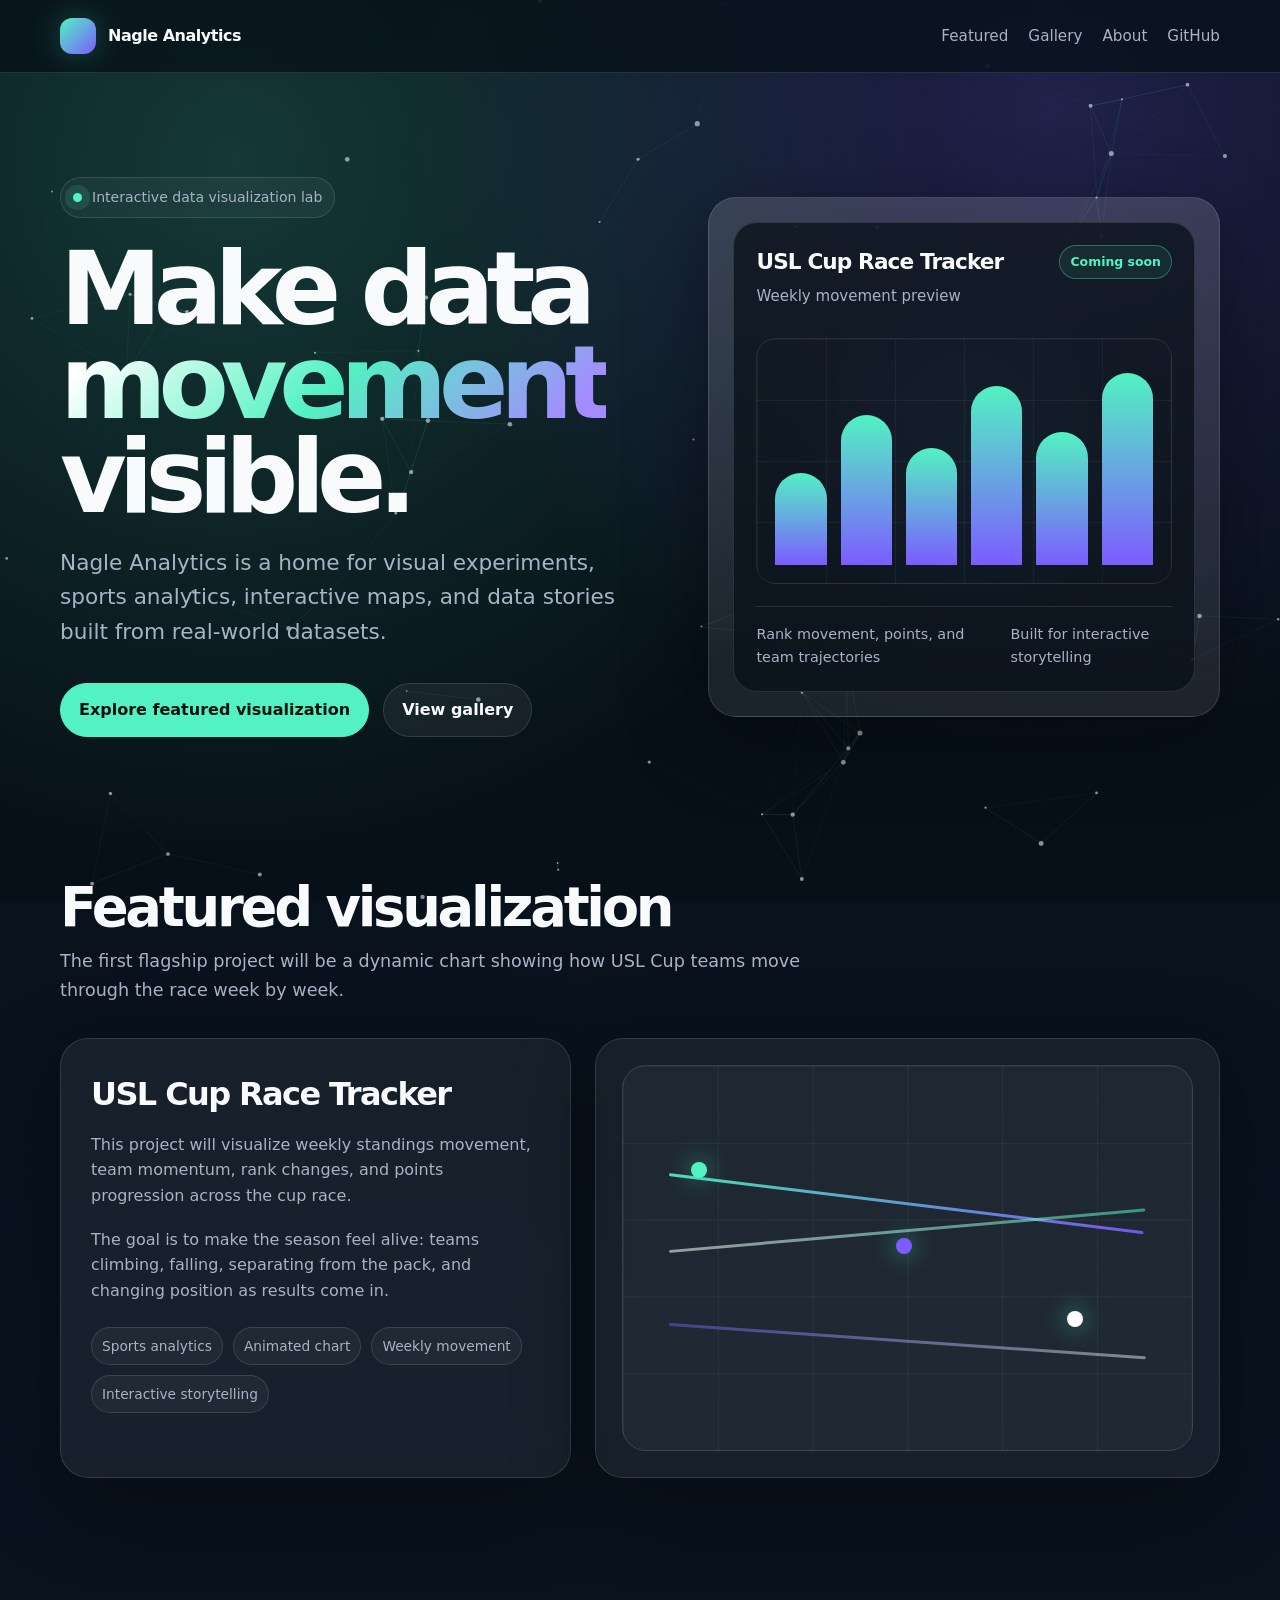
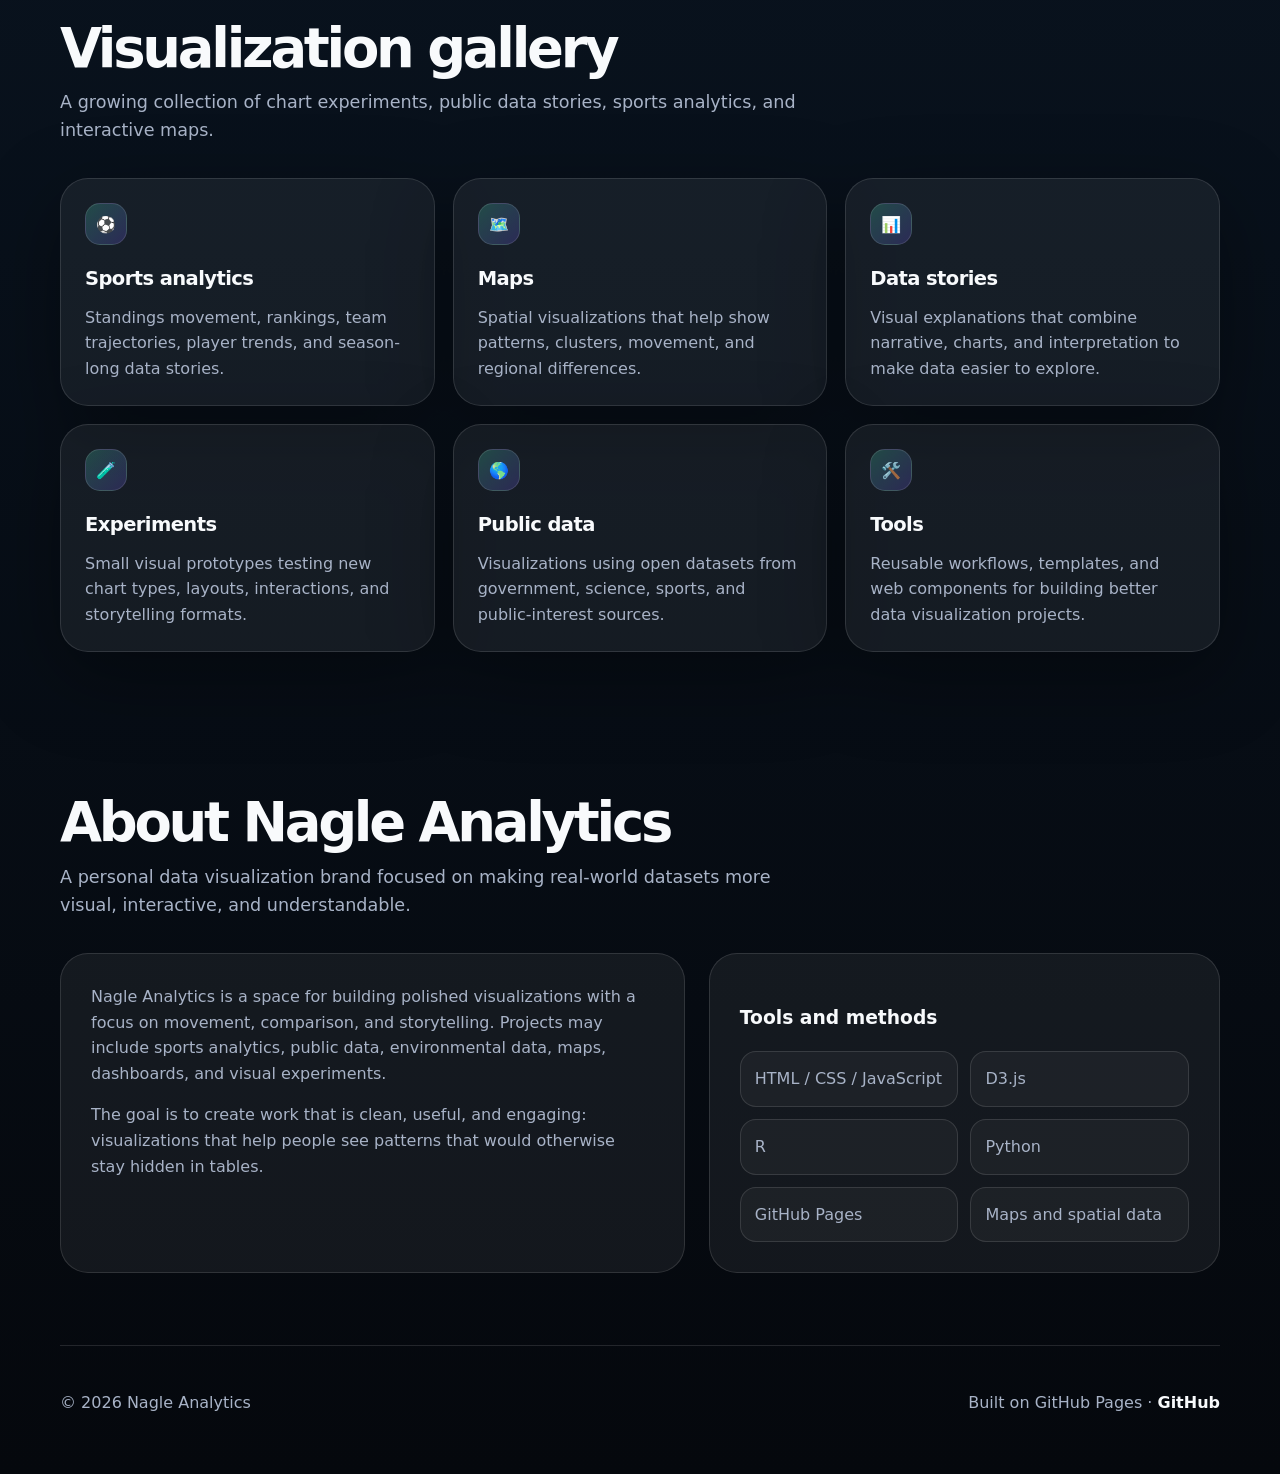
==== index.html @ 63897bd4 "Add dynamic animated background" ====
<!DOCTYPE html>
<html lang="en">
<head>
  <meta charset="UTF-8" />
  <meta name="viewport" content="width=device-width, initial-scale=1.0" />

  <title>Nagle Analytics | Interactive Data Visualization</title>

  <meta
    name="description"
    content="Nagle Analytics is a data visualization brand focused on interactive charts, maps, sports analytics, and visual data stories."
  />

  <style>
    :root {
      --bg: #071018;
      --bg-soft: #0d1b2a;
      --bg-card: rgba(255, 255, 255, 0.06);
      --bg-card-strong: rgba(255, 255, 255, 0.1);
      --text: #f8fafc;
      --muted: #a8b3c7;
      --accent: #52f2c2;
      --accent-2: #7c5cff;
      --line: rgba(255, 255, 255, 0.12);
      --shadow: 0 24px 80px rgba(0, 0, 0, 0.35);
      --radius-lg: 28px;
      --radius-md: 18px;
      --max-width: 1160px;
    }

    * {
      box-sizing: border-box;
    }

    html {
      scroll-behavior: smooth;
    }

    body {
      margin: 0;
      font-family: Inter, ui-sans-serif, system-ui, -apple-system, BlinkMacSystemFont, "Segoe UI", sans-serif;
      background:
        radial-gradient(circle at top left, rgba(82, 242, 194, 0.16), transparent 34rem),
        radial-gradient(circle at top right, rgba(124, 92, 255, 0.22), transparent 38rem),
        linear-gradient(180deg, #071018 0%, #09131f 45%, #05080d 100%);
      color: var(--text);
      line-height: 1.6;
    }

    a {
      color: inherit;
      text-decoration: none;
    }

.dynamic-bg {
  position: fixed;
  inset: 0;
  z-index: -2;
  width: 100%;
  height: 100%;
  background: #071018;
}

.page {
  position: relative;
  z-index: 1;
  overflow: hidden;
}

    .nav {
      position: sticky;
      top: 0;
      z-index: 50;
      backdrop-filter: blur(18px);
      background: rgba(7, 16, 24, 0.76);
      border-bottom: 1px solid var(--line);
    }

    .nav-inner {
      width: min(100% - 32px, var(--max-width));
      margin: 0 auto;
      min-height: 72px;
      display: flex;
      align-items: center;
      justify-content: space-between;
      gap: 24px;
    }

    .brand {
      display: flex;
      align-items: center;
      gap: 12px;
      font-weight: 800;
      letter-spacing: -0.03em;
    }

    .brand-mark {
      width: 36px;
      height: 36px;
      border-radius: 12px;
      background:
        linear-gradient(135deg, var(--accent), var(--accent-2));
      box-shadow: 0 0 30px rgba(82, 242, 194, 0.25);
    }

    .nav-links {
      display: flex;
      align-items: center;
      gap: 20px;
      color: var(--muted);
      font-size: 0.95rem;
    }

    .nav-links a:hover {
      color: var(--text);
    }

    .hero {
      width: min(100% - 32px, var(--max-width));
      margin: 0 auto;
      padding: 104px 0 72px;
      display: grid;
      grid-template-columns: 1.08fr 0.92fr;
      gap: 48px;
      align-items: center;
    }

    .eyebrow {
      display: inline-flex;
      align-items: center;
      gap: 10px;
      padding: 8px 12px;
      border: 1px solid var(--line);
      border-radius: 999px;
      color: var(--muted);
      background: rgba(255, 255, 255, 0.04);
      font-size: 0.88rem;
    }

    .pulse {
      width: 9px;
      height: 9px;
      border-radius: 99px;
      background: var(--accent);
      box-shadow: 0 0 0 8px rgba(82, 242, 194, 0.12);
    }

    h1 {
      margin: 24px 0 20px;
      font-size: clamp(3rem, 8vw, 6.4rem);
      line-height: 0.92;
      letter-spacing: -0.08em;
    }

    .gradient-text {
      background: linear-gradient(135deg, #ffffff 10%, #52f2c2 50%, #a38cff 90%);
      -webkit-background-clip: text;
      background-clip: text;
      color: transparent;
    }

    .hero-copy {
      max-width: 680px;
      color: var(--muted);
      font-size: clamp(1.08rem, 2vw, 1.35rem);
    }

    .hero-actions {
      margin-top: 34px;
      display: flex;
      flex-wrap: wrap;
      gap: 14px;
    }

    .button {
      display: inline-flex;
      align-items: center;
      justify-content: center;
      gap: 10px;
      padding: 13px 18px;
      border-radius: 999px;
      border: 1px solid var(--line);
      font-weight: 700;
      transition: transform 180ms ease, border-color 180ms ease, background 180ms ease;
    }

    .button:hover {
      transform: translateY(-2px);
      border-color: rgba(255, 255, 255, 0.32);
    }

    .button.primary {
      color: #06100d;
      background: var(--accent);
      border-color: var(--accent);
    }

    .button.secondary {
      color: var(--text);
      background: rgba(255, 255, 255, 0.06);
    }

    .hero-panel {
      position: relative;
      min-height: 520px;
      border: 1px solid var(--line);
      border-radius: var(--radius-lg);
      background:
        linear-gradient(180deg, rgba(255, 255, 255, 0.11), rgba(255, 255, 255, 0.045)),
        rgba(255, 255, 255, 0.04);
      box-shadow: var(--shadow);
      overflow: hidden;
    }

    .hero-panel::before {
      content: "";
      position: absolute;
      inset: -40%;
      background:
        radial-gradient(circle, rgba(82, 242, 194, 0.12), transparent 26%),
        radial-gradient(circle, rgba(124, 92, 255, 0.12), transparent 28%);
      animation: drift 12s linear infinite;
    }

    @keyframes drift {
      from { transform: rotate(0deg); }
      to { transform: rotate(360deg); }
    }

    .chart-card {
      position: absolute;
      inset: 24px;
      z-index: 2;
      border-radius: 24px;
      border: 1px solid var(--line);
      background: rgba(7, 16, 24, 0.74);
      backdrop-filter: blur(18px);
      padding: 22px;
      display: flex;
      flex-direction: column;
      justify-content: space-between;
    }

    .chart-top {
      display: flex;
      justify-content: space-between;
      gap: 18px;
      align-items: flex-start;
    }

    .chart-top h2 {
      margin: 0;
      letter-spacing: -0.04em;
      font-size: 1.35rem;
    }

    .chart-top p {
      margin: 4px 0 0;
      color: var(--muted);
      font-size: 0.94rem;
    }

    .status-pill {
      white-space: nowrap;
      color: var(--accent);
      border: 1px solid rgba(82, 242, 194, 0.35);
      background: rgba(82, 242, 194, 0.08);
      padding: 6px 10px;
      border-radius: 999px;
      font-size: 0.78rem;
      font-weight: 700;
    }

    .mock-chart {
      height: 300px;
      margin: 30px 0 22px;
      display: grid;
      grid-template-columns: repeat(6, 1fr);
      gap: 14px;
      align-items: end;
      padding: 18px;
      border-radius: 20px;
      background:
        linear-gradient(rgba(255,255,255,0.05) 1px, transparent 1px),
        linear-gradient(90deg, rgba(255,255,255,0.05) 1px, transparent 1px);
      background-size: 100% 25%, 16.66% 100%;
      border: 1px solid rgba(255,255,255,0.08);
    }

    .bar {
      border-radius: 999px 999px 10px 10px;
      background: linear-gradient(180deg, var(--accent), var(--accent-2));
      min-height: 36px;
      animation: floatBar 3.2s ease-in-out infinite;
    }

    .bar:nth-child(1) { height: 44%; animation-delay: 0s; }
    .bar:nth-child(2) { height: 72%; animation-delay: 0.15s; }
    .bar:nth-child(3) { height: 56%; animation-delay: 0.3s; }
    .bar:nth-child(4) { height: 86%; animation-delay: 0.45s; }
    .bar:nth-child(5) { height: 64%; animation-delay: 0.6s; }
    .bar:nth-child(6) { height: 92%; animation-delay: 0.75s; }

    @keyframes floatBar {
      0%, 100% { transform: scaleY(1); opacity: 0.85; }
      50% { transform: scaleY(0.88); opacity: 1; }
    }

    .chart-caption {
      display: flex;
      justify-content: space-between;
      gap: 12px;
      color: var(--muted);
      font-size: 0.9rem;
      border-top: 1px solid var(--line);
      padding-top: 16px;
    }

    section {
      width: min(100% - 32px, var(--max-width));
      margin: 0 auto;
      padding: 72px 0;
    }

    .section-heading {
      max-width: 760px;
      margin-bottom: 34px;
    }

    .section-heading h2 {
      margin: 0 0 12px;
      font-size: clamp(2rem, 5vw, 3.4rem);
      line-height: 1;
      letter-spacing: -0.06em;
    }

    .section-heading p {
      margin: 0;
      color: var(--muted);
      font-size: 1.1rem;
    }

    .feature {
      display: grid;
      grid-template-columns: 0.9fr 1.1fr;
      gap: 24px;
      align-items: stretch;
    }

    .feature-copy,
    .feature-visual,
    .card {
      border: 1px solid var(--line);
      background: var(--bg-card);
      border-radius: var(--radius-lg);
      box-shadow: var(--shadow);
    }

    .feature-copy {
      padding: 30px;
    }

    .feature-copy h3 {
      margin: 0 0 12px;
      font-size: 2rem;
      letter-spacing: -0.05em;
    }

    .feature-copy p {
      color: var(--muted);
      margin: 0 0 18px;
    }

    .tag-list {
      display: flex;
      flex-wrap: wrap;
      gap: 10px;
      margin-top: 24px;
    }

    .tag {
      padding: 7px 10px;
      border-radius: 999px;
      border: 1px solid var(--line);
      color: var(--muted);
      background: rgba(255,255,255,0.04);
      font-size: 0.86rem;
    }

    .feature-visual {
      min-height: 440px;
      padding: 26px;
      overflow: hidden;
    }

    .bump-placeholder {
      height: 100%;
      min-height: 380px;
      border-radius: 24px;
      border: 1px solid rgba(255,255,255,0.1);
      background:
        linear-gradient(rgba(255,255,255,0.055) 1px, transparent 1px),
        linear-gradient(90deg, rgba(255,255,255,0.055) 1px, transparent 1px),
        rgba(255,255,255,0.035);
      background-size: 100% 20%, 16.66% 100%;
      position: relative;
      overflow: hidden;
    }

    .bump-line {
      position: absolute;
      left: 8%;
      right: 8%;
      height: 3px;
      border-radius: 999px;
      background: linear-gradient(90deg, var(--accent), var(--accent-2));
      transform-origin: left center;
      opacity: 0.9;
    }

    .bump-line.one {
      top: 28%;
      transform: rotate(7deg);
    }

    .bump-line.two {
      top: 48%;
      transform: rotate(-5deg);
      background: linear-gradient(90deg, #ffffff, var(--accent));
      opacity: 0.55;
    }

    .bump-line.three {
      top: 67%;
      transform: rotate(4deg);
      background: linear-gradient(90deg, var(--accent-2), #ffffff);
      opacity: 0.45;
    }

    .bump-dot {
      position: absolute;
      width: 16px;
      height: 16px;
      border-radius: 99px;
      background: var(--accent);
      box-shadow: 0 0 24px rgba(82, 242, 194, 0.7);
      animation: moveDot 5s ease-in-out infinite;
    }

    .bump-dot.a { top: 25%; left: 12%; }
    .bump-dot.b { top: 45%; left: 48%; animation-delay: 0.5s; background: var(--accent-2); }
    .bump-dot.c { top: 64%; left: 78%; animation-delay: 1s; background: #ffffff; }

    @keyframes moveDot {
      0%, 100% { transform: translateY(0); }
      50% { transform: translateY(-18px); }
    }

    .gallery {
      display: grid;
      grid-template-columns: repeat(3, 1fr);
      gap: 18px;
    }

    .card {
      padding: 24px;
      transition: transform 180ms ease, background 180ms ease, border-color 180ms ease;
    }

    .card:hover {
      transform: translateY(-4px);
      background: var(--bg-card-strong);
      border-color: rgba(255,255,255,0.25);
    }

    .card-icon {
      width: 42px;
      height: 42px;
      border-radius: 15px;
      background: linear-gradient(135deg, rgba(82,242,194,0.22), rgba(124,92,255,0.22));
      border: 1px solid var(--line);
      display: grid;
      place-items: center;
      margin-bottom: 18px;
    }

    .card h3 {
      margin: 0 0 10px;
      font-size: 1.22rem;
      letter-spacing: -0.03em;
    }

    .card p {
      margin: 0;
      color: var(--muted);
    }

    .about-grid {
      display: grid;
      grid-template-columns: 1.1fr 0.9fr;
      gap: 24px;
    }

    .about-panel {
      border-radius: var(--radius-lg);
      border: 1px solid var(--line);
      background: var(--bg-card);
      padding: 30px;
    }

    .about-panel p {
      color: var(--muted);
      margin-top: 0;
    }

    .tool-list {
      display: grid;
      grid-template-columns: repeat(2, 1fr);
      gap: 12px;
    }

    .tool {
      padding: 14px;
      border-radius: 16px;
      border: 1px solid var(--line);
      background: rgba(255,255,255,0.04);
      color: var(--muted);
    }

    footer {
      width: min(100% - 32px, var(--max-width));
      margin: 0 auto;
      padding: 44px 0 58px;
      color: var(--muted);
      border-top: 1px solid var(--line);
      display: flex;
      justify-content: space-between;
      gap: 20px;
      flex-wrap: wrap;
    }

    footer a {
      color: var(--text);
      font-weight: 700;
    }

    @media (max-width: 900px) {
      .hero,
      .feature,
      .about-grid {
        grid-template-columns: 1fr;
      }

      .hero {
        padding-top: 72px;
      }

      .hero-panel {
        min-height: 460px;
      }

      .gallery {
        grid-template-columns: 1fr;
      }

      .nav-links {
        display: none;
      }
    }

    @media (max-width: 560px) {
      .chart-caption {
        flex-direction: column;
      }

      .tool-list {
        grid-template-columns: 1fr;
      }

      .feature-copy,
      .feature-visual,
      .about-panel,
      .card {
        border-radius: 22px;
      }
    }
  </style>
</head>

<body>
  <canvas class="dynamic-bg" id="dynamic-bg" aria-hidden="true"></canvas>
  <div class="page">
    <header class="nav">
      <div class="nav-inner">
        <a class="brand" href="#">
          <span class="brand-mark" aria-hidden="true"></span>
          <span>Nagle Analytics</span>
        </a>

        <nav class="nav-links" aria-label="Main navigation">
          <a href="#featured">Featured</a>
          <a href="#gallery">Gallery</a>
          <a href="#about">About</a>
          <a href="https://github.com/nagle-analytics" target="_blank" rel="noopener">GitHub</a>
        </nav>
      </div>
    </header>

    <main>
      <section class="hero">
        <div>
          <span class="eyebrow">
            <span class="pulse" aria-hidden="true"></span>
            Interactive data visualization lab
          </span>

          <h1>
            Make data <span class="gradient-text">movement</span> visible.
          </h1>

          <p class="hero-copy">
            Nagle Analytics is a home for visual experiments, sports analytics,
            interactive maps, and data stories built from real-world datasets.
          </p>

          <div class="hero-actions">
            <a class="button primary" href="#featured">Explore featured visualization</a>
            <a class="button secondary" href="#gallery">View gallery</a>
          </div>
        </div>

        <div class="hero-panel" aria-label="Animated chart preview">
          <div class="chart-card">
            <div class="chart-top">
              <div>
                <h2>USL Cup Race Tracker</h2>
                <p>Weekly movement preview</p>
              </div>
              <span class="status-pill">Coming soon</span>
            </div>

            <div class="mock-chart" aria-hidden="true">
              <span class="bar"></span>
              <span class="bar"></span>
              <span class="bar"></span>
              <span class="bar"></span>
              <span class="bar"></span>
              <span class="bar"></span>
            </div>

            <div class="chart-caption">
              <span>Rank movement, points, and team trajectories</span>
              <span>Built for interactive storytelling</span>
            </div>
          </div>
        </div>
      </section>

      <section id="featured">
        <div class="section-heading">
          <h2>Featured visualization</h2>
          <p>
            The first flagship project will be a dynamic chart showing how USL Cup
            teams move through the race week by week.
          </p>
        </div>

        <div class="feature">
          <div class="feature-copy">
            <h3>USL Cup Race Tracker</h3>
            <p>
              This project will visualize weekly standings movement, team momentum,
              rank changes, and points progression across the cup race.
            </p>
            <p>
              The goal is to make the season feel alive: teams climbing, falling,
              separating from the pack, and changing position as results come in.
            </p>

            <div class="tag-list">
              <span class="tag">Sports analytics</span>
              <span class="tag">Animated chart</span>
              <span class="tag">Weekly movement</span>
              <span class="tag">Interactive storytelling</span>
            </div>
          </div>

          <div class="feature-visual">
            <div class="bump-placeholder" aria-label="USL Cup bump chart placeholder">
              <span class="bump-line one"></span>
              <span class="bump-line two"></span>
              <span class="bump-line three"></span>
              <span class="bump-dot a"></span>
              <span class="bump-dot b"></span>
              <span class="bump-dot c"></span>
            </div>
          </div>
        </div>
      </section>

      <section id="gallery">
        <div class="section-heading">
          <h2>Visualization gallery</h2>
          <p>
            A growing collection of chart experiments, public data stories,
            sports analytics, and interactive maps.
          </p>
        </div>

        <div class="gallery">
          <article class="card">
            <div class="card-icon">⚽</div>
            <h3>Sports analytics</h3>
            <p>
              Standings movement, rankings, team trajectories, player trends,
              and season-long data stories.
            </p>
          </article>

          <article class="card">
            <div class="card-icon">🗺️</div>
            <h3>Maps</h3>
            <p>
              Spatial visualizations that help show patterns, clusters,
              movement, and regional differences.
            </p>
          </article>

          <article class="card">
            <div class="card-icon">📊</div>
            <h3>Data stories</h3>
            <p>
              Visual explanations that combine narrative, charts, and
              interpretation to make data easier to explore.
            </p>
          </article>

          <article class="card">
            <div class="card-icon">🧪</div>
            <h3>Experiments</h3>
            <p>
              Small visual prototypes testing new chart types, layouts,
              interactions, and storytelling formats.
            </p>
          </article>

          <article class="card">
            <div class="card-icon">🌎</div>
            <h3>Public data</h3>
            <p>
              Visualizations using open datasets from government, science,
              sports, and public-interest sources.
            </p>
          </article>

          <article class="card">
            <div class="card-icon">🛠️</div>
            <h3>Tools</h3>
            <p>
              Reusable workflows, templates, and web components for building
              better data visualization projects.
            </p>
          </article>
        </div>
      </section>

      <section id="about">
        <div class="section-heading">
          <h2>About Nagle Analytics</h2>
          <p>
            A personal data visualization brand focused on making real-world
            datasets more visual, interactive, and understandable.
          </p>
        </div>

        <div class="about-grid">
          <div class="about-panel">
            <p>
              Nagle Analytics is a space for building polished visualizations with
              a focus on movement, comparison, and storytelling. Projects may
              include sports analytics, public data, environmental data, maps,
              dashboards, and visual experiments.
            </p>
            <p>
              The goal is to create work that is clean, useful, and engaging:
              visualizations that help people see patterns that would otherwise
              stay hidden in tables.
            </p>
          </div>

          <div class="about-panel">
            <h3>Tools and methods</h3>
            <div class="tool-list">
              <span class="tool">HTML / CSS / JavaScript</span>
              <span class="tool">D3.js</span>
              <span class="tool">R</span>
              <span class="tool">Python</span>
              <span class="tool">GitHub Pages</span>
              <span class="tool">Maps and spatial data</span>
            </div>
          </div>
        </div>
      </section>
    </main>

    <footer>
      <span>© <span id="year"></span> Nagle Analytics</span>
      <span>
        Built on GitHub Pages ·
        <a href="https://github.com/nagle-analytics" target="_blank" rel="noopener">GitHub</a>
      </span>
    </footer>
  </div>

  <script>
  document.getElementById("year").textContent = new Date().getFullYear();

  const canvas = document.getElementById("dynamic-bg");
  const ctx = canvas.getContext("2d");

  let width;
  let height;
  let particles = [];

  const particleCount = 72;
  const maxDistance = 150;

  function resizeCanvas() {
    width = canvas.width = window.innerWidth;
    height = canvas.height = window.innerHeight;
  }

  function createParticles() {
    particles = [];

    for (let i = 0; i < particleCount; i++) {
      particles.push({
        x: Math.random() * width,
        y: Math.random() * height,
        vx: (Math.random() - 0.5) * 0.35,
        vy: (Math.random() - 0.5) * 0.35,
        radius: Math.random() * 1.8 + 0.8
      });
    }
  }

  function drawBackgroundGlow() {
    const gradientOne = ctx.createRadialGradient(
      width * 0.18,
      height * 0.18,
      0,
      width * 0.18,
      height * 0.18,
      width * 0.55
    );

    gradientOne.addColorStop(0, "rgba(82, 242, 194, 0.18)");
    gradientOne.addColorStop(1, "rgba(82, 242, 194, 0)");

    const gradientTwo = ctx.createRadialGradient(
      width * 0.82,
      height * 0.12,
      0,
      width * 0.82,
      height * 0.12,
      width * 0.5
    );

    gradientTwo.addColorStop(0, "rgba(124, 92, 255, 0.22)");
    gradientTwo.addColorStop(1, "rgba(124, 92, 255, 0)");

    ctx.fillStyle = "#071018";
    ctx.fillRect(0, 0, width, height);

    ctx.fillStyle = gradientOne;
    ctx.fillRect(0, 0, width, height);

    ctx.fillStyle = gradientTwo;
    ctx.fillRect(0, 0, width, height);
  }

  function drawParticles() {
    for (let i = 0; i < particles.length; i++) {
      const p = particles[i];

      p.x += p.vx;
      p.y += p.vy;

      if (p.x < 0 || p.x > width) p.vx *= -1;
      if (p.y < 0 || p.y > height) p.vy *= -1;

      ctx.beginPath();
      ctx.arc(p.x, p.y, p.radius, 0, Math.PI * 2);
      ctx.fillStyle = "rgba(248, 250, 252, 0.55)";
      ctx.fill();
    }
  }

  function drawConnections() {
    for (let i = 0; i < particles.length; i++) {
      for (let j = i + 1; j < particles.length; j++) {
        const dx = particles[i].x - particles[j].x;
        const dy = particles[i].y - particles[j].y;
        const distance = Math.sqrt(dx * dx + dy * dy);

        if (distance < maxDistance) {
          const opacity = 1 - distance / maxDistance;

          ctx.beginPath();
          ctx.moveTo(particles[i].x, particles[i].y);
          ctx.lineTo(particles[j].x, particles[j].y);
          ctx.strokeStyle = `rgba(82, 242, 194, ${opacity * 0.14})`;
          ctx.lineWidth = 1;
          ctx.stroke();
        }
      }
    }
  }

  function animate() {
    drawBackgroundGlow();
    drawConnections();
    drawParticles();
    requestAnimationFrame(animate);
  }

  window.addEventListener("resize", () => {
    resizeCanvas();
    createParticles();
  });

  resizeCanvas();
  createParticles();
  animate();
</script>
</body>
</html>
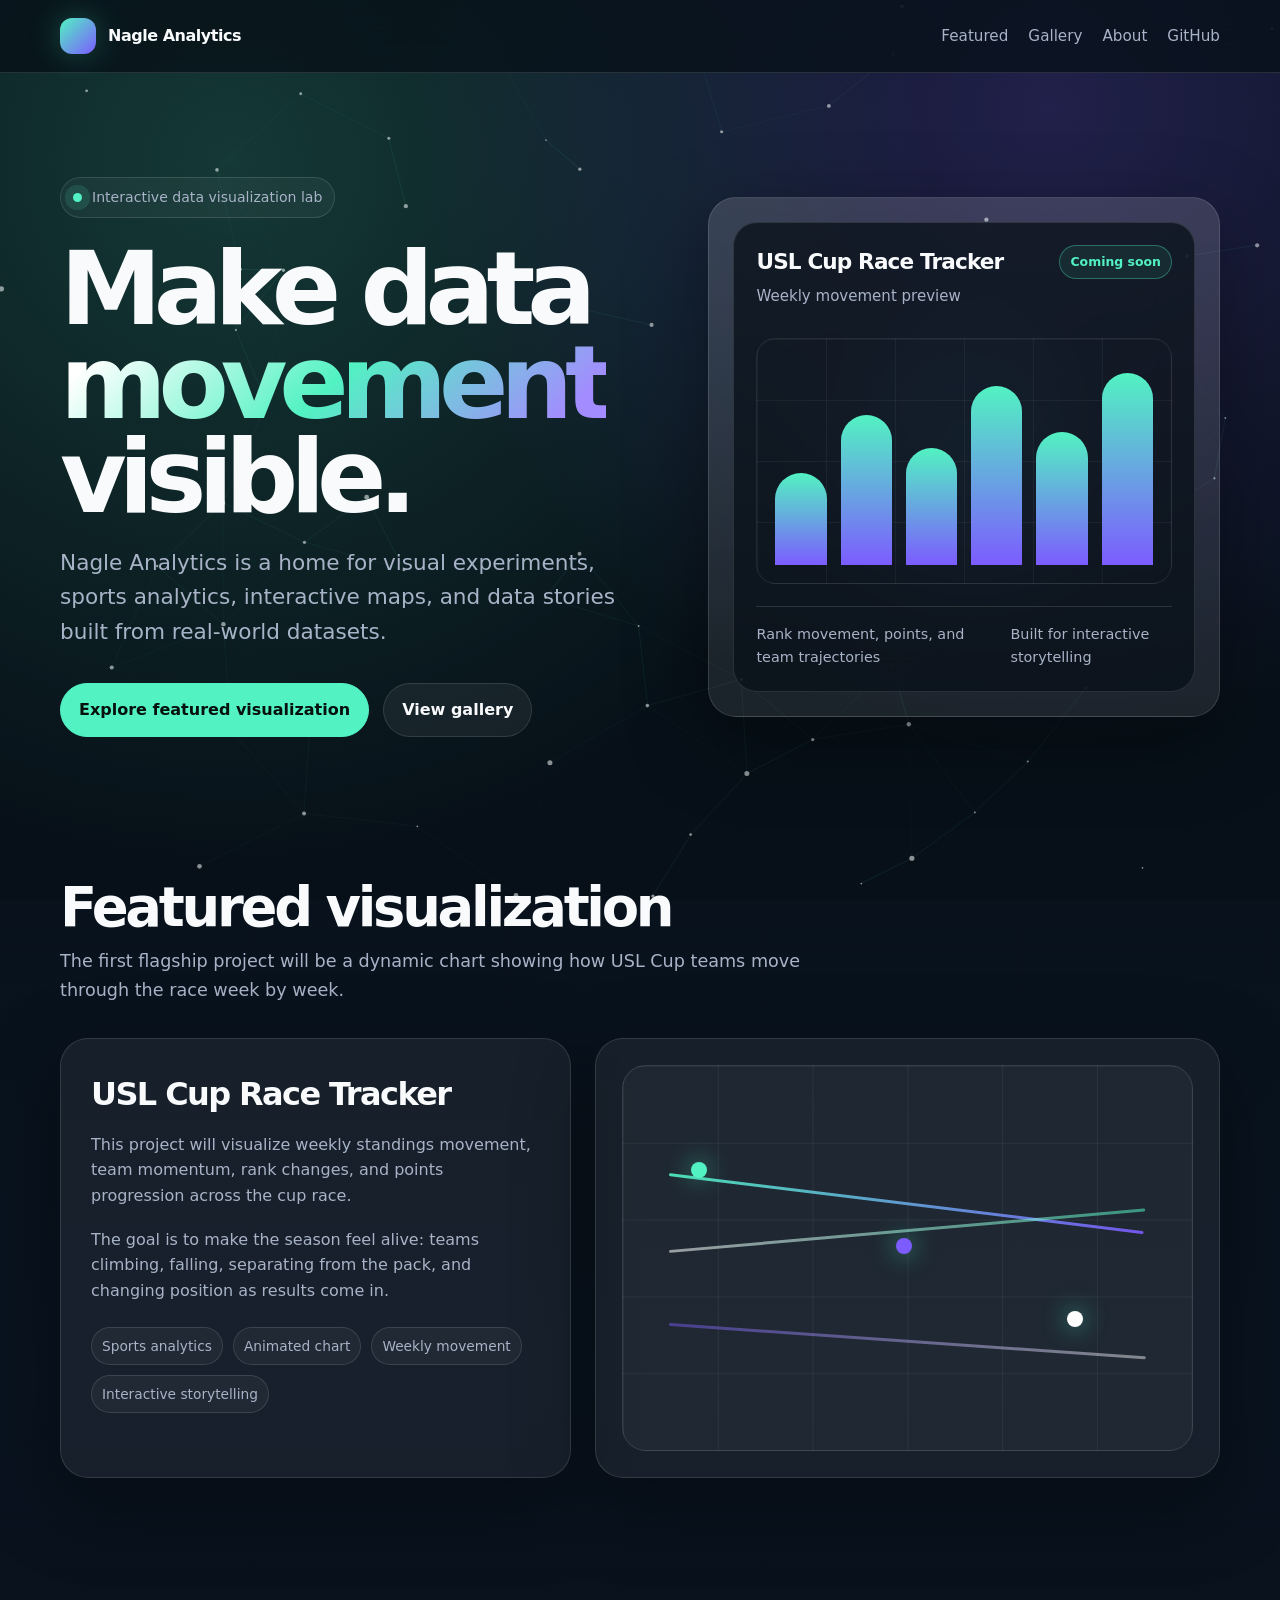
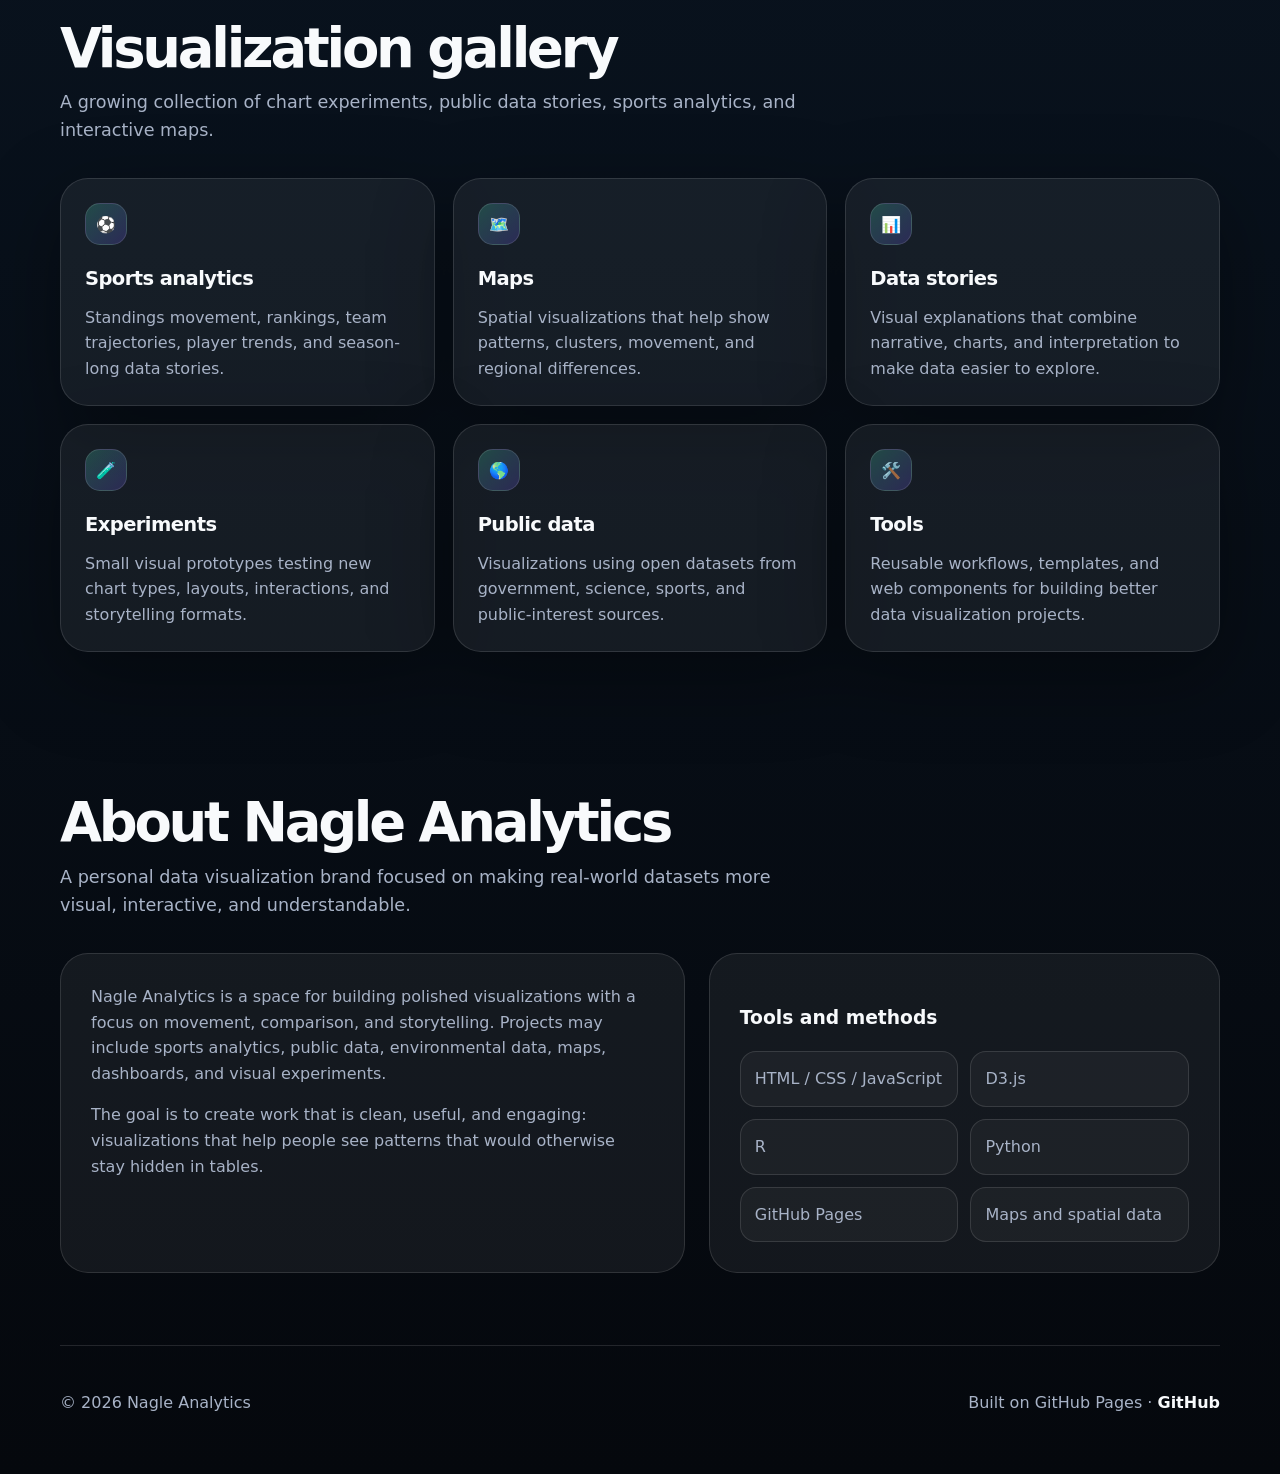
==== commit ab5565ac: "Update navigation links to point to new pages" ====
--- a/index.html
+++ b/index.html
@@ -598,9 +598,9 @@
         </a>
 
         <nav class="nav-links" aria-label="Main navigation">
-          <a href="#featured">Featured</a>
-          <a href="#gallery">Gallery</a>
-          <a href="#about">About</a>
+          <a href="featured.html">Featured</a>
+          <a href="viz-gallery.html">Gallery</a>
+          <a href="about.html">About</a>
           <a href="https://github.com/nagle-analytics" target="_blank" rel="noopener">GitHub</a>
         </nav>
       </div>
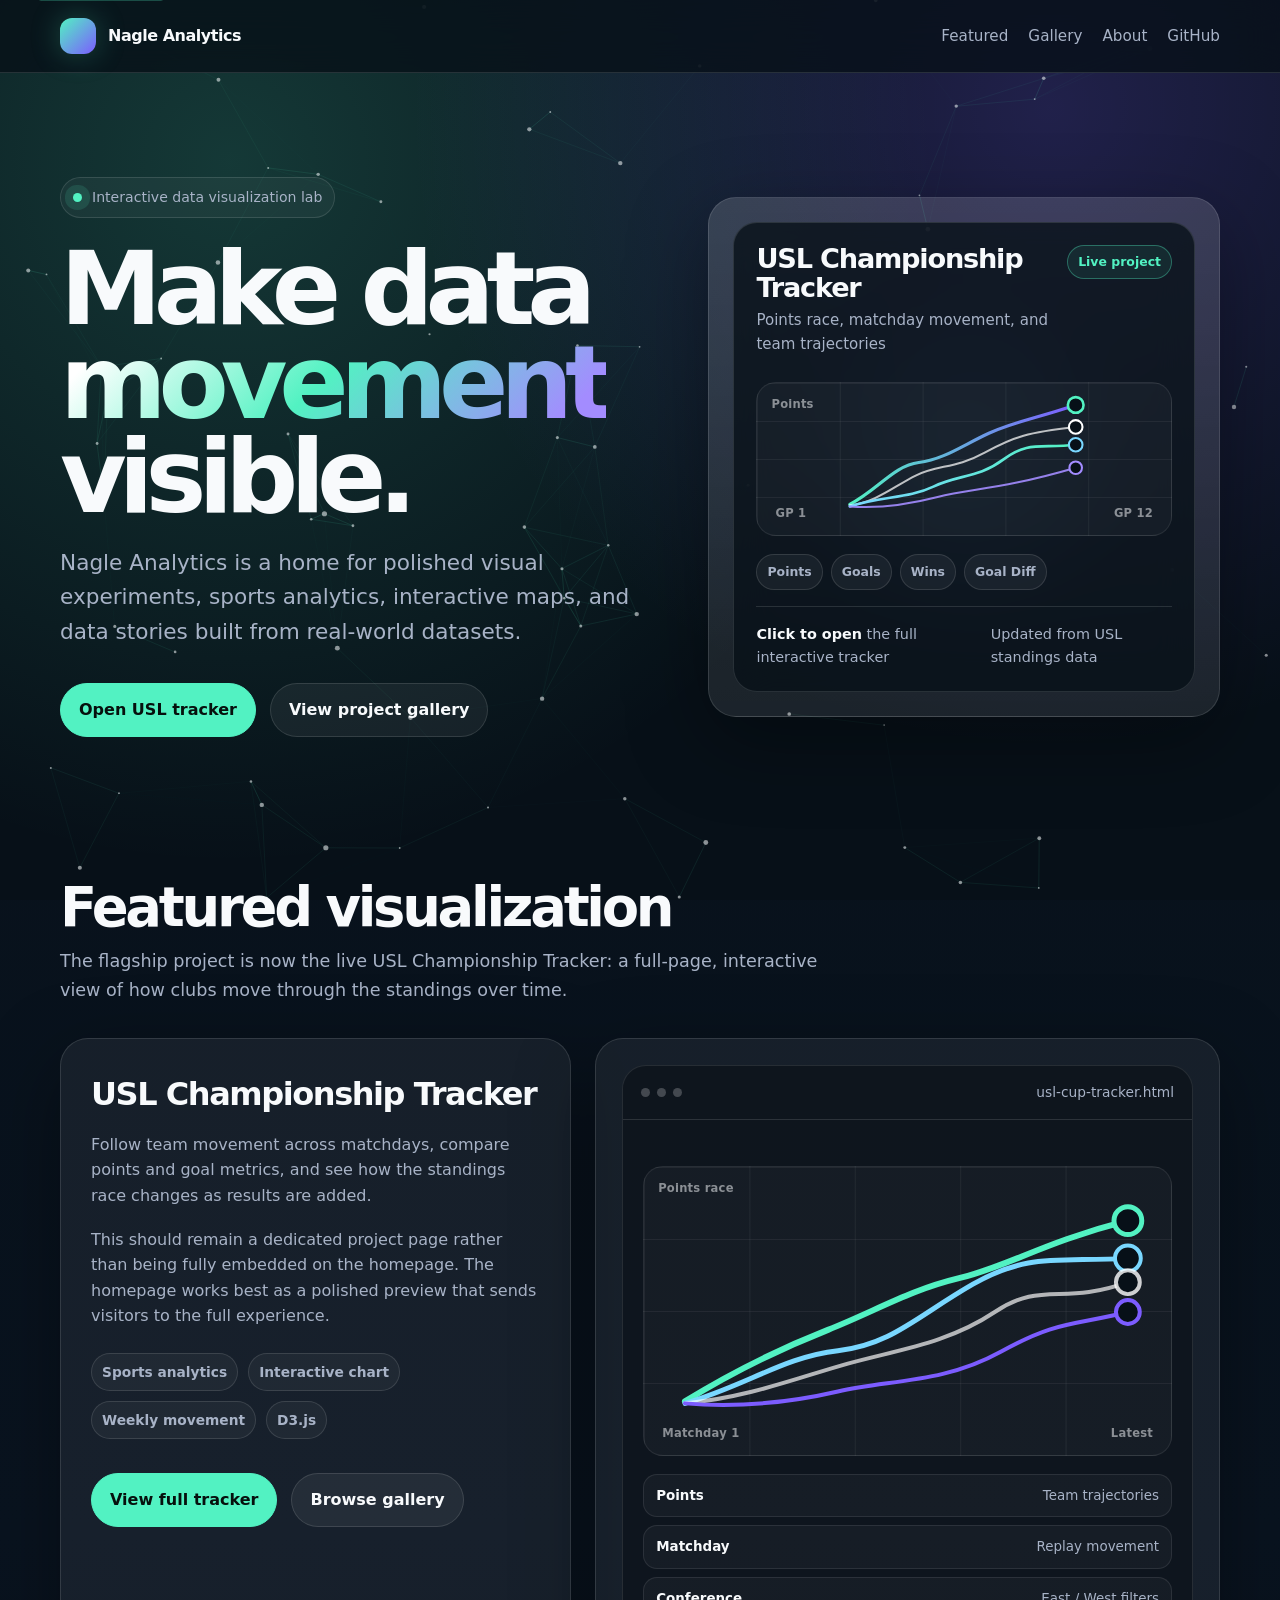
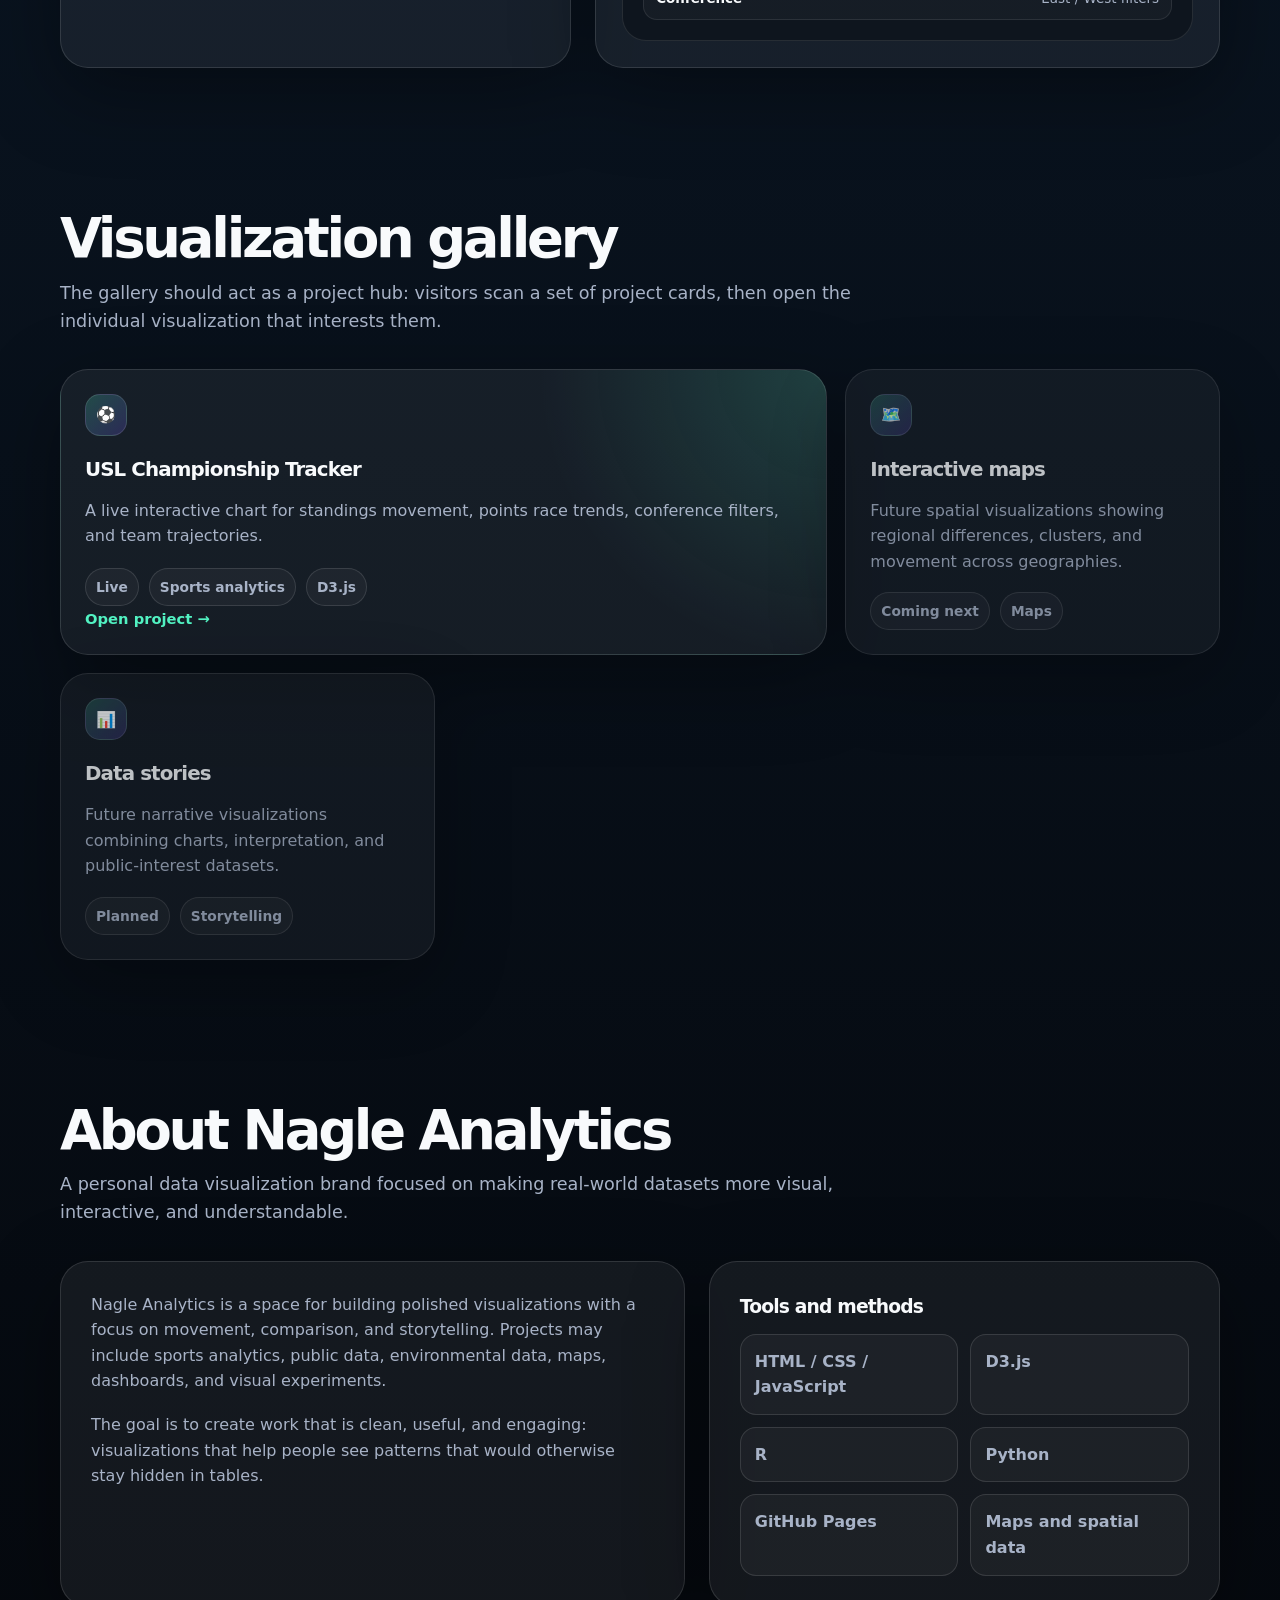
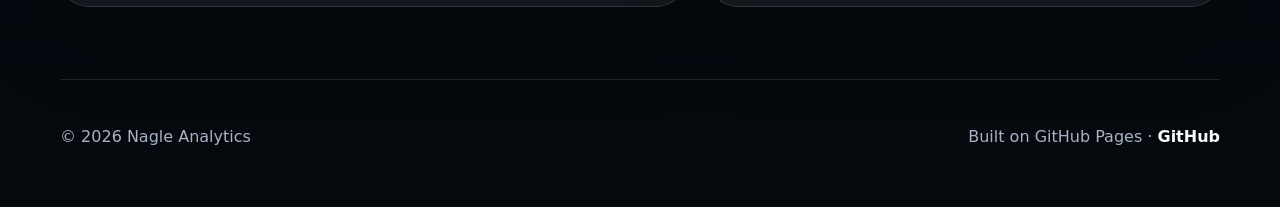
==== commit 74e45144: "Improved home page and added usl tracker card" ====
--- a/index.html
+++ b/index.html
@@ -8,8 +8,15 @@
 
   <meta
     name="description"
-    content="Nagle Analytics is a data visualization brand focused on interactive charts, maps, sports analytics, and visual data stories."
+    content="Nagle Analytics is a home for interactive data visualization, sports analytics, maps, and visual data stories built from real-world datasets."
   />
+  <meta name="theme-color" content="#071018" />
+  <meta property="og:title" content="Nagle Analytics | Interactive Data Visualization" />
+  <meta
+    property="og:description"
+    content="Interactive charts, sports analytics, maps, and visual data stories built from real-world datasets."
+  />
+  <meta property="og:type" content="website" />
 
   <style>
     :root {
@@ -19,9 +26,12 @@
       --bg-card-strong: rgba(255, 255, 255, 0.1);
       --text: #f8fafc;
       --muted: #a8b3c7;
+      --muted-2: #7f8ba3;
       --accent: #52f2c2;
       --accent-2: #7c5cff;
+      --accent-3: #79d7ff;
       --line: rgba(255, 255, 255, 0.12);
+      --line-strong: rgba(255, 255, 255, 0.22);
       --shadow: 0 24px 80px rgba(0, 0, 0, 0.35);
       --radius-lg: 28px;
       --radius-md: 18px;
@@ -52,27 +62,46 @@
       text-decoration: none;
     }
 
-.dynamic-bg {
-  position: fixed;
-  inset: 0;
-  z-index: -2;
-  width: 100%;
-  height: 100%;
-  background: #071018;
-}
-
-.page {
-  position: relative;
-  z-index: 1;
-  overflow: hidden;
-}
+    .skip-link {
+      position: fixed;
+      left: 18px;
+      top: 18px;
+      z-index: 999;
+      transform: translateY(-140%);
+      padding: 10px 14px;
+      border-radius: 999px;
+      background: var(--accent);
+      color: #06100d;
+      font-weight: 800;
+      transition: transform 160ms ease;
+    }
+
+    .skip-link:focus {
+      transform: translateY(0);
+      outline: none;
+    }
+
+    .dynamic-bg {
+      position: fixed;
+      inset: 0;
+      z-index: -2;
+      width: 100%;
+      height: 100%;
+      background: #071018;
+    }
+
+    .page {
+      position: relative;
+      z-index: 1;
+      overflow: hidden;
+    }
 
     .nav {
       position: sticky;
       top: 0;
       z-index: 50;
       backdrop-filter: blur(18px);
-      background: rgba(7, 16, 24, 0.76);
+      background: rgba(7, 16, 24, 0.78);
       border-bottom: 1px solid var(--line);
     }
 
@@ -90,7 +119,7 @@
       display: flex;
       align-items: center;
       gap: 12px;
-      font-weight: 800;
+      font-weight: 850;
       letter-spacing: -0.03em;
     }
 
@@ -98,8 +127,7 @@
       width: 36px;
       height: 36px;
       border-radius: 12px;
-      background:
-        linear-gradient(135deg, var(--accent), var(--accent-2));
+      background: linear-gradient(135deg, var(--accent), var(--accent-2));
       box-shadow: 0 0 30px rgba(82, 242, 194, 0.25);
     }
 
@@ -111,7 +139,16 @@
       font-size: 0.95rem;
     }
 
-    .nav-links a:hover {
+    .nav-links a,
+    .brand,
+    .button,
+    .project-card,
+    .hero-panel {
+      outline-offset: 5px;
+    }
+
+    .nav-links a:hover,
+    .nav-links a:focus-visible {
       color: var(--text);
     }
 
@@ -147,13 +184,13 @@
 
     h1 {
       margin: 24px 0 20px;
-      font-size: clamp(3rem, 8vw, 6.4rem);
+      font-size: clamp(3.2rem, 8vw, 6.6rem);
       line-height: 0.92;
       letter-spacing: -0.08em;
     }
 
     .gradient-text {
-      background: linear-gradient(135deg, #ffffff 10%, #52f2c2 50%, #a38cff 90%);
+      background: linear-gradient(135deg, #ffffff 10%, #52f2c2 48%, #a38cff 90%);
       -webkit-background-clip: text;
       background-clip: text;
       color: transparent;
@@ -165,7 +202,8 @@
       font-size: clamp(1.08rem, 2vw, 1.35rem);
     }
 
-    .hero-actions {
+    .hero-actions,
+    .section-actions {
       margin-top: 34px;
       display: flex;
       flex-wrap: wrap;
@@ -180,11 +218,12 @@
       padding: 13px 18px;
       border-radius: 999px;
       border: 1px solid var(--line);
-      font-weight: 700;
+      font-weight: 800;
       transition: transform 180ms ease, border-color 180ms ease, background 180ms ease;
     }
 
-    .button:hover {
+    .button:hover,
+    .button:focus-visible {
       transform: translateY(-2px);
       border-color: rgba(255, 255, 255, 0.32);
     }
@@ -210,12 +249,23 @@
         rgba(255, 255, 255, 0.04);
       box-shadow: var(--shadow);
       overflow: hidden;
+      display: block;
+      isolation: isolate;
+      transition: transform 220ms ease, border-color 220ms ease, box-shadow 220ms ease;
+    }
+
+    .hero-panel:hover,
+    .hero-panel:focus-visible {
+      transform: translateY(-5px);
+      border-color: rgba(82, 242, 194, 0.38);
+      box-shadow: 0 28px 90px rgba(0, 0, 0, 0.42);
     }
 
     .hero-panel::before {
       content: "";
       position: absolute;
       inset: -40%;
+      z-index: -1;
       background:
         radial-gradient(circle, rgba(82, 242, 194, 0.12), transparent 26%),
         radial-gradient(circle, rgba(124, 92, 255, 0.12), transparent 28%);
@@ -233,7 +283,7 @@
       z-index: 2;
       border-radius: 24px;
       border: 1px solid var(--line);
-      background: rgba(7, 16, 24, 0.74);
+      background: rgba(7, 16, 24, 0.78);
       backdrop-filter: blur(18px);
       padding: 22px;
       display: flex;
@@ -241,8 +291,15 @@
       justify-content: space-between;
     }
 
+    .chart-top,
+    .chart-caption,
+    .chart-metrics,
+    .mini-table-row {
+      display: flex;
+      align-items: center;
+    }
+
     .chart-top {
-      display: flex;
       justify-content: space-between;
       gap: 18px;
       align-items: flex-start;
@@ -250,12 +307,13 @@
 
     .chart-top h2 {
       margin: 0;
-      letter-spacing: -0.04em;
-      font-size: 1.35rem;
+      letter-spacing: -0.045em;
+      font-size: clamp(1.35rem, 3vw, 1.7rem);
+      line-height: 1.05;
     }
 
     .chart-top p {
-      margin: 4px 0 0;
+      margin: 6px 0 0;
       color: var(--muted);
       font-size: 0.94rem;
     }
@@ -268,52 +326,79 @@
       padding: 6px 10px;
       border-radius: 999px;
       font-size: 0.78rem;
-      font-weight: 700;
-    }
-
-    .mock-chart {
-      height: 300px;
-      margin: 30px 0 22px;
-      display: grid;
-      grid-template-columns: repeat(6, 1fr);
-      gap: 14px;
-      align-items: end;
-      padding: 18px;
+      font-weight: 800;
+    }
+
+    .mini-tracker {
+      position: relative;
+      height: 290px;
+      margin: 26px 0 18px;
       border-radius: 20px;
       background:
-        linear-gradient(rgba(255,255,255,0.05) 1px, transparent 1px),
-        linear-gradient(90deg, rgba(255,255,255,0.05) 1px, transparent 1px);
-      background-size: 100% 25%, 16.66% 100%;
+        linear-gradient(rgba(255,255,255,0.055) 1px, transparent 1px),
+        linear-gradient(90deg, rgba(255,255,255,0.055) 1px, transparent 1px),
+        rgba(255,255,255,0.035);
+      background-size: 100% 25%, 20% 100%;
       border: 1px solid rgba(255,255,255,0.08);
-    }
-
-    .bar {
-      border-radius: 999px 999px 10px 10px;
-      background: linear-gradient(180deg, var(--accent), var(--accent-2));
-      min-height: 36px;
-      animation: floatBar 3.2s ease-in-out infinite;
-    }
-
-    .bar:nth-child(1) { height: 44%; animation-delay: 0s; }
-    .bar:nth-child(2) { height: 72%; animation-delay: 0.15s; }
-    .bar:nth-child(3) { height: 56%; animation-delay: 0.3s; }
-    .bar:nth-child(4) { height: 86%; animation-delay: 0.45s; }
-    .bar:nth-child(5) { height: 64%; animation-delay: 0.6s; }
-    .bar:nth-child(6) { height: 92%; animation-delay: 0.75s; }
-
-    @keyframes floatBar {
-      0%, 100% { transform: scaleY(1); opacity: 0.85; }
-      50% { transform: scaleY(0.88); opacity: 1; }
+      overflow: hidden;
+    }
+
+    .mini-tracker svg {
+      width: 100%;
+      height: 100%;
+      display: block;
+    }
+
+    .axis-label {
+      position: absolute;
+      color: rgba(248, 250, 252, 0.52);
+      font-size: 0.72rem;
+      font-weight: 800;
+      letter-spacing: 0.02em;
+    }
+
+    .axis-label.left {
+      left: 14px;
+      top: 12px;
+    }
+
+    .axis-label.bottom-left {
+      left: 18px;
+      bottom: 12px;
+    }
+
+    .axis-label.bottom-right {
+      right: 18px;
+      bottom: 12px;
+    }
+
+    .chart-metrics {
+      gap: 8px;
+      flex-wrap: wrap;
+      margin-bottom: 16px;
+    }
+
+    .metric-chip {
+      padding: 7px 10px;
+      border: 1px solid var(--line);
+      border-radius: 999px;
+      background: rgba(255,255,255,0.05);
+      color: var(--muted);
+      font-size: 0.78rem;
+      font-weight: 750;
     }
 
     .chart-caption {
-      display: flex;
       justify-content: space-between;
       gap: 12px;
       color: var(--muted);
       font-size: 0.9rem;
       border-top: 1px solid var(--line);
       padding-top: 16px;
+    }
+
+    .chart-caption strong {
+      color: var(--text);
     }
 
     section {
@@ -323,7 +408,7 @@
     }
 
     .section-heading {
-      max-width: 760px;
+      max-width: 800px;
       margin-bottom: 34px;
     }
 
@@ -349,7 +434,8 @@
 
     .feature-copy,
     .feature-visual,
-    .card {
+    .project-card,
+    .about-panel {
       border: 1px solid var(--line);
       background: var(--bg-card);
       border-radius: var(--radius-lg);
@@ -360,13 +446,20 @@
       padding: 30px;
     }
 
+    .feature-copy h3,
+    .project-card h3,
+    .about-panel h3 {
+      margin: 0 0 12px;
+      letter-spacing: -0.045em;
+    }
+
     .feature-copy h3 {
-      margin: 0 0 12px;
       font-size: 2rem;
-      letter-spacing: -0.05em;
-    }
-
-    .feature-copy p {
+    }
+
+    .feature-copy p,
+    .project-card p,
+    .about-panel p {
       color: var(--muted);
       margin: 0 0 18px;
     }
@@ -385,6 +478,7 @@
       color: var(--muted);
       background: rgba(255,255,255,0.04);
       font-size: 0.86rem;
+      font-weight: 700;
     }
 
     .feature-visual {
@@ -393,84 +487,92 @@
       overflow: hidden;
     }
 
-    .bump-placeholder {
+    .tracker-window {
       height: 100%;
-      min-height: 380px;
+      min-height: 390px;
       border-radius: 24px;
       border: 1px solid rgba(255,255,255,0.1);
-      background:
-        linear-gradient(rgba(255,255,255,0.055) 1px, transparent 1px),
-        linear-gradient(90deg, rgba(255,255,255,0.055) 1px, transparent 1px),
-        rgba(255,255,255,0.035);
-      background-size: 100% 20%, 16.66% 100%;
-      position: relative;
+      background: rgba(5, 10, 16, 0.46);
       overflow: hidden;
     }
 
-    .bump-line {
-      position: absolute;
-      left: 8%;
-      right: 8%;
-      height: 3px;
+    .window-bar {
+      min-height: 54px;
+      padding: 14px 18px;
+      border-bottom: 1px solid var(--line);
+      display: flex;
+      align-items: center;
+      justify-content: space-between;
+      gap: 14px;
+      color: var(--muted);
+      font-size: 0.86rem;
+    }
+
+    .window-dots {
+      display: flex;
+      gap: 7px;
+    }
+
+    .window-dot {
+      width: 9px;
+      height: 9px;
       border-radius: 999px;
-      background: linear-gradient(90deg, var(--accent), var(--accent-2));
-      transform-origin: left center;
-      opacity: 0.9;
-    }
-
-    .bump-line.one {
-      top: 28%;
-      transform: rotate(7deg);
-    }
-
-    .bump-line.two {
-      top: 48%;
-      transform: rotate(-5deg);
-      background: linear-gradient(90deg, #ffffff, var(--accent));
-      opacity: 0.55;
-    }
-
-    .bump-line.three {
-      top: 67%;
-      transform: rotate(4deg);
-      background: linear-gradient(90deg, var(--accent-2), #ffffff);
-      opacity: 0.45;
-    }
-
-    .bump-dot {
-      position: absolute;
-      width: 16px;
-      height: 16px;
-      border-radius: 99px;
-      background: var(--accent);
-      box-shadow: 0 0 24px rgba(82, 242, 194, 0.7);
-      animation: moveDot 5s ease-in-out infinite;
-    }
-
-    .bump-dot.a { top: 25%; left: 12%; }
-    .bump-dot.b { top: 45%; left: 48%; animation-delay: 0.5s; background: var(--accent-2); }
-    .bump-dot.c { top: 64%; left: 78%; animation-delay: 1s; background: #ffffff; }
-
-    @keyframes moveDot {
-      0%, 100% { transform: translateY(0); }
-      50% { transform: translateY(-18px); }
-    }
-
-    .gallery {
+      background: rgba(255,255,255,0.22);
+    }
+
+    .tracker-body {
+      padding: 20px;
+    }
+
+    .mini-table {
+      margin-top: 18px;
+      display: grid;
+      gap: 8px;
+    }
+
+    .mini-table-row {
+      justify-content: space-between;
+      gap: 12px;
+      padding: 10px 12px;
+      border: 1px solid rgba(255,255,255,0.09);
+      border-radius: 14px;
+      color: var(--muted);
+      background: rgba(255,255,255,0.035);
+      font-size: 0.84rem;
+    }
+
+    .mini-table-row strong {
+      color: var(--text);
+    }
+
+    .gallery-grid {
       display: grid;
       grid-template-columns: repeat(3, 1fr);
       gap: 18px;
     }
 
-    .card {
+    .project-card {
+      position: relative;
+      min-height: 250px;
       padding: 24px;
+      display: flex;
+      flex-direction: column;
       transition: transform 180ms ease, background 180ms ease, border-color 180ms ease;
-    }
-
-    .card:hover {
+      overflow: hidden;
+    }
+
+    .project-card:hover,
+    .project-card:focus-visible {
       transform: translateY(-4px);
       background: var(--bg-card-strong);
       border-color: rgba(255,255,255,0.25);
+    }
+
+    .project-card.featured-card {
+      grid-column: span 2;
+      background:
+        radial-gradient(circle at top right, rgba(82, 242, 194, 0.16), transparent 18rem),
+        var(--bg-card);
     }
 
     .card-icon {
@@ -484,15 +586,30 @@
       margin-bottom: 18px;
     }
 
-    .card h3 {
-      margin: 0 0 10px;
-      font-size: 1.22rem;
-      letter-spacing: -0.03em;
-    }
-
-    .card p {
-      margin: 0;
-      color: var(--muted);
+    .project-card h3 {
+      font-size: 1.24rem;
+    }
+
+    .project-card .tag-list {
+      margin-top: auto;
+    }
+
+    .project-card.soon {
+      opacity: 0.76;
+      cursor: default;
+    }
+
+    .project-card.soon:hover {
+      transform: none;
+      background: var(--bg-card);
+      border-color: var(--line);
+    }
+
+    .card-link-label {
+      margin-top: auto;
+      color: var(--accent);
+      font-weight: 850;
+      font-size: 0.92rem;
     }
 
     .about-grid {
@@ -502,15 +619,7 @@
     }
 
     .about-panel {
-      border-radius: var(--radius-lg);
-      border: 1px solid var(--line);
-      background: var(--bg-card);
       padding: 30px;
-    }
-
-    .about-panel p {
-      color: var(--muted);
-      margin-top: 0;
     }
 
     .tool-list {
@@ -525,6 +634,7 @@
       border: 1px solid var(--line);
       background: rgba(255,255,255,0.04);
       color: var(--muted);
+      font-weight: 650;
     }
 
     footer {
@@ -541,7 +651,7 @@
 
     footer a {
       color: var(--text);
-      font-weight: 700;
+      font-weight: 800;
     }
 
     @media (max-width: 900px) {
@@ -556,21 +666,59 @@
       }
 
       .hero-panel {
-        min-height: 460px;
-      }
-
-      .gallery {
+        min-height: 480px;
+      }
+
+      .gallery-grid {
         grid-template-columns: 1fr;
       }
 
+      .project-card.featured-card {
+        grid-column: span 1;
+      }
+    }
+
+    @media (max-width: 700px) {
+      .nav-inner {
+        align-items: flex-start;
+        flex-direction: column;
+        justify-content: center;
+        padding: 14px 0;
+        gap: 12px;
+      }
+
       .nav-links {
-        display: none;
+        width: 100%;
+        overflow-x: auto;
+        padding-bottom: 2px;
+        gap: 16px;
+        white-space: nowrap;
       }
     }
 
     @media (max-width: 560px) {
-      .chart-caption {
+      .hero {
+        padding-bottom: 48px;
+      }
+
+      .hero-panel {
+        min-height: 430px;
+      }
+
+      .chart-card {
+        inset: 14px;
+        padding: 16px;
+      }
+
+      .chart-top,
+      .chart-caption,
+      .window-bar {
         flex-direction: column;
+        align-items: flex-start;
+      }
+
+      .mini-tracker {
+        height: 240px;
       }
 
       .tool-list {
@@ -580,19 +728,36 @@
       .feature-copy,
       .feature-visual,
       .about-panel,
-      .card {
+      .project-card {
         border-radius: 22px;
+      }
+    }
+
+    @media (prefers-reduced-motion: reduce) {
+      html {
+        scroll-behavior: auto;
+      }
+
+      *,
+      *::before,
+      *::after {
+        animation-duration: 0.01ms !important;
+        animation-iteration-count: 1 !important;
+        scroll-behavior: auto !important;
+        transition-duration: 0.01ms !important;
       }
     }
   </style>
 </head>
 
 <body>
+  <a class="skip-link" href="#main">Skip to content</a>
   <canvas class="dynamic-bg" id="dynamic-bg" aria-hidden="true"></canvas>
+
   <div class="page">
     <header class="nav">
       <div class="nav-inner">
-        <a class="brand" href="#">
+        <a class="brand" href="index.html" aria-label="Nagle Analytics home">
           <span class="brand-mark" aria-hidden="true"></span>
           <span>Nagle Analytics</span>
         </a>
@@ -606,167 +771,214 @@
       </div>
     </header>
 
-    <main>
-      <section class="hero">
+    <main id="main">
+      <section class="hero" aria-labelledby="hero-title">
         <div>
           <span class="eyebrow">
             <span class="pulse" aria-hidden="true"></span>
             Interactive data visualization lab
           </span>
 
-          <h1>
+          <h1 id="hero-title">
             Make data <span class="gradient-text">movement</span> visible.
           </h1>
 
           <p class="hero-copy">
-            Nagle Analytics is a home for visual experiments, sports analytics,
+            Nagle Analytics is a home for polished visual experiments, sports analytics,
             interactive maps, and data stories built from real-world datasets.
           </p>
 
           <div class="hero-actions">
-            <a class="button primary" href="#featured">Explore featured visualization</a>
-            <a class="button secondary" href="#gallery">View gallery</a>
+            <a class="button primary" href="usl-cup-tracker.html">Open USL tracker</a>
+            <a class="button secondary" href="viz-gallery.html">View project gallery</a>
           </div>
         </div>
 
-        <div class="hero-panel" aria-label="Animated chart preview">
+        <a class="hero-panel" href="usl-cup-tracker.html" aria-label="Open the USL Championship Tracker">
           <div class="chart-card">
             <div class="chart-top">
               <div>
-                <h2>USL Cup Race Tracker</h2>
-                <p>Weekly movement preview</p>
+                <h2>USL Championship Tracker</h2>
+                <p>Points race, matchday movement, and team trajectories</p>
               </div>
-              <span class="status-pill">Coming soon</span>
+              <span class="status-pill">Live project</span>
             </div>
 
-            <div class="mock-chart" aria-hidden="true">
-              <span class="bar"></span>
-              <span class="bar"></span>
-              <span class="bar"></span>
-              <span class="bar"></span>
-              <span class="bar"></span>
-              <span class="bar"></span>
+            <div class="mini-tracker" aria-hidden="true">
+              <span class="axis-label left">Points</span>
+              <span class="axis-label bottom-left">GP 1</span>
+              <span class="axis-label bottom-right">GP 12</span>
+
+              <svg viewBox="0 0 520 290" role="img" aria-label="Mini line chart preview of USL team movement">
+                <defs>
+                  <linearGradient id="previewGradientA" x1="0" x2="1" y1="0" y2="0">
+                    <stop offset="0%" stop-color="#52f2c2" />
+                    <stop offset="100%" stop-color="#7c5cff" />
+                  </linearGradient>
+                  <linearGradient id="previewGradientB" x1="0" x2="1" y1="0" y2="0">
+                    <stop offset="0%" stop-color="#79d7ff" />
+                    <stop offset="100%" stop-color="#52f2c2" />
+                  </linearGradient>
+                </defs>
+
+                <path d="M42 232 C95 205, 126 158, 174 152 S258 119, 308 96 S398 68, 474 42" fill="none" stroke="url(#previewGradientA)" stroke-width="6" stroke-linecap="round" />
+                <path d="M42 234 C92 228, 126 198, 168 177 S244 164, 300 133 S384 94, 474 84" fill="none" stroke="#ffffff" stroke-opacity="0.72" stroke-width="4" stroke-linecap="round" />
+                <path d="M42 236 C102 216, 154 221, 202 198 S288 182, 336 146 S408 126, 474 118" fill="none" stroke="url(#previewGradientB)" stroke-width="5" stroke-linecap="round" />
+                <path d="M42 236 C92 240, 144 235, 210 218 S330 204, 474 162" fill="none" stroke="#a38cff" stroke-opacity="0.9" stroke-width="4" stroke-linecap="round" />
+
+                <circle cx="474" cy="42" r="15" fill="#071018" stroke="#52f2c2" stroke-width="5" />
+                <circle cx="474" cy="84" r="13" fill="#071018" stroke="#ffffff" stroke-width="4" />
+                <circle cx="474" cy="118" r="13" fill="#071018" stroke="#79d7ff" stroke-width="4" />
+                <circle cx="474" cy="162" r="12" fill="#071018" stroke="#a38cff" stroke-width="4" />
+              </svg>
             </div>
 
+            <div class="chart-metrics" aria-hidden="true">
+              <span class="metric-chip">Points</span>
+              <span class="metric-chip">Goals</span>
+              <span class="metric-chip">Wins</span>
+              <span class="metric-chip">Goal Diff</span>
+            </div>
+
             <div class="chart-caption">
-              <span>Rank movement, points, and team trajectories</span>
-              <span>Built for interactive storytelling</span>
+              <span><strong>Click to open</strong> the full interactive tracker</span>
+              <span>Updated from USL standings data</span>
+            </div>
+          </div>
+        </a>
+      </section>
+
+      <section id="featured" aria-labelledby="featured-title">
+        <div class="section-heading">
+          <h2 id="featured-title">Featured visualization</h2>
+          <p>
+            The flagship project is now the live USL Championship Tracker: a full-page,
+            interactive view of how clubs move through the standings over time.
+          </p>
+        </div>
+
+        <div class="feature">
+          <div class="feature-copy">
+            <h3>USL Championship Tracker</h3>
+            <p>
+              Follow team movement across matchdays, compare points and goal metrics,
+              and see how the standings race changes as results are added.
+            </p>
+            <p>
+              This should remain a dedicated project page rather than being fully embedded
+              on the homepage. The homepage works best as a polished preview that sends
+              visitors to the full experience.
+            </p>
+
+            <div class="tag-list" aria-label="Project tags">
+              <span class="tag">Sports analytics</span>
+              <span class="tag">Interactive chart</span>
+              <span class="tag">Weekly movement</span>
+              <span class="tag">D3.js</span>
+            </div>
+
+            <div class="section-actions">
+              <a class="button primary" href="usl-cup-tracker.html">View full tracker</a>
+              <a class="button secondary" href="viz-gallery.html">Browse gallery</a>
+            </div>
+          </div>
+
+          <div class="feature-visual" aria-label="USL tracker preview card">
+            <div class="tracker-window">
+              <div class="window-bar">
+                <div class="window-dots" aria-hidden="true">
+                  <span class="window-dot"></span>
+                  <span class="window-dot"></span>
+                  <span class="window-dot"></span>
+                </div>
+                <span>usl-cup-tracker.html</span>
+              </div>
+
+              <div class="tracker-body">
+                <div class="mini-tracker" aria-hidden="true">
+                  <span class="axis-label left">Points race</span>
+                  <span class="axis-label bottom-left">Matchday 1</span>
+                  <span class="axis-label bottom-right">Latest</span>
+
+                  <svg viewBox="0 0 520 290">
+                    <path d="M36 236 C86 205, 132 183, 180 164 S262 124, 312 112 S396 76, 482 54" fill="none" stroke="#52f2c2" stroke-width="6" stroke-linecap="round" />
+                    <path d="M36 238 C98 220, 136 191, 190 185 S270 150, 326 118 S412 96, 482 92" fill="none" stroke="#79d7ff" stroke-width="5" stroke-linecap="round" />
+                    <path d="M36 238 C100 232, 150 212, 200 198 S300 178, 348 146 S416 140, 482 116" fill="none" stroke="#ffffff" stroke-opacity="0.68" stroke-width="4" stroke-linecap="round" />
+                    <path d="M36 238 C84 242, 138 238, 190 226 S296 218, 354 186 S426 160, 482 146" fill="none" stroke="#7c5cff" stroke-width="4" stroke-linecap="round" />
+                    <circle cx="482" cy="54" r="14" fill="#071018" stroke="#52f2c2" stroke-width="5" />
+                    <circle cx="482" cy="92" r="13" fill="#071018" stroke="#79d7ff" stroke-width="4" />
+                    <circle cx="482" cy="116" r="12" fill="#071018" stroke="#ffffff" stroke-opacity="0.8" stroke-width="4" />
+                    <circle cx="482" cy="146" r="12" fill="#071018" stroke="#7c5cff" stroke-width="4" />
+                  </svg>
+                </div>
+
+                <div class="mini-table" aria-hidden="true">
+                  <div class="mini-table-row"><strong>Points</strong><span>Team trajectories</span></div>
+                  <div class="mini-table-row"><strong>Matchday</strong><span>Replay movement</span></div>
+                  <div class="mini-table-row"><strong>Conference</strong><span>East / West filters</span></div>
+                </div>
+              </div>
             </div>
           </div>
         </div>
       </section>
 
-      <section id="featured">
+      <section id="gallery" aria-labelledby="gallery-title">
         <div class="section-heading">
-          <h2>Featured visualization</h2>
+          <h2 id="gallery-title">Visualization gallery</h2>
           <p>
-            The first flagship project will be a dynamic chart showing how USL Cup
-            teams move through the race week by week.
+            The gallery should act as a project hub: visitors scan a set of project cards,
+            then open the individual visualization that interests them.
           </p>
         </div>
 
-        <div class="feature">
-          <div class="feature-copy">
-            <h3>USL Cup Race Tracker</h3>
+        <div class="gallery-grid">
+          <a class="project-card featured-card" href="usl-cup-tracker.html">
+            <div class="card-icon" aria-hidden="true">⚽</div>
+            <h3>USL Championship Tracker</h3>
             <p>
-              This project will visualize weekly standings movement, team momentum,
-              rank changes, and points progression across the cup race.
+              A live interactive chart for standings movement, points race trends,
+              conference filters, and team trajectories.
             </p>
+            <div class="tag-list" aria-label="USL tracker tags">
+              <span class="tag">Live</span>
+              <span class="tag">Sports analytics</span>
+              <span class="tag">D3.js</span>
+            </div>
+            <span class="card-link-label">Open project →</span>
+          </a>
+
+          <article class="project-card soon">
+            <div class="card-icon" aria-hidden="true">🗺️</div>
+            <h3>Interactive maps</h3>
             <p>
-              The goal is to make the season feel alive: teams climbing, falling,
-              separating from the pack, and changing position as results come in.
+              Future spatial visualizations showing regional differences, clusters,
+              and movement across geographies.
             </p>
-
-            <div class="tag-list">
-              <span class="tag">Sports analytics</span>
-              <span class="tag">Animated chart</span>
-              <span class="tag">Weekly movement</span>
-              <span class="tag">Interactive storytelling</span>
+            <div class="tag-list" aria-label="Map project tags">
+              <span class="tag">Coming next</span>
+              <span class="tag">Maps</span>
             </div>
-          </div>
-
-          <div class="feature-visual">
-            <div class="bump-placeholder" aria-label="USL Cup bump chart placeholder">
-              <span class="bump-line one"></span>
-              <span class="bump-line two"></span>
-              <span class="bump-line three"></span>
-              <span class="bump-dot a"></span>
-              <span class="bump-dot b"></span>
-              <span class="bump-dot c"></span>
-            </div>
-          </div>
-        </div>
-      </section>
-
-      <section id="gallery">
-        <div class="section-heading">
-          <h2>Visualization gallery</h2>
-          <p>
-            A growing collection of chart experiments, public data stories,
-            sports analytics, and interactive maps.
-          </p>
-        </div>
-
-        <div class="gallery">
-          <article class="card">
-            <div class="card-icon">⚽</div>
-            <h3>Sports analytics</h3>
-            <p>
-              Standings movement, rankings, team trajectories, player trends,
-              and season-long data stories.
-            </p>
           </article>
 
-          <article class="card">
-            <div class="card-icon">🗺️</div>
-            <h3>Maps</h3>
-            <p>
-              Spatial visualizations that help show patterns, clusters,
-              movement, and regional differences.
-            </p>
-          </article>
-
-          <article class="card">
-            <div class="card-icon">📊</div>
+          <article class="project-card soon">
+            <div class="card-icon" aria-hidden="true">📊</div>
             <h3>Data stories</h3>
             <p>
-              Visual explanations that combine narrative, charts, and
-              interpretation to make data easier to explore.
+              Future narrative visualizations combining charts, interpretation,
+              and public-interest datasets.
             </p>
-          </article>
-
-          <article class="card">
-            <div class="card-icon">🧪</div>
-            <h3>Experiments</h3>
-            <p>
-              Small visual prototypes testing new chart types, layouts,
-              interactions, and storytelling formats.
-            </p>
-          </article>
-
-          <article class="card">
-            <div class="card-icon">🌎</div>
-            <h3>Public data</h3>
-            <p>
-              Visualizations using open datasets from government, science,
-              sports, and public-interest sources.
-            </p>
-          </article>
-
-          <article class="card">
-            <div class="card-icon">🛠️</div>
-            <h3>Tools</h3>
-            <p>
-              Reusable workflows, templates, and web components for building
-              better data visualization projects.
-            </p>
+            <div class="tag-list" aria-label="Data story tags">
+              <span class="tag">Planned</span>
+              <span class="tag">Storytelling</span>
+            </div>
           </article>
         </div>
       </section>
 
-      <section id="about">
+      <section id="about" aria-labelledby="about-title">
         <div class="section-heading">
-          <h2>About Nagle Analytics</h2>
+          <h2 id="about-title">About Nagle Analytics</h2>
           <p>
             A personal data visualization brand focused on making real-world
             datasets more visual, interactive, and understandable.
@@ -813,125 +1025,144 @@
   </div>
 
   <script>
-  document.getElementById("year").textContent = new Date().getFullYear();
-
-  const canvas = document.getElementById("dynamic-bg");
-  const ctx = canvas.getContext("2d");
-
-  let width;
-  let height;
-  let particles = [];
-
-  const particleCount = 72;
-  const maxDistance = 150;
-
-  function resizeCanvas() {
-    width = canvas.width = window.innerWidth;
-    height = canvas.height = window.innerHeight;
-  }
-
-  function createParticles() {
-    particles = [];
-
-    for (let i = 0; i < particleCount; i++) {
-      particles.push({
-        x: Math.random() * width,
-        y: Math.random() * height,
-        vx: (Math.random() - 0.5) * 0.35,
-        vy: (Math.random() - 0.5) * 0.35,
-        radius: Math.random() * 1.8 + 0.8
+    document.getElementById("year").textContent = new Date().getFullYear();
+
+    const canvas = document.getElementById("dynamic-bg");
+    const ctx = canvas.getContext("2d");
+    const reduceMotion = window.matchMedia("(prefers-reduced-motion: reduce)").matches;
+
+    let width;
+    let height;
+    let particles = [];
+    let animationFrameId;
+
+    const maxDistance = 150;
+
+    function particleCount() {
+      if (window.innerWidth < 560) return 34;
+      if (window.innerWidth < 900) return 48;
+      return 72;
+    }
+
+    function resizeCanvas() {
+      const pixelRatio = Math.min(window.devicePixelRatio || 1, 2);
+      width = window.innerWidth;
+      height = window.innerHeight;
+      canvas.width = Math.floor(width * pixelRatio);
+      canvas.height = Math.floor(height * pixelRatio);
+      canvas.style.width = `${width}px`;
+      canvas.style.height = `${height}px`;
+      ctx.setTransform(pixelRatio, 0, 0, pixelRatio, 0, 0);
+    }
+
+    function createParticles() {
+      particles = [];
+
+      for (let i = 0; i < particleCount(); i++) {
+        particles.push({
+          x: Math.random() * width,
+          y: Math.random() * height,
+          vx: (Math.random() - 0.5) * 0.35,
+          vy: (Math.random() - 0.5) * 0.35,
+          radius: Math.random() * 1.8 + 0.8
+        });
+      }
+    }
+
+    function drawBackgroundGlow() {
+      const gradientOne = ctx.createRadialGradient(
+        width * 0.18,
+        height * 0.18,
+        0,
+        width * 0.18,
+        height * 0.18,
+        width * 0.55
+      );
+
+      gradientOne.addColorStop(0, "rgba(82, 242, 194, 0.18)");
+      gradientOne.addColorStop(1, "rgba(82, 242, 194, 0)");
+
+      const gradientTwo = ctx.createRadialGradient(
+        width * 0.82,
+        height * 0.12,
+        0,
+        width * 0.82,
+        height * 0.12,
+        width * 0.5
+      );
+
+      gradientTwo.addColorStop(0, "rgba(124, 92, 255, 0.22)");
+      gradientTwo.addColorStop(1, "rgba(124, 92, 255, 0)");
+
+      ctx.fillStyle = "#071018";
+      ctx.fillRect(0, 0, width, height);
+
+      ctx.fillStyle = gradientOne;
+      ctx.fillRect(0, 0, width, height);
+
+      ctx.fillStyle = gradientTwo;
+      ctx.fillRect(0, 0, width, height);
+    }
+
+    function drawParticles() {
+      particles.forEach((p) => {
+        p.x += p.vx;
+        p.y += p.vy;
+
+        if (p.x < 0 || p.x > width) p.vx *= -1;
+        if (p.y < 0 || p.y > height) p.vy *= -1;
+
+        ctx.beginPath();
+        ctx.arc(p.x, p.y, p.radius, 0, Math.PI * 2);
+        ctx.fillStyle = "rgba(248, 250, 252, 0.55)";
+        ctx.fill();
       });
     }
-  }
-
-  function drawBackgroundGlow() {
-    const gradientOne = ctx.createRadialGradient(
-      width * 0.18,
-      height * 0.18,
-      0,
-      width * 0.18,
-      height * 0.18,
-      width * 0.55
-    );
-
-    gradientOne.addColorStop(0, "rgba(82, 242, 194, 0.18)");
-    gradientOne.addColorStop(1, "rgba(82, 242, 194, 0)");
-
-    const gradientTwo = ctx.createRadialGradient(
-      width * 0.82,
-      height * 0.12,
-      0,
-      width * 0.82,
-      height * 0.12,
-      width * 0.5
-    );
-
-    gradientTwo.addColorStop(0, "rgba(124, 92, 255, 0.22)");
-    gradientTwo.addColorStop(1, "rgba(124, 92, 255, 0)");
-
-    ctx.fillStyle = "#071018";
-    ctx.fillRect(0, 0, width, height);
-
-    ctx.fillStyle = gradientOne;
-    ctx.fillRect(0, 0, width, height);
-
-    ctx.fillStyle = gradientTwo;
-    ctx.fillRect(0, 0, width, height);
-  }
-
-  function drawParticles() {
-    for (let i = 0; i < particles.length; i++) {
-      const p = particles[i];
-
-      p.x += p.vx;
-      p.y += p.vy;
-
-      if (p.x < 0 || p.x > width) p.vx *= -1;
-      if (p.y < 0 || p.y > height) p.vy *= -1;
-
-      ctx.beginPath();
-      ctx.arc(p.x, p.y, p.radius, 0, Math.PI * 2);
-      ctx.fillStyle = "rgba(248, 250, 252, 0.55)";
-      ctx.fill();
-    }
-  }
-
-  function drawConnections() {
-    for (let i = 0; i < particles.length; i++) {
-      for (let j = i + 1; j < particles.length; j++) {
-        const dx = particles[i].x - particles[j].x;
-        const dy = particles[i].y - particles[j].y;
-        const distance = Math.sqrt(dx * dx + dy * dy);
-
-        if (distance < maxDistance) {
-          const opacity = 1 - distance / maxDistance;
-
-          ctx.beginPath();
-          ctx.moveTo(particles[i].x, particles[i].y);
-          ctx.lineTo(particles[j].x, particles[j].y);
-          ctx.strokeStyle = `rgba(82, 242, 194, ${opacity * 0.14})`;
-          ctx.lineWidth = 1;
-          ctx.stroke();
+
+    function drawConnections() {
+      for (let i = 0; i < particles.length; i++) {
+        for (let j = i + 1; j < particles.length; j++) {
+          const dx = particles[i].x - particles[j].x;
+          const dy = particles[i].y - particles[j].y;
+          const distance = Math.sqrt(dx * dx + dy * dy);
+
+          if (distance < maxDistance) {
+            const opacity = 1 - distance / maxDistance;
+
+            ctx.beginPath();
+            ctx.moveTo(particles[i].x, particles[i].y);
+            ctx.lineTo(particles[j].x, particles[j].y);
+            ctx.strokeStyle = `rgba(82, 242, 194, ${opacity * 0.14})`;
+            ctx.lineWidth = 1;
+            ctx.stroke();
+          }
         }
       }
     }
-  }
-
-  function animate() {
-    drawBackgroundGlow();
-    drawConnections();
-    drawParticles();
-    requestAnimationFrame(animate);
-  }
-
-  window.addEventListener("resize", () => {
-    resizeCanvas();
-    createParticles();
-  });
-
-  resizeCanvas();
-  createParticles();
-  animate();
-</script>
+
+    function animate() {
+      drawBackgroundGlow();
+      drawConnections();
+      drawParticles();
+      animationFrameId = requestAnimationFrame(animate);
+    }
+
+    function initBackground() {
+      resizeCanvas();
+      createParticles();
+      drawBackgroundGlow();
+
+      if (!reduceMotion) {
+        animate();
+      }
+    }
+
+    window.addEventListener("resize", () => {
+      cancelAnimationFrame(animationFrameId);
+      initBackground();
+    });
+
+    initBackground();
+  </script>
 </body>
 </html>
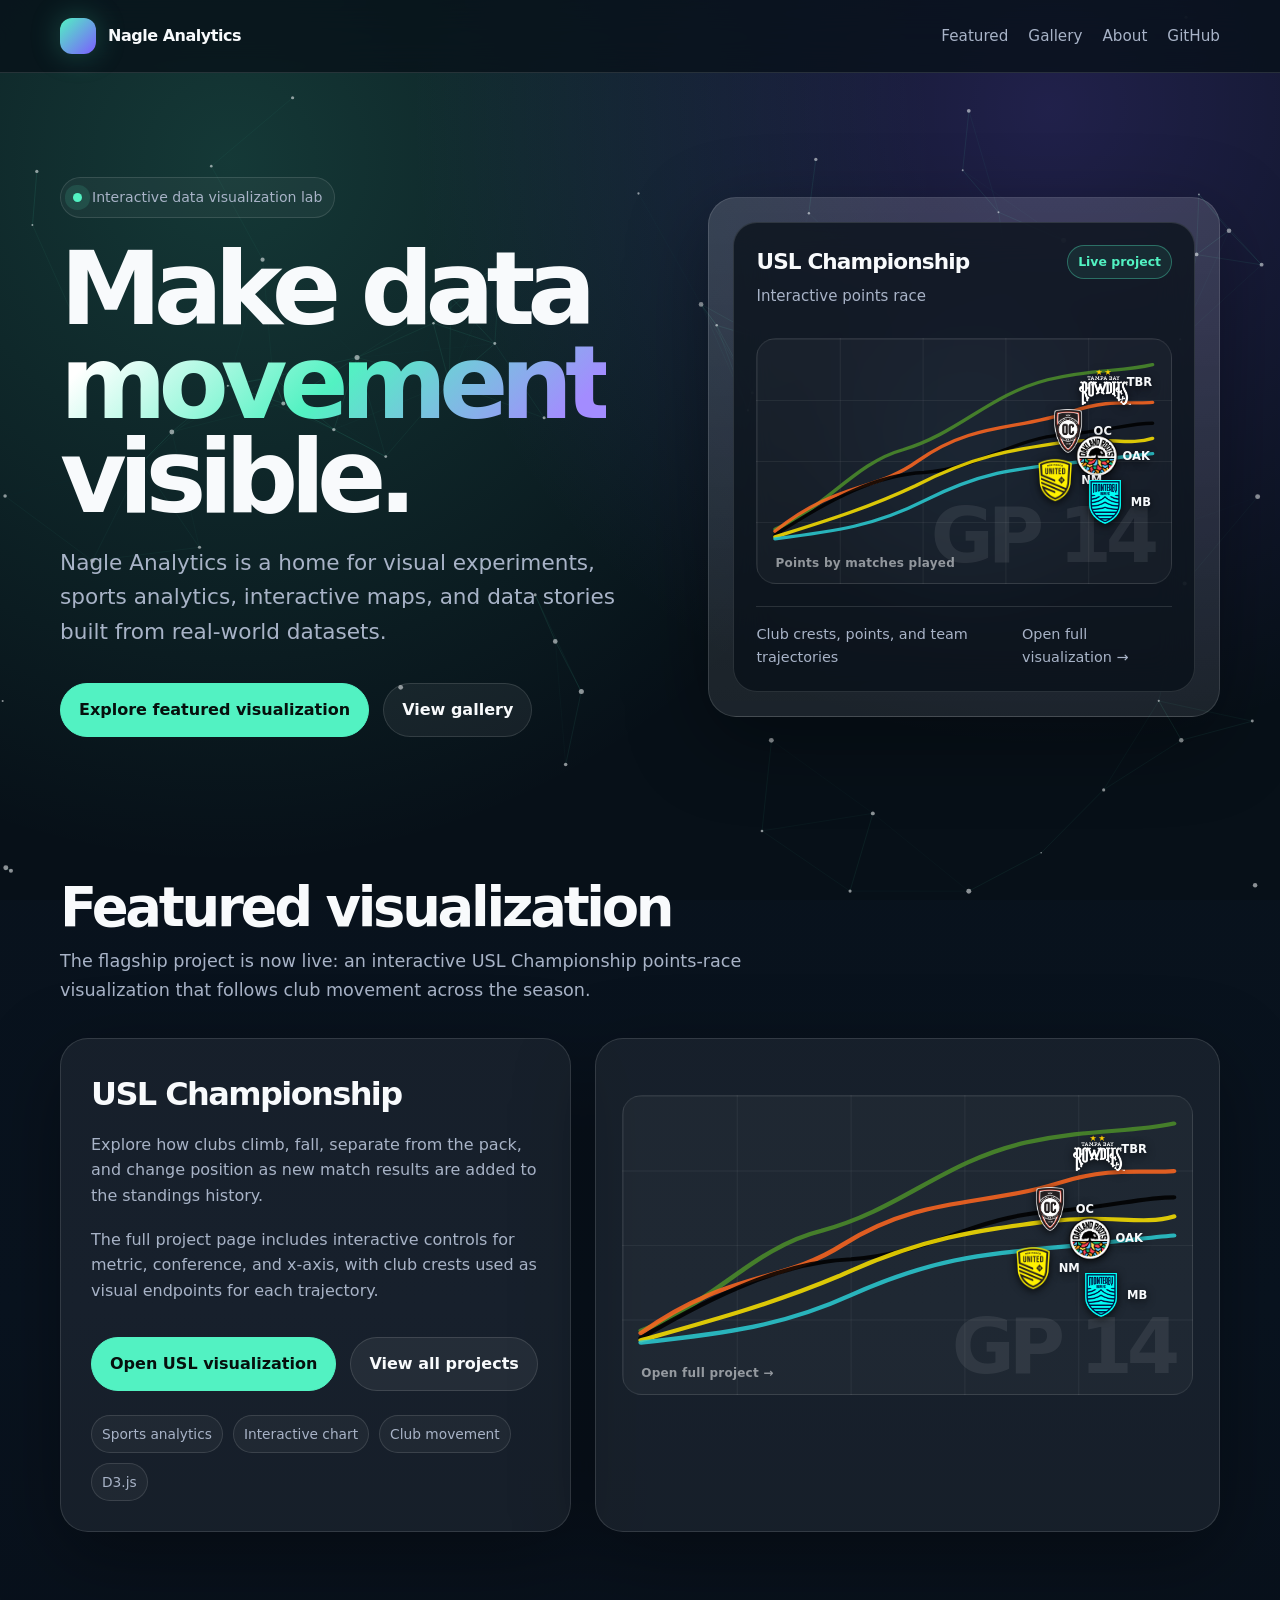
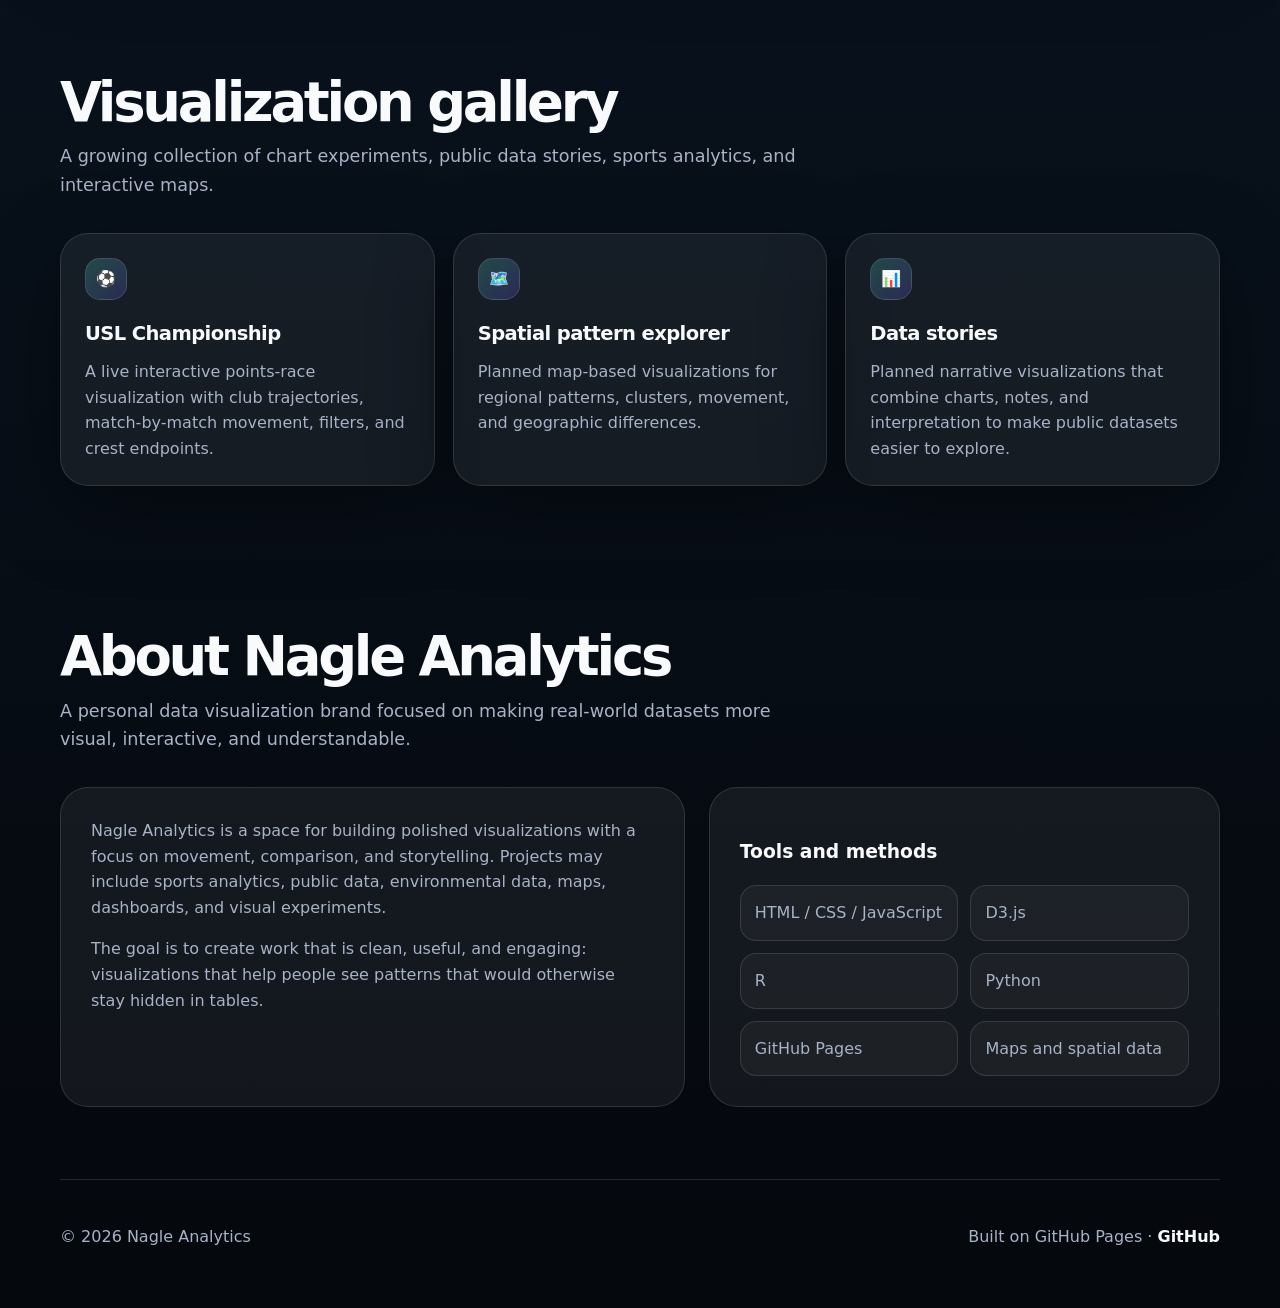
==== commit 3de486cb: "Update usl tracker on home page" ====
--- a/index.html
+++ b/index.html
@@ -8,15 +8,8 @@
 
   <meta
     name="description"
-    content="Nagle Analytics is a home for interactive data visualization, sports analytics, maps, and visual data stories built from real-world datasets."
+    content="Nagle Analytics is a data visualization brand focused on interactive charts, maps, sports analytics, and visual data stories."
   />
-  <meta name="theme-color" content="#071018" />
-  <meta property="og:title" content="Nagle Analytics | Interactive Data Visualization" />
-  <meta
-    property="og:description"
-    content="Interactive charts, sports analytics, maps, and visual data stories built from real-world datasets."
-  />
-  <meta property="og:type" content="website" />
 
   <style>
     :root {
@@ -26,12 +19,9 @@
       --bg-card-strong: rgba(255, 255, 255, 0.1);
       --text: #f8fafc;
       --muted: #a8b3c7;
-      --muted-2: #7f8ba3;
       --accent: #52f2c2;
       --accent-2: #7c5cff;
-      --accent-3: #79d7ff;
       --line: rgba(255, 255, 255, 0.12);
-      --line-strong: rgba(255, 255, 255, 0.22);
       --shadow: 0 24px 80px rgba(0, 0, 0, 0.35);
       --radius-lg: 28px;
       --radius-md: 18px;
@@ -62,46 +52,27 @@
       text-decoration: none;
     }
 
-    .skip-link {
-      position: fixed;
-      left: 18px;
-      top: 18px;
-      z-index: 999;
-      transform: translateY(-140%);
-      padding: 10px 14px;
-      border-radius: 999px;
-      background: var(--accent);
-      color: #06100d;
-      font-weight: 800;
-      transition: transform 160ms ease;
-    }
-
-    .skip-link:focus {
-      transform: translateY(0);
-      outline: none;
-    }
-
-    .dynamic-bg {
-      position: fixed;
-      inset: 0;
-      z-index: -2;
-      width: 100%;
-      height: 100%;
-      background: #071018;
-    }
-
-    .page {
-      position: relative;
-      z-index: 1;
-      overflow: hidden;
-    }
+.dynamic-bg {
+  position: fixed;
+  inset: 0;
+  z-index: -2;
+  width: 100%;
+  height: 100%;
+  background: #071018;
+}
+
+.page {
+  position: relative;
+  z-index: 1;
+  overflow: hidden;
+}
 
     .nav {
       position: sticky;
       top: 0;
       z-index: 50;
       backdrop-filter: blur(18px);
-      background: rgba(7, 16, 24, 0.78);
+      background: rgba(7, 16, 24, 0.76);
       border-bottom: 1px solid var(--line);
     }
 
@@ -119,7 +90,7 @@
       display: flex;
       align-items: center;
       gap: 12px;
-      font-weight: 850;
+      font-weight: 800;
       letter-spacing: -0.03em;
     }
 
@@ -127,7 +98,8 @@
       width: 36px;
       height: 36px;
       border-radius: 12px;
-      background: linear-gradient(135deg, var(--accent), var(--accent-2));
+      background:
+        linear-gradient(135deg, var(--accent), var(--accent-2));
       box-shadow: 0 0 30px rgba(82, 242, 194, 0.25);
     }
 
@@ -139,16 +111,7 @@
       font-size: 0.95rem;
     }
 
-    .nav-links a,
-    .brand,
-    .button,
-    .project-card,
-    .hero-panel {
-      outline-offset: 5px;
-    }
-
-    .nav-links a:hover,
-    .nav-links a:focus-visible {
+    .nav-links a:hover {
       color: var(--text);
     }
 
@@ -184,13 +147,13 @@
 
     h1 {
       margin: 24px 0 20px;
-      font-size: clamp(3.2rem, 8vw, 6.6rem);
+      font-size: clamp(3rem, 8vw, 6.4rem);
       line-height: 0.92;
       letter-spacing: -0.08em;
     }
 
     .gradient-text {
-      background: linear-gradient(135deg, #ffffff 10%, #52f2c2 48%, #a38cff 90%);
+      background: linear-gradient(135deg, #ffffff 10%, #52f2c2 50%, #a38cff 90%);
       -webkit-background-clip: text;
       background-clip: text;
       color: transparent;
@@ -202,8 +165,7 @@
       font-size: clamp(1.08rem, 2vw, 1.35rem);
     }
 
-    .hero-actions,
-    .section-actions {
+    .hero-actions {
       margin-top: 34px;
       display: flex;
       flex-wrap: wrap;
@@ -218,12 +180,11 @@
       padding: 13px 18px;
       border-radius: 999px;
       border: 1px solid var(--line);
-      font-weight: 800;
+      font-weight: 700;
       transition: transform 180ms ease, border-color 180ms ease, background 180ms ease;
     }
 
-    .button:hover,
-    .button:focus-visible {
+    .button:hover {
       transform: translateY(-2px);
       border-color: rgba(255, 255, 255, 0.32);
     }
@@ -249,23 +210,12 @@
         rgba(255, 255, 255, 0.04);
       box-shadow: var(--shadow);
       overflow: hidden;
-      display: block;
-      isolation: isolate;
-      transition: transform 220ms ease, border-color 220ms ease, box-shadow 220ms ease;
-    }
-
-    .hero-panel:hover,
-    .hero-panel:focus-visible {
-      transform: translateY(-5px);
-      border-color: rgba(82, 242, 194, 0.38);
-      box-shadow: 0 28px 90px rgba(0, 0, 0, 0.42);
     }
 
     .hero-panel::before {
       content: "";
       position: absolute;
       inset: -40%;
-      z-index: -1;
       background:
         radial-gradient(circle, rgba(82, 242, 194, 0.12), transparent 26%),
         radial-gradient(circle, rgba(124, 92, 255, 0.12), transparent 28%);
@@ -283,7 +233,7 @@
       z-index: 2;
       border-radius: 24px;
       border: 1px solid var(--line);
-      background: rgba(7, 16, 24, 0.78);
+      background: rgba(7, 16, 24, 0.74);
       backdrop-filter: blur(18px);
       padding: 22px;
       display: flex;
@@ -291,15 +241,8 @@
       justify-content: space-between;
     }
 
-    .chart-top,
-    .chart-caption,
-    .chart-metrics,
-    .mini-table-row {
+    .chart-top {
       display: flex;
-      align-items: center;
-    }
-
-    .chart-top {
       justify-content: space-between;
       gap: 18px;
       align-items: flex-start;
@@ -307,13 +250,12 @@
 
     .chart-top h2 {
       margin: 0;
-      letter-spacing: -0.045em;
-      font-size: clamp(1.35rem, 3vw, 1.7rem);
-      line-height: 1.05;
+      letter-spacing: -0.04em;
+      font-size: 1.35rem;
     }
 
     .chart-top p {
-      margin: 6px 0 0;
+      margin: 4px 0 0;
       color: var(--muted);
       font-size: 0.94rem;
     }
@@ -326,79 +268,112 @@
       padding: 6px 10px;
       border-radius: 999px;
       font-size: 0.78rem;
-      font-weight: 800;
+      font-weight: 700;
+    }
+
+    .hero-panel-link {
+      display: block;
+      color: inherit;
+    }
+
+    .hero-panel-link:focus-visible {
+      outline: 3px solid rgba(82, 242, 194, 0.8);
+      outline-offset: 6px;
     }
 
     .mini-tracker {
       position: relative;
-      height: 290px;
-      margin: 26px 0 18px;
+      height: 300px;
+      margin: 30px 0 22px;
+      padding: 18px;
       border-radius: 20px;
+      border: 1px solid rgba(255,255,255,0.08);
       background:
         linear-gradient(rgba(255,255,255,0.055) 1px, transparent 1px),
         linear-gradient(90deg, rgba(255,255,255,0.055) 1px, transparent 1px),
         rgba(255,255,255,0.035);
       background-size: 100% 25%, 20% 100%;
-      border: 1px solid rgba(255,255,255,0.08);
       overflow: hidden;
     }
 
+    .mini-tracker::after {
+      content: "GP 14";
+      position: absolute;
+      right: 18px;
+      bottom: 8px;
+      color: rgba(255,255,255,0.08);
+      font-size: 4.8rem;
+      line-height: 1;
+      font-weight: 900;
+      letter-spacing: -0.08em;
+      pointer-events: none;
+    }
+
     .mini-tracker svg {
-      width: 100%;
-      height: 100%;
-      display: block;
-    }
-
-    .axis-label {
       position: absolute;
-      color: rgba(248, 250, 252, 0.52);
+      inset: 18px;
+      width: calc(100% - 36px);
+      height: calc(100% - 36px);
+      overflow: visible;
+    }
+
+    .mini-line {
+      fill: none;
+      stroke-width: 3.5;
+      stroke-linecap: round;
+      stroke-linejoin: round;
+      opacity: 0.86;
+    }
+
+    .mini-club {
+      position: absolute;
+      width: 44px;
+      height: 44px;
+      display: grid;
+      place-items: center;
+      transform: translate(-50%, -50%);
+      z-index: 3;
+    }
+
+    .mini-club img {
+      width: 44px;
+      height: 44px;
+      object-fit: contain;
+      filter: drop-shadow(0 2px 4px rgba(0,0,0,0.78));
+    }
+
+    .mini-club.is-leader img {
+      width: 52px;
+      height: 52px;
+    }
+
+    .mini-club-label {
+      position: absolute;
+      left: calc(100% + 4px);
+      color: var(--text);
       font-size: 0.72rem;
+      font-weight: 900;
+      text-shadow: 0 2px 8px rgba(0,0,0,0.7);
+    }
+
+    .mini-axis-label {
+      position: absolute;
+      left: 18px;
+      bottom: 10px;
+      color: rgba(248,250,252,0.55);
+      font-size: 0.75rem;
       font-weight: 800;
       letter-spacing: 0.02em;
     }
 
-    .axis-label.left {
-      left: 14px;
-      top: 12px;
-    }
-
-    .axis-label.bottom-left {
-      left: 18px;
-      bottom: 12px;
-    }
-
-    .axis-label.bottom-right {
-      right: 18px;
-      bottom: 12px;
-    }
-
-    .chart-metrics {
-      gap: 8px;
-      flex-wrap: wrap;
-      margin-bottom: 16px;
-    }
-
-    .metric-chip {
-      padding: 7px 10px;
-      border: 1px solid var(--line);
-      border-radius: 999px;
-      background: rgba(255,255,255,0.05);
-      color: var(--muted);
-      font-size: 0.78rem;
-      font-weight: 750;
-    }
-
     .chart-caption {
+      display: flex;
       justify-content: space-between;
       gap: 12px;
       color: var(--muted);
       font-size: 0.9rem;
       border-top: 1px solid var(--line);
       padding-top: 16px;
-    }
-
-    .chart-caption strong {
-      color: var(--text);
     }
 
     section {
@@ -408,7 +383,7 @@
     }
 
     .section-heading {
-      max-width: 800px;
+      max-width: 760px;
       margin-bottom: 34px;
     }
 
@@ -434,8 +409,7 @@
 
     .feature-copy,
     .feature-visual,
-    .project-card,
-    .about-panel {
+    .card {
       border: 1px solid var(--line);
       background: var(--bg-card);
       border-radius: var(--radius-lg);
@@ -446,20 +420,13 @@
       padding: 30px;
     }
 
-    .feature-copy h3,
-    .project-card h3,
-    .about-panel h3 {
+    .feature-copy h3 {
       margin: 0 0 12px;
-      letter-spacing: -0.045em;
-    }
-
-    .feature-copy h3 {
       font-size: 2rem;
-    }
-
-    .feature-copy p,
-    .project-card p,
-    .about-panel p {
+      letter-spacing: -0.05em;
+    }
+
+    .feature-copy p {
       color: var(--muted);
       margin: 0 0 18px;
     }
@@ -478,7 +445,6 @@
       color: var(--muted);
       background: rgba(255,255,255,0.04);
       font-size: 0.86rem;
-      font-weight: 700;
     }
 
     .feature-visual {
@@ -487,92 +453,84 @@
       overflow: hidden;
     }
 
-    .tracker-window {
+    .bump-placeholder {
       height: 100%;
-      min-height: 390px;
+      min-height: 380px;
       border-radius: 24px;
       border: 1px solid rgba(255,255,255,0.1);
-      background: rgba(5, 10, 16, 0.46);
+      background:
+        linear-gradient(rgba(255,255,255,0.055) 1px, transparent 1px),
+        linear-gradient(90deg, rgba(255,255,255,0.055) 1px, transparent 1px),
+        rgba(255,255,255,0.035);
+      background-size: 100% 20%, 16.66% 100%;
+      position: relative;
       overflow: hidden;
     }
 
-    .window-bar {
-      min-height: 54px;
-      padding: 14px 18px;
-      border-bottom: 1px solid var(--line);
-      display: flex;
-      align-items: center;
-      justify-content: space-between;
-      gap: 14px;
-      color: var(--muted);
-      font-size: 0.86rem;
-    }
-
-    .window-dots {
-      display: flex;
-      gap: 7px;
-    }
-
-    .window-dot {
-      width: 9px;
-      height: 9px;
+    .bump-line {
+      position: absolute;
+      left: 8%;
+      right: 8%;
+      height: 3px;
       border-radius: 999px;
-      background: rgba(255,255,255,0.22);
-    }
-
-    .tracker-body {
-      padding: 20px;
-    }
-
-    .mini-table {
-      margin-top: 18px;
-      display: grid;
-      gap: 8px;
-    }
-
-    .mini-table-row {
-      justify-content: space-between;
-      gap: 12px;
-      padding: 10px 12px;
-      border: 1px solid rgba(255,255,255,0.09);
-      border-radius: 14px;
-      color: var(--muted);
-      background: rgba(255,255,255,0.035);
-      font-size: 0.84rem;
-    }
-
-    .mini-table-row strong {
-      color: var(--text);
-    }
-
-    .gallery-grid {
+      background: linear-gradient(90deg, var(--accent), var(--accent-2));
+      transform-origin: left center;
+      opacity: 0.9;
+    }
+
+    .bump-line.one {
+      top: 28%;
+      transform: rotate(7deg);
+    }
+
+    .bump-line.two {
+      top: 48%;
+      transform: rotate(-5deg);
+      background: linear-gradient(90deg, #ffffff, var(--accent));
+      opacity: 0.55;
+    }
+
+    .bump-line.three {
+      top: 67%;
+      transform: rotate(4deg);
+      background: linear-gradient(90deg, var(--accent-2), #ffffff);
+      opacity: 0.45;
+    }
+
+    .bump-dot {
+      position: absolute;
+      width: 16px;
+      height: 16px;
+      border-radius: 99px;
+      background: var(--accent);
+      box-shadow: 0 0 24px rgba(82, 242, 194, 0.7);
+      animation: moveDot 5s ease-in-out infinite;
+    }
+
+    .bump-dot.a { top: 25%; left: 12%; }
+    .bump-dot.b { top: 45%; left: 48%; animation-delay: 0.5s; background: var(--accent-2); }
+    .bump-dot.c { top: 64%; left: 78%; animation-delay: 1s; background: #ffffff; }
+
+    @keyframes moveDot {
+      0%, 100% { transform: translateY(0); }
+      50% { transform: translateY(-18px); }
+    }
+
+    .gallery {
       display: grid;
       grid-template-columns: repeat(3, 1fr);
       gap: 18px;
     }
 
-    .project-card {
-      position: relative;
-      min-height: 250px;
+    .card {
       padding: 24px;
-      display: flex;
-      flex-direction: column;
       transition: transform 180ms ease, background 180ms ease, border-color 180ms ease;
-      overflow: hidden;
-    }
-
-    .project-card:hover,
-    .project-card:focus-visible {
+    }
+
+    .card:hover {
       transform: translateY(-4px);
       background: var(--bg-card-strong);
       border-color: rgba(255,255,255,0.25);
-    }
-
-    .project-card.featured-card {
-      grid-column: span 2;
-      background:
-        radial-gradient(circle at top right, rgba(82, 242, 194, 0.16), transparent 18rem),
-        var(--bg-card);
     }
 
     .card-icon {
@@ -586,30 +544,15 @@
       margin-bottom: 18px;
     }
 
-    .project-card h3 {
-      font-size: 1.24rem;
-    }
-
-    .project-card .tag-list {
-      margin-top: auto;
-    }
-
-    .project-card.soon {
-      opacity: 0.76;
-      cursor: default;
-    }
-
-    .project-card.soon:hover {
-      transform: none;
-      background: var(--bg-card);
-      border-color: var(--line);
-    }
-
-    .card-link-label {
-      margin-top: auto;
-      color: var(--accent);
-      font-weight: 850;
-      font-size: 0.92rem;
+    .card h3 {
+      margin: 0 0 10px;
+      font-size: 1.22rem;
+      letter-spacing: -0.03em;
+    }
+
+    .card p {
+      margin: 0;
+      color: var(--muted);
     }
 
     .about-grid {
@@ -619,7 +562,15 @@
     }
 
     .about-panel {
+      border-radius: var(--radius-lg);
+      border: 1px solid var(--line);
+      background: var(--bg-card);
       padding: 30px;
+    }
+
+    .about-panel p {
+      color: var(--muted);
+      margin-top: 0;
     }
 
     .tool-list {
@@ -634,7 +585,6 @@
       border: 1px solid var(--line);
       background: rgba(255,255,255,0.04);
       color: var(--muted);
-      font-weight: 650;
     }
 
     footer {
@@ -651,7 +601,7 @@
 
     footer a {
       color: var(--text);
-      font-weight: 800;
+      font-weight: 700;
     }
 
     @media (max-width: 900px) {
@@ -666,59 +616,21 @@
       }
 
       .hero-panel {
-        min-height: 480px;
+        min-height: 460px;
       }
 
-      .gallery-grid {
+      .gallery {
         grid-template-columns: 1fr;
       }
 
-      .project-card.featured-card {
-        grid-column: span 1;
+      .nav-links {
+        display: none;
       }
     }
 
-    @media (max-width: 700px) {
-      .nav-inner {
-        align-items: flex-start;
+    @media (max-width: 560px) {
+      .chart-caption {
         flex-direction: column;
-        justify-content: center;
-        padding: 14px 0;
-        gap: 12px;
-      }
-
-      .nav-links {
-        width: 100%;
-        overflow-x: auto;
-        padding-bottom: 2px;
-        gap: 16px;
-        white-space: nowrap;
-      }
-    }
-
-    @media (max-width: 560px) {
-      .hero {
-        padding-bottom: 48px;
-      }
-
-      .hero-panel {
-        min-height: 430px;
-      }
-
-      .chart-card {
-        inset: 14px;
-        padding: 16px;
-      }
-
-      .chart-top,
-      .chart-caption,
-      .window-bar {
-        flex-direction: column;
-        align-items: flex-start;
-      }
-
-      .mini-tracker {
-        height: 240px;
       }
 
       .tool-list {
@@ -728,36 +640,19 @@
       .feature-copy,
       .feature-visual,
       .about-panel,
-      .project-card {
+      .card {
         border-radius: 22px;
       }
     }
-
-    @media (prefers-reduced-motion: reduce) {
-      html {
-        scroll-behavior: auto;
-      }
-
-      *,
-      *::before,
-      *::after {
-        animation-duration: 0.01ms !important;
-        animation-iteration-count: 1 !important;
-        scroll-behavior: auto !important;
-        transition-duration: 0.01ms !important;
-      }
-    }
   </style>
 </head>
 
 <body>
-  <a class="skip-link" href="#main">Skip to content</a>
   <canvas class="dynamic-bg" id="dynamic-bg" aria-hidden="true"></canvas>
-
   <div class="page">
     <header class="nav">
       <div class="nav-inner">
-        <a class="brand" href="index.html" aria-label="Nagle Analytics home">
+        <a class="brand" href="index.html">
           <span class="brand-mark" aria-hidden="true"></span>
           <span>Nagle Analytics</span>
         </a>
@@ -771,214 +666,176 @@
       </div>
     </header>
 
-    <main id="main">
-      <section class="hero" aria-labelledby="hero-title">
+    <main>
+      <section class="hero">
         <div>
           <span class="eyebrow">
             <span class="pulse" aria-hidden="true"></span>
             Interactive data visualization lab
           </span>
 
-          <h1 id="hero-title">
+          <h1>
             Make data <span class="gradient-text">movement</span> visible.
           </h1>
 
           <p class="hero-copy">
-            Nagle Analytics is a home for polished visual experiments, sports analytics,
+            Nagle Analytics is a home for visual experiments, sports analytics,
             interactive maps, and data stories built from real-world datasets.
           </p>
 
           <div class="hero-actions">
-            <a class="button primary" href="usl-cup-tracker.html">Open USL tracker</a>
-            <a class="button secondary" href="viz-gallery.html">View project gallery</a>
+            <a class="button primary" href="#featured">Explore featured visualization</a>
+            <a class="button secondary" href="#gallery">View gallery</a>
           </div>
         </div>
 
-        <a class="hero-panel" href="usl-cup-tracker.html" aria-label="Open the USL Championship Tracker">
+        <a class="hero-panel hero-panel-link" href="usl-cup-tracker.html" aria-label="Open the USL Championship interactive visualization">
           <div class="chart-card">
             <div class="chart-top">
               <div>
-                <h2>USL Championship Tracker</h2>
-                <p>Points race, matchday movement, and team trajectories</p>
+                <h2>USL Championship</h2>
+                <p>Interactive points race</p>
               </div>
               <span class="status-pill">Live project</span>
             </div>
 
             <div class="mini-tracker" aria-hidden="true">
-              <span class="axis-label left">Points</span>
-              <span class="axis-label bottom-left">GP 1</span>
-              <span class="axis-label bottom-right">GP 12</span>
-
-              <svg viewBox="0 0 520 290" role="img" aria-label="Mini line chart preview of USL team movement">
-                <defs>
-                  <linearGradient id="previewGradientA" x1="0" x2="1" y1="0" y2="0">
-                    <stop offset="0%" stop-color="#52f2c2" />
-                    <stop offset="100%" stop-color="#7c5cff" />
-                  </linearGradient>
-                  <linearGradient id="previewGradientB" x1="0" x2="1" y1="0" y2="0">
-                    <stop offset="0%" stop-color="#79d7ff" />
-                    <stop offset="100%" stop-color="#52f2c2" />
-                  </linearGradient>
-                </defs>
-
-                <path d="M42 232 C95 205, 126 158, 174 152 S258 119, 308 96 S398 68, 474 42" fill="none" stroke="url(#previewGradientA)" stroke-width="6" stroke-linecap="round" />
-                <path d="M42 234 C92 228, 126 198, 168 177 S244 164, 300 133 S384 94, 474 84" fill="none" stroke="#ffffff" stroke-opacity="0.72" stroke-width="4" stroke-linecap="round" />
-                <path d="M42 236 C102 216, 154 221, 202 198 S288 182, 336 146 S408 126, 474 118" fill="none" stroke="url(#previewGradientB)" stroke-width="5" stroke-linecap="round" />
-                <path d="M42 236 C92 240, 144 235, 210 218 S330 204, 474 162" fill="none" stroke="#a38cff" stroke-opacity="0.9" stroke-width="4" stroke-linecap="round" />
-
-                <circle cx="474" cy="42" r="15" fill="#071018" stroke="#52f2c2" stroke-width="5" />
-                <circle cx="474" cy="84" r="13" fill="#071018" stroke="#ffffff" stroke-width="4" />
-                <circle cx="474" cy="118" r="13" fill="#071018" stroke="#79d7ff" stroke-width="4" />
-                <circle cx="474" cy="162" r="12" fill="#071018" stroke="#a38cff" stroke-width="4" />
+              <svg viewBox="0 0 360 220" preserveAspectRatio="none">
+                <path class="mini-line" d="M0,182 C48,160 76,112 122,98 C176,80 204,40 260,24 C304,12 330,16 360,8" stroke="#4C8D2B" />
+                <path class="mini-line" d="M0,184 C58,132 96,142 136,110 C190,68 230,78 282,58 C318,44 338,50 360,48" stroke="#FF6720" />
+                <path class="mini-line" d="M0,188 C52,150 98,124 142,122 C194,118 226,86 276,82 C318,78 338,70 360,70" stroke="#010101" />
+                <path class="mini-line" d="M0,190 C46,174 88,160 134,136 C190,104 226,98 276,90 C318,84 338,94 360,86" stroke="#FCE300" />
+                <path class="mini-line" d="M0,192 C58,184 96,178 142,152 C196,122 228,118 280,112 C318,108 340,104 360,102" stroke="#2CCCD3" />
               </svg>
+
+              <span class="mini-club is-leader" style="left: 83%; top: 18%;">
+                <img src="assets/usl/crests/tbr.png" alt="" loading="lazy" />
+                <span class="mini-club-label">TBR</span>
+              </span>
+              <span class="mini-club" style="left: 75%; top: 38%;">
+                <img src="assets/usl/crests/oc.png" alt="" loading="lazy" />
+                <span class="mini-club-label">OC</span>
+              </span>
+              <span class="mini-club" style="left: 82%; top: 48%;">
+                <img src="assets/usl/crests/oak.png" alt="" loading="lazy" />
+                <span class="mini-club-label">OAK</span>
+              </span>
+              <span class="mini-club" style="left: 72%; top: 58%;">
+                <img src="assets/usl/crests/nm.png" alt="" loading="lazy" />
+                <span class="mini-club-label">NM</span>
+              </span>
+              <span class="mini-club" style="left: 84%; top: 67%;">
+                <img src="assets/usl/crests/mb.png" alt="" loading="lazy" />
+                <span class="mini-club-label">MB</span>
+              </span>
+
+              <span class="mini-axis-label">Points by matches played</span>
             </div>
 
-            <div class="chart-metrics" aria-hidden="true">
-              <span class="metric-chip">Points</span>
-              <span class="metric-chip">Goals</span>
-              <span class="metric-chip">Wins</span>
-              <span class="metric-chip">Goal Diff</span>
-            </div>
-
             <div class="chart-caption">
-              <span><strong>Click to open</strong> the full interactive tracker</span>
-              <span>Updated from USL standings data</span>
+              <span>Club crests, points, and team trajectories</span>
+              <span>Open full visualization →</span>
             </div>
           </div>
         </a>
       </section>
 
-      <section id="featured" aria-labelledby="featured-title">
+      <section id="featured">
         <div class="section-heading">
-          <h2 id="featured-title">Featured visualization</h2>
+          <h2>Featured visualization</h2>
           <p>
-            The flagship project is now the live USL Championship Tracker: a full-page,
-            interactive view of how clubs move through the standings over time.
+            The flagship project is now live: an interactive USL Championship points-race visualization
+            that follows club movement across the season.
           </p>
         </div>
 
         <div class="feature">
           <div class="feature-copy">
-            <h3>USL Championship Tracker</h3>
+            <h3>USL Championship</h3>
             <p>
-              Follow team movement across matchdays, compare points and goal metrics,
-              and see how the standings race changes as results are added.
+              Explore how clubs climb, fall, separate from the pack, and change position as
+              new match results are added to the standings history.
             </p>
             <p>
-              This should remain a dedicated project page rather than being fully embedded
-              on the homepage. The homepage works best as a polished preview that sends
-              visitors to the full experience.
+              The full project page includes interactive controls for metric, conference, and x-axis,
+              with club crests used as visual endpoints for each trajectory.
             </p>
 
-            <div class="tag-list" aria-label="Project tags">
+            <div class="hero-actions">
+              <a class="button primary" href="usl-cup-tracker.html">Open USL visualization</a>
+              <a class="button secondary" href="viz-gallery.html">View all projects</a>
+            </div>
+
+            <div class="tag-list">
               <span class="tag">Sports analytics</span>
               <span class="tag">Interactive chart</span>
-              <span class="tag">Weekly movement</span>
+              <span class="tag">Club movement</span>
               <span class="tag">D3.js</span>
             </div>
-
-            <div class="section-actions">
-              <a class="button primary" href="usl-cup-tracker.html">View full tracker</a>
-              <a class="button secondary" href="viz-gallery.html">Browse gallery</a>
+          </div>
+
+          <a class="feature-visual hero-panel-link" href="usl-cup-tracker.html" aria-label="Open the USL Championship visualization">
+            <div class="mini-tracker" aria-hidden="true">
+              <svg viewBox="0 0 360 220" preserveAspectRatio="none">
+                <path class="mini-line" d="M0,182 C48,160 76,112 122,98 C176,80 204,40 260,24 C304,12 330,16 360,8" stroke="#4C8D2B" />
+                <path class="mini-line" d="M0,184 C58,132 96,142 136,110 C190,68 230,78 282,58 C318,44 338,50 360,48" stroke="#FF6720" />
+                <path class="mini-line" d="M0,188 C52,150 98,124 142,122 C194,118 226,86 276,82 C318,78 338,70 360,70" stroke="#010101" />
+                <path class="mini-line" d="M0,190 C46,174 88,160 134,136 C190,104 226,98 276,90 C318,84 338,94 360,86" stroke="#FCE300" />
+                <path class="mini-line" d="M0,192 C58,184 96,178 142,152 C196,122 228,118 280,112 C318,108 340,104 360,102" stroke="#2CCCD3" />
+              </svg>
+              <span class="mini-club is-leader" style="left: 83%; top: 18%;"><img src="assets/usl/crests/tbr.png" alt="" loading="lazy" /><span class="mini-club-label">TBR</span></span>
+              <span class="mini-club" style="left: 75%; top: 38%;"><img src="assets/usl/crests/oc.png" alt="" loading="lazy" /><span class="mini-club-label">OC</span></span>
+              <span class="mini-club" style="left: 82%; top: 48%;"><img src="assets/usl/crests/oak.png" alt="" loading="lazy" /><span class="mini-club-label">OAK</span></span>
+              <span class="mini-club" style="left: 72%; top: 58%;"><img src="assets/usl/crests/nm.png" alt="" loading="lazy" /><span class="mini-club-label">NM</span></span>
+              <span class="mini-club" style="left: 84%; top: 67%;"><img src="assets/usl/crests/mb.png" alt="" loading="lazy" /><span class="mini-club-label">MB</span></span>
+              <span class="mini-axis-label">Open full project →</span>
             </div>
-          </div>
-
-          <div class="feature-visual" aria-label="USL tracker preview card">
-            <div class="tracker-window">
-              <div class="window-bar">
-                <div class="window-dots" aria-hidden="true">
-                  <span class="window-dot"></span>
-                  <span class="window-dot"></span>
-                  <span class="window-dot"></span>
-                </div>
-                <span>usl-cup-tracker.html</span>
-              </div>
-
-              <div class="tracker-body">
-                <div class="mini-tracker" aria-hidden="true">
-                  <span class="axis-label left">Points race</span>
-                  <span class="axis-label bottom-left">Matchday 1</span>
-                  <span class="axis-label bottom-right">Latest</span>
-
-                  <svg viewBox="0 0 520 290">
-                    <path d="M36 236 C86 205, 132 183, 180 164 S262 124, 312 112 S396 76, 482 54" fill="none" stroke="#52f2c2" stroke-width="6" stroke-linecap="round" />
-                    <path d="M36 238 C98 220, 136 191, 190 185 S270 150, 326 118 S412 96, 482 92" fill="none" stroke="#79d7ff" stroke-width="5" stroke-linecap="round" />
-                    <path d="M36 238 C100 232, 150 212, 200 198 S300 178, 348 146 S416 140, 482 116" fill="none" stroke="#ffffff" stroke-opacity="0.68" stroke-width="4" stroke-linecap="round" />
-                    <path d="M36 238 C84 242, 138 238, 190 226 S296 218, 354 186 S426 160, 482 146" fill="none" stroke="#7c5cff" stroke-width="4" stroke-linecap="round" />
-                    <circle cx="482" cy="54" r="14" fill="#071018" stroke="#52f2c2" stroke-width="5" />
-                    <circle cx="482" cy="92" r="13" fill="#071018" stroke="#79d7ff" stroke-width="4" />
-                    <circle cx="482" cy="116" r="12" fill="#071018" stroke="#ffffff" stroke-opacity="0.8" stroke-width="4" />
-                    <circle cx="482" cy="146" r="12" fill="#071018" stroke="#7c5cff" stroke-width="4" />
-                  </svg>
-                </div>
-
-                <div class="mini-table" aria-hidden="true">
-                  <div class="mini-table-row"><strong>Points</strong><span>Team trajectories</span></div>
-                  <div class="mini-table-row"><strong>Matchday</strong><span>Replay movement</span></div>
-                  <div class="mini-table-row"><strong>Conference</strong><span>East / West filters</span></div>
-                </div>
-              </div>
-            </div>
-          </div>
+          </a>
         </div>
       </section>
 
-      <section id="gallery" aria-labelledby="gallery-title">
+      <section id="gallery">
         <div class="section-heading">
-          <h2 id="gallery-title">Visualization gallery</h2>
+          <h2>Visualization gallery</h2>
           <p>
-            The gallery should act as a project hub: visitors scan a set of project cards,
-            then open the individual visualization that interests them.
+            A growing collection of chart experiments, public data stories,
+            sports analytics, and interactive maps.
           </p>
         </div>
 
-        <div class="gallery-grid">
-          <a class="project-card featured-card" href="usl-cup-tracker.html">
-            <div class="card-icon" aria-hidden="true">⚽</div>
-            <h3>USL Championship Tracker</h3>
+        <div class="gallery">
+          <a class="card" href="usl-cup-tracker.html">
+            <div class="card-icon">⚽</div>
+            <h3>USL Championship</h3>
             <p>
-              A live interactive chart for standings movement, points race trends,
-              conference filters, and team trajectories.
+              A live interactive points-race visualization with club trajectories,
+              match-by-match movement, filters, and crest endpoints.
             </p>
-            <div class="tag-list" aria-label="USL tracker tags">
-              <span class="tag">Live</span>
-              <span class="tag">Sports analytics</span>
-              <span class="tag">D3.js</span>
-            </div>
-            <span class="card-link-label">Open project →</span>
           </a>
 
-          <article class="project-card soon">
-            <div class="card-icon" aria-hidden="true">🗺️</div>
-            <h3>Interactive maps</h3>
+          <article class="card">
+            <div class="card-icon">🗺️</div>
+            <h3>Spatial pattern explorer</h3>
             <p>
-              Future spatial visualizations showing regional differences, clusters,
-              and movement across geographies.
+              Planned map-based visualizations for regional patterns, clusters,
+              movement, and geographic differences.
             </p>
-            <div class="tag-list" aria-label="Map project tags">
-              <span class="tag">Coming next</span>
-              <span class="tag">Maps</span>
-            </div>
           </article>
 
-          <article class="project-card soon">
-            <div class="card-icon" aria-hidden="true">📊</div>
+          <article class="card">
+            <div class="card-icon">📊</div>
             <h3>Data stories</h3>
             <p>
-              Future narrative visualizations combining charts, interpretation,
-              and public-interest datasets.
+              Planned narrative visualizations that combine charts, notes, and
+              interpretation to make public datasets easier to explore.
             </p>
-            <div class="tag-list" aria-label="Data story tags">
-              <span class="tag">Planned</span>
-              <span class="tag">Storytelling</span>
-            </div>
           </article>
         </div>
       </section>
 
-      <section id="about" aria-labelledby="about-title">
+      <section id="about">
         <div class="section-heading">
-          <h2 id="about-title">About Nagle Analytics</h2>
+          <h2>About Nagle Analytics</h2>
           <p>
             A personal data visualization brand focused on making real-world
             datasets more visual, interactive, and understandable.
@@ -1025,144 +882,125 @@
   </div>
 
   <script>
-    document.getElementById("year").textContent = new Date().getFullYear();
-
-    const canvas = document.getElementById("dynamic-bg");
-    const ctx = canvas.getContext("2d");
-    const reduceMotion = window.matchMedia("(prefers-reduced-motion: reduce)").matches;
-
-    let width;
-    let height;
-    let particles = [];
-    let animationFrameId;
-
-    const maxDistance = 150;
-
-    function particleCount() {
-      if (window.innerWidth < 560) return 34;
-      if (window.innerWidth < 900) return 48;
-      return 72;
-    }
-
-    function resizeCanvas() {
-      const pixelRatio = Math.min(window.devicePixelRatio || 1, 2);
-      width = window.innerWidth;
-      height = window.innerHeight;
-      canvas.width = Math.floor(width * pixelRatio);
-      canvas.height = Math.floor(height * pixelRatio);
-      canvas.style.width = `${width}px`;
-      canvas.style.height = `${height}px`;
-      ctx.setTransform(pixelRatio, 0, 0, pixelRatio, 0, 0);
-    }
-
-    function createParticles() {
-      particles = [];
-
-      for (let i = 0; i < particleCount(); i++) {
-        particles.push({
-          x: Math.random() * width,
-          y: Math.random() * height,
-          vx: (Math.random() - 0.5) * 0.35,
-          vy: (Math.random() - 0.5) * 0.35,
-          radius: Math.random() * 1.8 + 0.8
-        });
-      }
-    }
-
-    function drawBackgroundGlow() {
-      const gradientOne = ctx.createRadialGradient(
-        width * 0.18,
-        height * 0.18,
-        0,
-        width * 0.18,
-        height * 0.18,
-        width * 0.55
-      );
-
-      gradientOne.addColorStop(0, "rgba(82, 242, 194, 0.18)");
-      gradientOne.addColorStop(1, "rgba(82, 242, 194, 0)");
-
-      const gradientTwo = ctx.createRadialGradient(
-        width * 0.82,
-        height * 0.12,
-        0,
-        width * 0.82,
-        height * 0.12,
-        width * 0.5
-      );
-
-      gradientTwo.addColorStop(0, "rgba(124, 92, 255, 0.22)");
-      gradientTwo.addColorStop(1, "rgba(124, 92, 255, 0)");
-
-      ctx.fillStyle = "#071018";
-      ctx.fillRect(0, 0, width, height);
-
-      ctx.fillStyle = gradientOne;
-      ctx.fillRect(0, 0, width, height);
-
-      ctx.fillStyle = gradientTwo;
-      ctx.fillRect(0, 0, width, height);
-    }
-
-    function drawParticles() {
-      particles.forEach((p) => {
-        p.x += p.vx;
-        p.y += p.vy;
-
-        if (p.x < 0 || p.x > width) p.vx *= -1;
-        if (p.y < 0 || p.y > height) p.vy *= -1;
-
-        ctx.beginPath();
-        ctx.arc(p.x, p.y, p.radius, 0, Math.PI * 2);
-        ctx.fillStyle = "rgba(248, 250, 252, 0.55)";
-        ctx.fill();
+  document.getElementById("year").textContent = new Date().getFullYear();
+
+  const canvas = document.getElementById("dynamic-bg");
+  const ctx = canvas.getContext("2d");
+
+  let width;
+  let height;
+  let particles = [];
+
+  const particleCount = 72;
+  const maxDistance = 150;
+
+  function resizeCanvas() {
+    width = canvas.width = window.innerWidth;
+    height = canvas.height = window.innerHeight;
+  }
+
+  function createParticles() {
+    particles = [];
+
+    for (let i = 0; i < particleCount; i++) {
+      particles.push({
+        x: Math.random() * width,
+        y: Math.random() * height,
+        vx: (Math.random() - 0.5) * 0.35,
+        vy: (Math.random() - 0.5) * 0.35,
+        radius: Math.random() * 1.8 + 0.8
       });
     }
-
-    function drawConnections() {
-      for (let i = 0; i < particles.length; i++) {
-        for (let j = i + 1; j < particles.length; j++) {
-          const dx = particles[i].x - particles[j].x;
-          const dy = particles[i].y - particles[j].y;
-          const distance = Math.sqrt(dx * dx + dy * dy);
-
-          if (distance < maxDistance) {
-            const opacity = 1 - distance / maxDistance;
-
-            ctx.beginPath();
-            ctx.moveTo(particles[i].x, particles[i].y);
-            ctx.lineTo(particles[j].x, particles[j].y);
-            ctx.strokeStyle = `rgba(82, 242, 194, ${opacity * 0.14})`;
-            ctx.lineWidth = 1;
-            ctx.stroke();
-          }
+  }
+
+  function drawBackgroundGlow() {
+    const gradientOne = ctx.createRadialGradient(
+      width * 0.18,
+      height * 0.18,
+      0,
+      width * 0.18,
+      height * 0.18,
+      width * 0.55
+    );
+
+    gradientOne.addColorStop(0, "rgba(82, 242, 194, 0.18)");
+    gradientOne.addColorStop(1, "rgba(82, 242, 194, 0)");
+
+    const gradientTwo = ctx.createRadialGradient(
+      width * 0.82,
+      height * 0.12,
+      0,
+      width * 0.82,
+      height * 0.12,
+      width * 0.5
+    );
+
+    gradientTwo.addColorStop(0, "rgba(124, 92, 255, 0.22)");
+    gradientTwo.addColorStop(1, "rgba(124, 92, 255, 0)");
+
+    ctx.fillStyle = "#071018";
+    ctx.fillRect(0, 0, width, height);
+
+    ctx.fillStyle = gradientOne;
+    ctx.fillRect(0, 0, width, height);
+
+    ctx.fillStyle = gradientTwo;
+    ctx.fillRect(0, 0, width, height);
+  }
+
+  function drawParticles() {
+    for (let i = 0; i < particles.length; i++) {
+      const p = particles[i];
+
+      p.x += p.vx;
+      p.y += p.vy;
+
+      if (p.x < 0 || p.x > width) p.vx *= -1;
+      if (p.y < 0 || p.y > height) p.vy *= -1;
+
+      ctx.beginPath();
+      ctx.arc(p.x, p.y, p.radius, 0, Math.PI * 2);
+      ctx.fillStyle = "rgba(248, 250, 252, 0.55)";
+      ctx.fill();
+    }
+  }
+
+  function drawConnections() {
+    for (let i = 0; i < particles.length; i++) {
+      for (let j = i + 1; j < particles.length; j++) {
+        const dx = particles[i].x - particles[j].x;
+        const dy = particles[i].y - particles[j].y;
+        const distance = Math.sqrt(dx * dx + dy * dy);
+
+        if (distance < maxDistance) {
+          const opacity = 1 - distance / maxDistance;
+
+          ctx.beginPath();
+          ctx.moveTo(particles[i].x, particles[i].y);
+          ctx.lineTo(particles[j].x, particles[j].y);
+          ctx.strokeStyle = `rgba(82, 242, 194, ${opacity * 0.14})`;
+          ctx.lineWidth = 1;
+          ctx.stroke();
         }
       }
     }
-
-    function animate() {
-      drawBackgroundGlow();
-      drawConnections();
-      drawParticles();
-      animationFrameId = requestAnimationFrame(animate);
-    }
-
-    function initBackground() {
-      resizeCanvas();
-      createParticles();
-      drawBackgroundGlow();
-
-      if (!reduceMotion) {
-        animate();
-      }
-    }
-
-    window.addEventListener("resize", () => {
-      cancelAnimationFrame(animationFrameId);
-      initBackground();
-    });
-
-    initBackground();
-  </script>
+  }
+
+  function animate() {
+    drawBackgroundGlow();
+    drawConnections();
+    drawParticles();
+    requestAnimationFrame(animate);
+  }
+
+  window.addEventListener("resize", () => {
+    resizeCanvas();
+    createParticles();
+  });
+
+  resizeCanvas();
+  createParticles();
+  animate();
+</script>
 </body>
 </html>
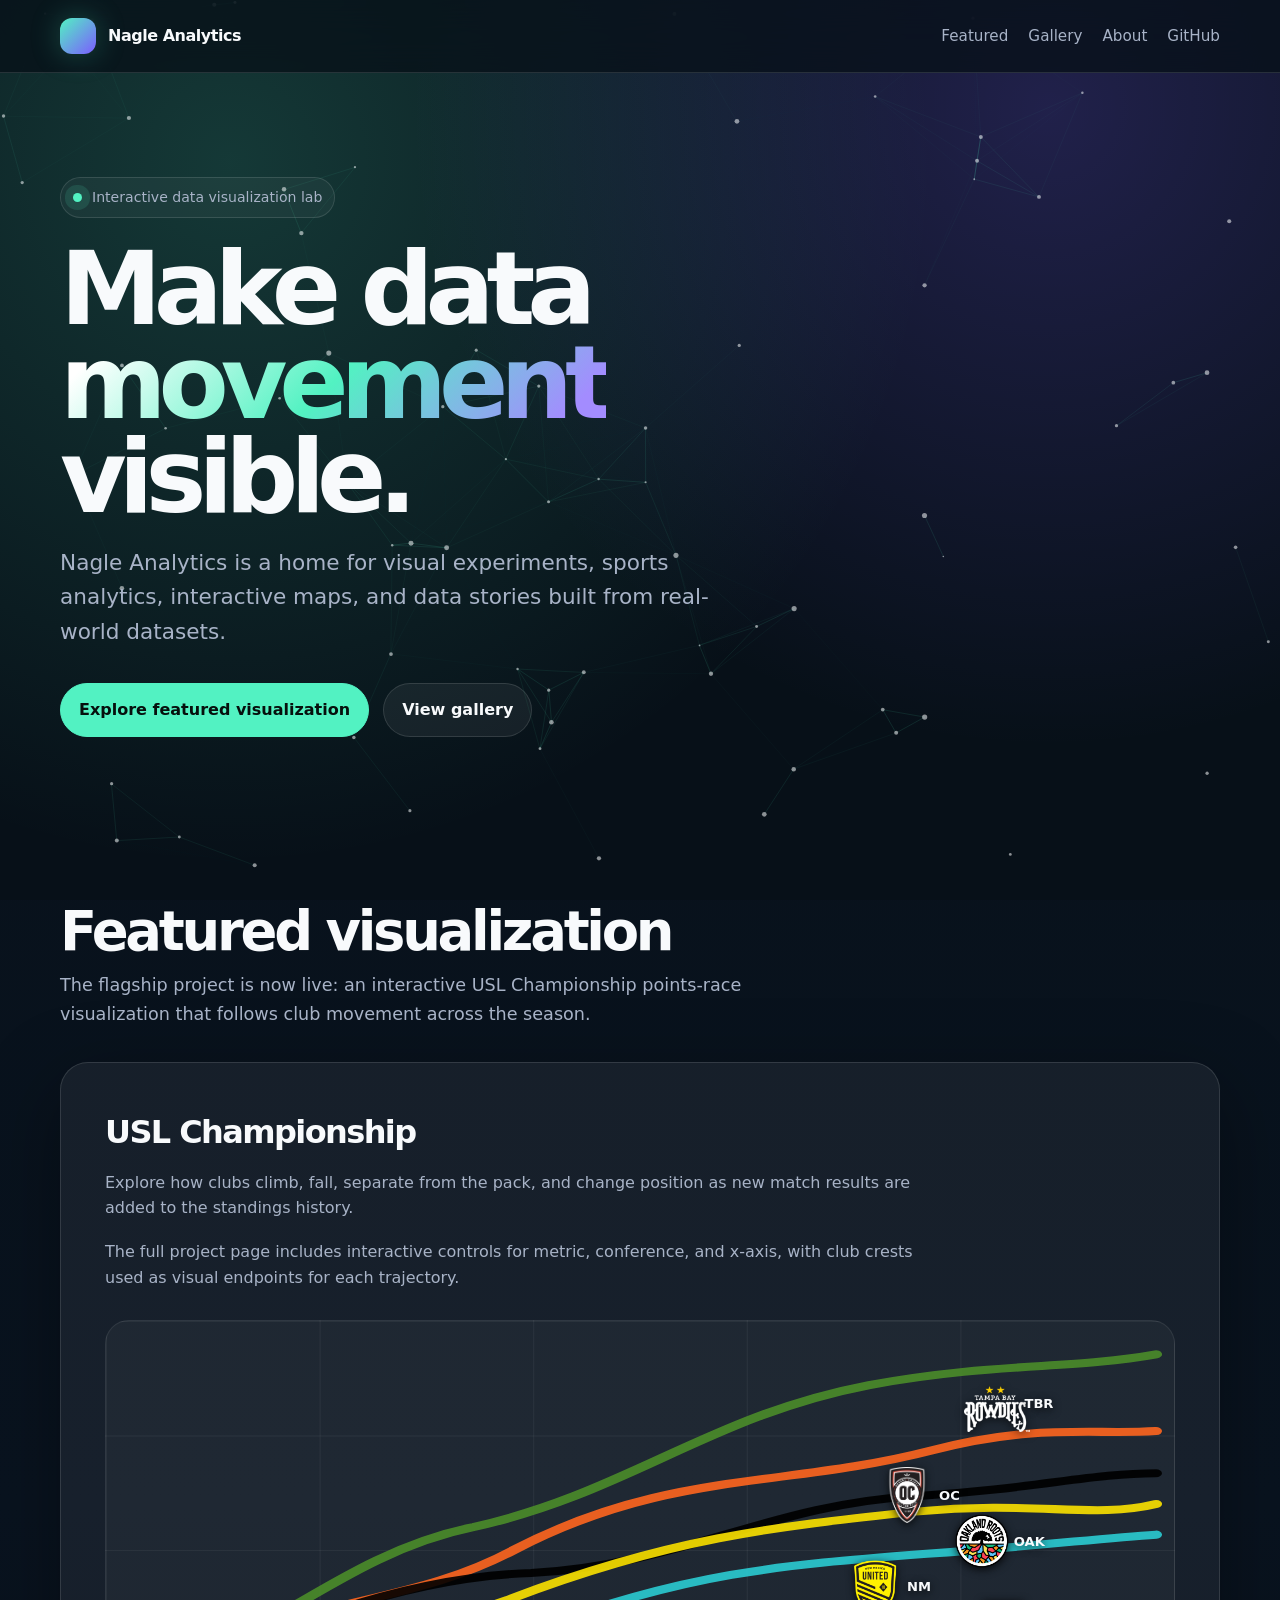
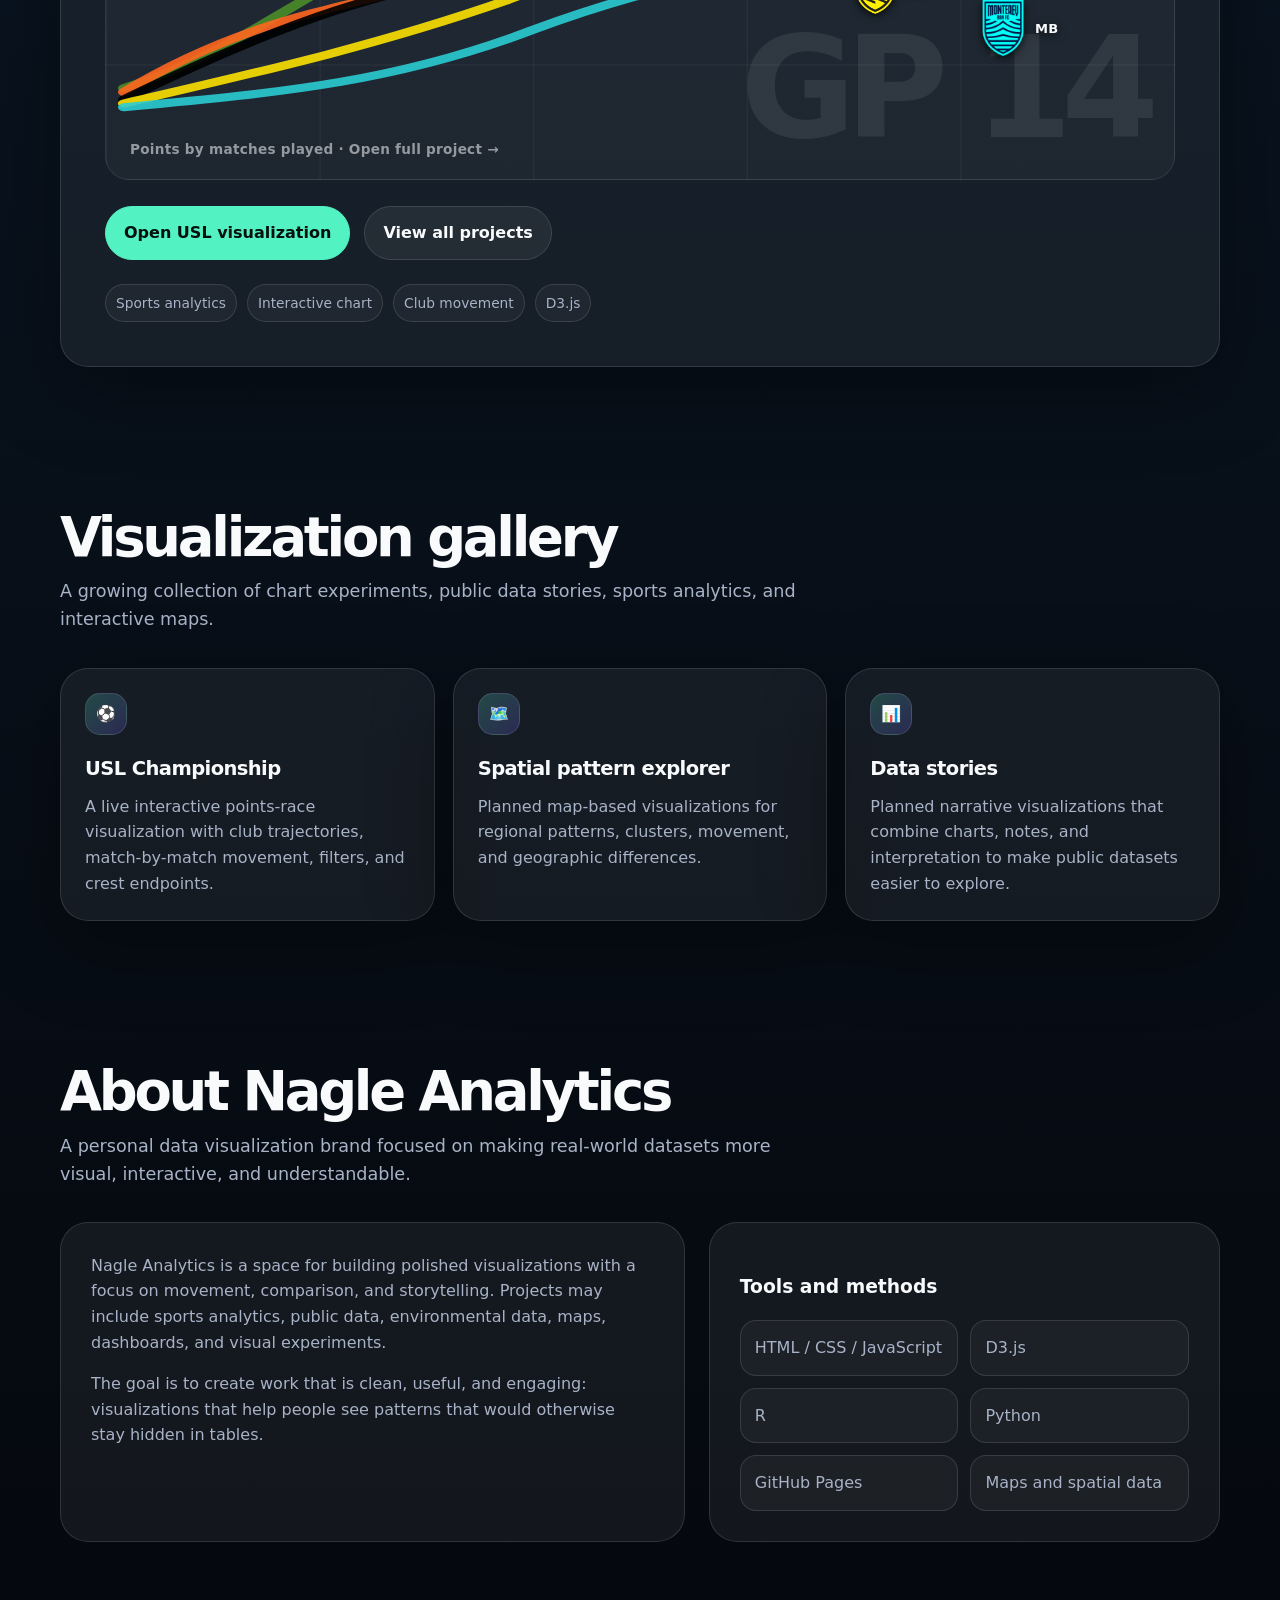
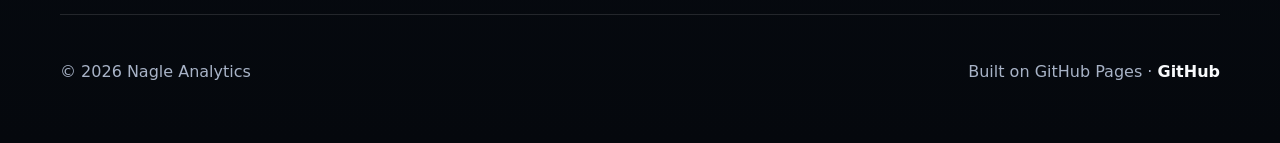
==== commit fa984730: "Refactor hero and feature sections layout Updated layout and styling for hero and feature sections. " ====
--- a/index.html
+++ b/index.html
@@ -118,11 +118,12 @@
     .hero {
       width: min(100% - 32px, var(--max-width));
       margin: 0 auto;
-      padding: 104px 0 72px;
-      display: grid;
-      grid-template-columns: 1.08fr 0.92fr;
-      gap: 48px;
-      align-items: center;
+      padding: 104px 0 96px;
+      display: block;
+    }
+
+    .hero > div {
+      max-width: 900px;
     }
 
     .eyebrow {
@@ -401,10 +402,7 @@
     }
 
     .feature {
-      display: grid;
-      grid-template-columns: 0.9fr 1.1fr;
-      gap: 24px;
-      align-items: stretch;
+      display: block;
     }
 
     .feature-copy,
@@ -429,6 +427,63 @@
     .feature-copy p {
       color: var(--muted);
       margin: 0 0 18px;
+    }
+
+    .feature-copy.is-featured {
+      padding: clamp(28px, 4vw, 44px);
+    }
+
+    .feature-copy.is-featured .feature-text {
+      max-width: 820px;
+    }
+
+    .feature-preview {
+      display: block;
+      margin: 30px 0 26px;
+      color: inherit;
+    }
+
+    .feature-preview .mini-tracker {
+      height: clamp(320px, 38vw, 460px);
+      margin: 0;
+      border-radius: 24px;
+      background-size: 100% 25%, 20% 100%;
+    }
+
+    .feature-preview .mini-tracker::after {
+      font-size: clamp(4.8rem, 11vw, 9rem);
+      right: 26px;
+      bottom: 20px;
+    }
+
+    .feature-preview .mini-line {
+      stroke-width: 4.2;
+      opacity: 0.9;
+    }
+
+    .feature-preview .mini-club,
+    .feature-preview .mini-club img {
+      width: 56px;
+      height: 56px;
+    }
+
+    .feature-preview .mini-club.is-leader img {
+      width: 66px;
+      height: 66px;
+    }
+
+    .feature-preview .mini-club-label {
+      font-size: 0.82rem;
+    }
+
+    .feature-preview .mini-axis-label {
+      font-size: 0.85rem;
+      left: 24px;
+      bottom: 18px;
+    }
+
+    .feature-copy.is-featured .hero-actions {
+      margin-top: 0;
     }
 
     .tag-list {
@@ -604,6 +659,24 @@
       font-weight: 700;
     }
 
+
+    @media (max-width: 760px) {
+      .feature-preview .mini-tracker {
+        height: 300px;
+      }
+
+      .feature-preview .mini-club,
+      .feature-preview .mini-club img {
+        width: 44px;
+        height: 44px;
+      }
+
+      .feature-preview .mini-club.is-leader img {
+        width: 52px;
+        height: 52px;
+      }
+    }
+
     @media (max-width: 900px) {
       .hero,
       .feature,
@@ -689,55 +762,6 @@
           </div>
         </div>
 
-        <a class="hero-panel hero-panel-link" href="usl-cup-tracker.html" aria-label="Open the USL Championship interactive visualization">
-          <div class="chart-card">
-            <div class="chart-top">
-              <div>
-                <h2>USL Championship</h2>
-                <p>Interactive points race</p>
-              </div>
-              <span class="status-pill">Live project</span>
-            </div>
-
-            <div class="mini-tracker" aria-hidden="true">
-              <svg viewBox="0 0 360 220" preserveAspectRatio="none">
-                <path class="mini-line" d="M0,182 C48,160 76,112 122,98 C176,80 204,40 260,24 C304,12 330,16 360,8" stroke="#4C8D2B" />
-                <path class="mini-line" d="M0,184 C58,132 96,142 136,110 C190,68 230,78 282,58 C318,44 338,50 360,48" stroke="#FF6720" />
-                <path class="mini-line" d="M0,188 C52,150 98,124 142,122 C194,118 226,86 276,82 C318,78 338,70 360,70" stroke="#010101" />
-                <path class="mini-line" d="M0,190 C46,174 88,160 134,136 C190,104 226,98 276,90 C318,84 338,94 360,86" stroke="#FCE300" />
-                <path class="mini-line" d="M0,192 C58,184 96,178 142,152 C196,122 228,118 280,112 C318,108 340,104 360,102" stroke="#2CCCD3" />
-              </svg>
-
-              <span class="mini-club is-leader" style="left: 83%; top: 18%;">
-                <img src="assets/usl/crests/tbr.png" alt="" loading="lazy" />
-                <span class="mini-club-label">TBR</span>
-              </span>
-              <span class="mini-club" style="left: 75%; top: 38%;">
-                <img src="assets/usl/crests/oc.png" alt="" loading="lazy" />
-                <span class="mini-club-label">OC</span>
-              </span>
-              <span class="mini-club" style="left: 82%; top: 48%;">
-                <img src="assets/usl/crests/oak.png" alt="" loading="lazy" />
-                <span class="mini-club-label">OAK</span>
-              </span>
-              <span class="mini-club" style="left: 72%; top: 58%;">
-                <img src="assets/usl/crests/nm.png" alt="" loading="lazy" />
-                <span class="mini-club-label">NM</span>
-              </span>
-              <span class="mini-club" style="left: 84%; top: 67%;">
-                <img src="assets/usl/crests/mb.png" alt="" loading="lazy" />
-                <span class="mini-club-label">MB</span>
-              </span>
-
-              <span class="mini-axis-label">Points by matches played</span>
-            </div>
-
-            <div class="chart-caption">
-              <span>Club crests, points, and team trajectories</span>
-              <span>Open full visualization →</span>
-            </div>
-          </div>
-        </a>
       </section>
 
       <section id="featured">
@@ -750,16 +774,53 @@
         </div>
 
         <div class="feature">
-          <div class="feature-copy">
-            <h3>USL Championship</h3>
-            <p>
-              Explore how clubs climb, fall, separate from the pack, and change position as
-              new match results are added to the standings history.
-            </p>
-            <p>
-              The full project page includes interactive controls for metric, conference, and x-axis,
-              with club crests used as visual endpoints for each trajectory.
-            </p>
+          <div class="feature-copy is-featured">
+            <div class="feature-text">
+              <h3>USL Championship</h3>
+              <p>
+                Explore how clubs climb, fall, separate from the pack, and change position as
+                new match results are added to the standings history.
+              </p>
+              <p>
+                The full project page includes interactive controls for metric, conference, and x-axis,
+                with club crests used as visual endpoints for each trajectory.
+              </p>
+            </div>
+
+            <a class="feature-preview hero-panel-link" href="usl-cup-tracker.html" aria-label="Open the USL Championship visualization">
+              <div class="mini-tracker" aria-hidden="true">
+                <svg viewBox="0 0 360 220" preserveAspectRatio="none">
+                  <path class="mini-line" d="M0,182 C48,160 76,112 122,98 C176,80 204,40 260,24 C304,12 330,16 360,8" stroke="#4C8D2B" />
+                  <path class="mini-line" d="M0,184 C58,132 96,142 136,110 C190,68 230,78 282,58 C318,44 338,50 360,48" stroke="#FF6720" />
+                  <path class="mini-line" d="M0,188 C52,150 98,124 142,122 C194,118 226,86 276,82 C318,78 338,70 360,70" stroke="#010101" />
+                  <path class="mini-line" d="M0,190 C46,174 88,160 134,136 C190,104 226,98 276,90 C318,84 338,94 360,86" stroke="#FCE300" />
+                  <path class="mini-line" d="M0,192 C58,184 96,178 142,152 C196,122 228,118 280,112 C318,108 340,104 360,102" stroke="#2CCCD3" />
+                </svg>
+
+                <span class="mini-club is-leader" style="left: 83%; top: 18%;">
+                  <img src="assets/usl/crests/tbr.png" alt="" loading="lazy" />
+                  <span class="mini-club-label">TBR</span>
+                </span>
+                <span class="mini-club" style="left: 75%; top: 38%;">
+                  <img src="assets/usl/crests/oc.png" alt="" loading="lazy" />
+                  <span class="mini-club-label">OC</span>
+                </span>
+                <span class="mini-club" style="left: 82%; top: 48%;">
+                  <img src="assets/usl/crests/oak.png" alt="" loading="lazy" />
+                  <span class="mini-club-label">OAK</span>
+                </span>
+                <span class="mini-club" style="left: 72%; top: 58%;">
+                  <img src="assets/usl/crests/nm.png" alt="" loading="lazy" />
+                  <span class="mini-club-label">NM</span>
+                </span>
+                <span class="mini-club" style="left: 84%; top: 67%;">
+                  <img src="assets/usl/crests/mb.png" alt="" loading="lazy" />
+                  <span class="mini-club-label">MB</span>
+                </span>
+
+                <span class="mini-axis-label">Points by matches played · Open full project →</span>
+              </div>
+            </a>
 
             <div class="hero-actions">
               <a class="button primary" href="usl-cup-tracker.html">Open USL visualization</a>
@@ -773,24 +834,6 @@
               <span class="tag">D3.js</span>
             </div>
           </div>
-
-          <a class="feature-visual hero-panel-link" href="usl-cup-tracker.html" aria-label="Open the USL Championship visualization">
-            <div class="mini-tracker" aria-hidden="true">
-              <svg viewBox="0 0 360 220" preserveAspectRatio="none">
-                <path class="mini-line" d="M0,182 C48,160 76,112 122,98 C176,80 204,40 260,24 C304,12 330,16 360,8" stroke="#4C8D2B" />
-                <path class="mini-line" d="M0,184 C58,132 96,142 136,110 C190,68 230,78 282,58 C318,44 338,50 360,48" stroke="#FF6720" />
-                <path class="mini-line" d="M0,188 C52,150 98,124 142,122 C194,118 226,86 276,82 C318,78 338,70 360,70" stroke="#010101" />
-                <path class="mini-line" d="M0,190 C46,174 88,160 134,136 C190,104 226,98 276,90 C318,84 338,94 360,86" stroke="#FCE300" />
-                <path class="mini-line" d="M0,192 C58,184 96,178 142,152 C196,122 228,118 280,112 C318,108 340,104 360,102" stroke="#2CCCD3" />
-              </svg>
-              <span class="mini-club is-leader" style="left: 83%; top: 18%;"><img src="assets/usl/crests/tbr.png" alt="" loading="lazy" /><span class="mini-club-label">TBR</span></span>
-              <span class="mini-club" style="left: 75%; top: 38%;"><img src="assets/usl/crests/oc.png" alt="" loading="lazy" /><span class="mini-club-label">OC</span></span>
-              <span class="mini-club" style="left: 82%; top: 48%;"><img src="assets/usl/crests/oak.png" alt="" loading="lazy" /><span class="mini-club-label">OAK</span></span>
-              <span class="mini-club" style="left: 72%; top: 58%;"><img src="assets/usl/crests/nm.png" alt="" loading="lazy" /><span class="mini-club-label">NM</span></span>
-              <span class="mini-club" style="left: 84%; top: 67%;"><img src="assets/usl/crests/mb.png" alt="" loading="lazy" /><span class="mini-club-label">MB</span></span>
-              <span class="mini-axis-label">Open full project →</span>
-            </div>
-          </a>
         </div>
       </section>
 
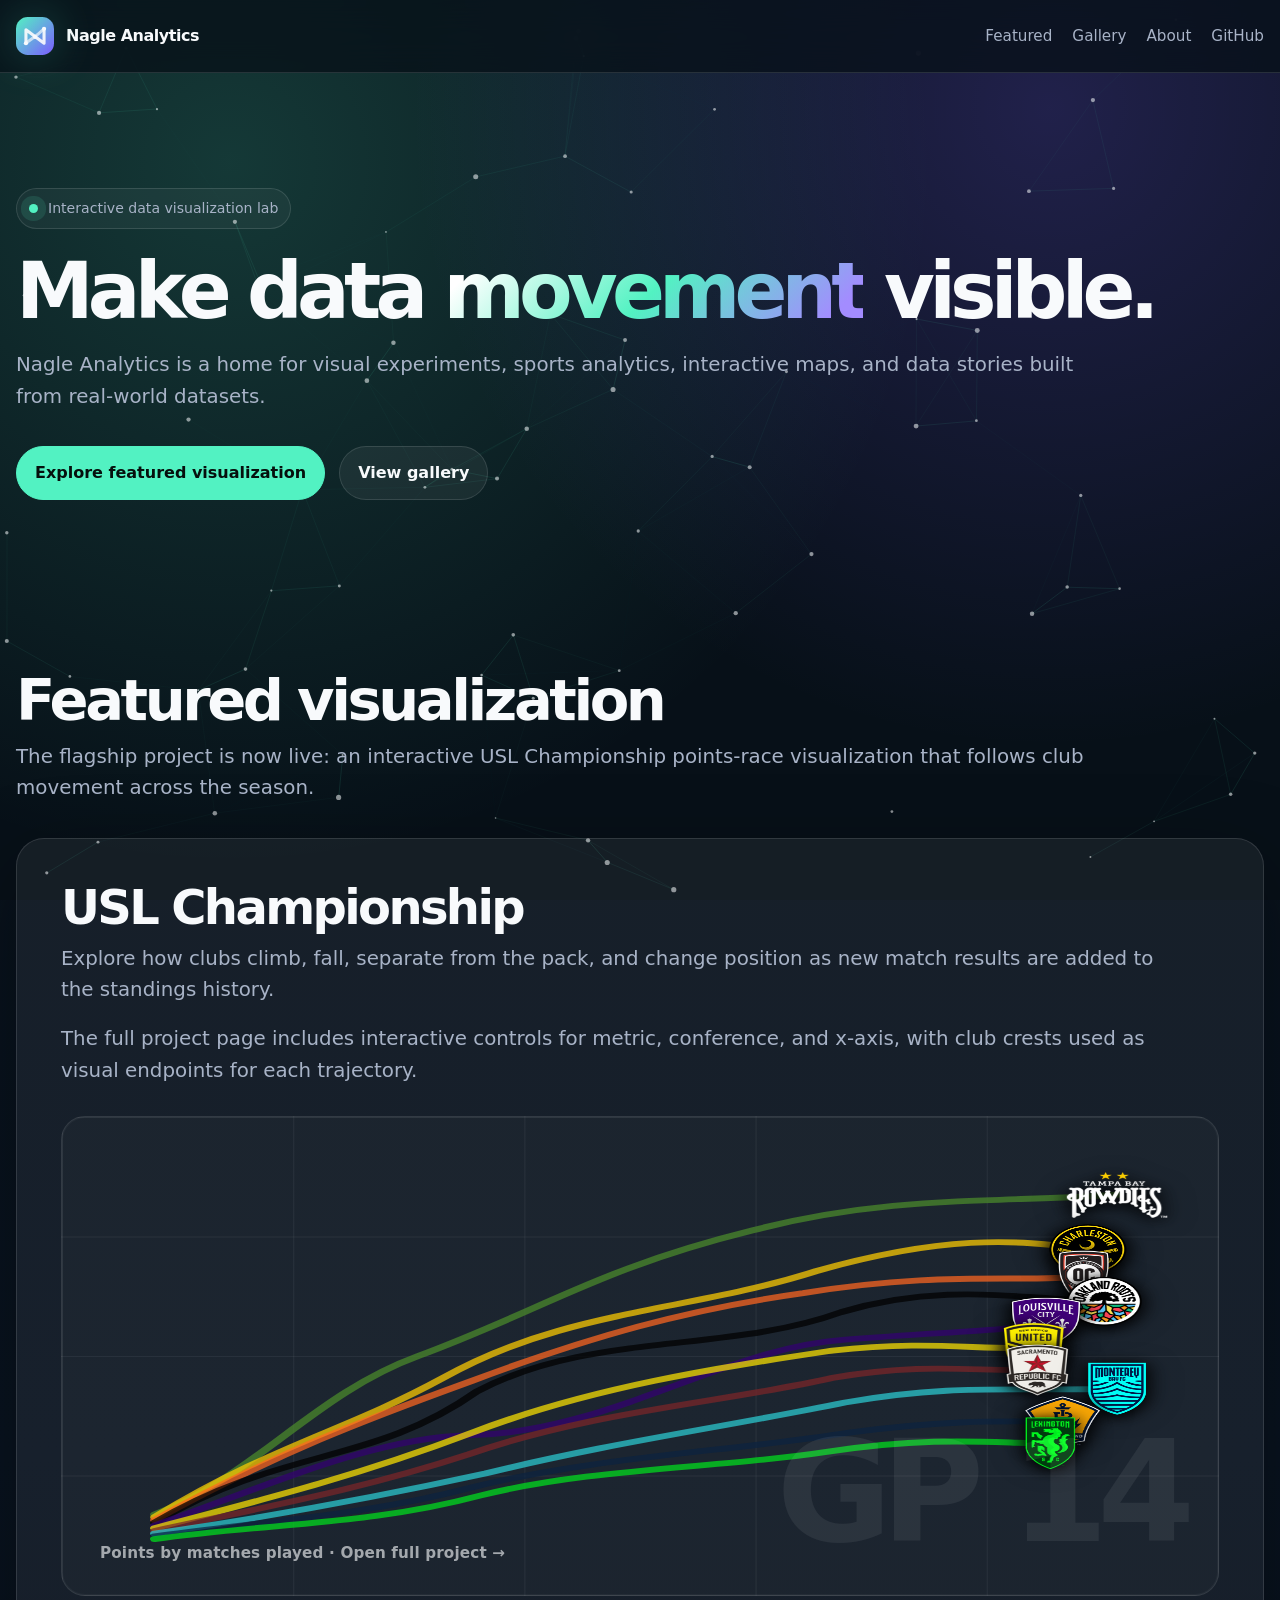
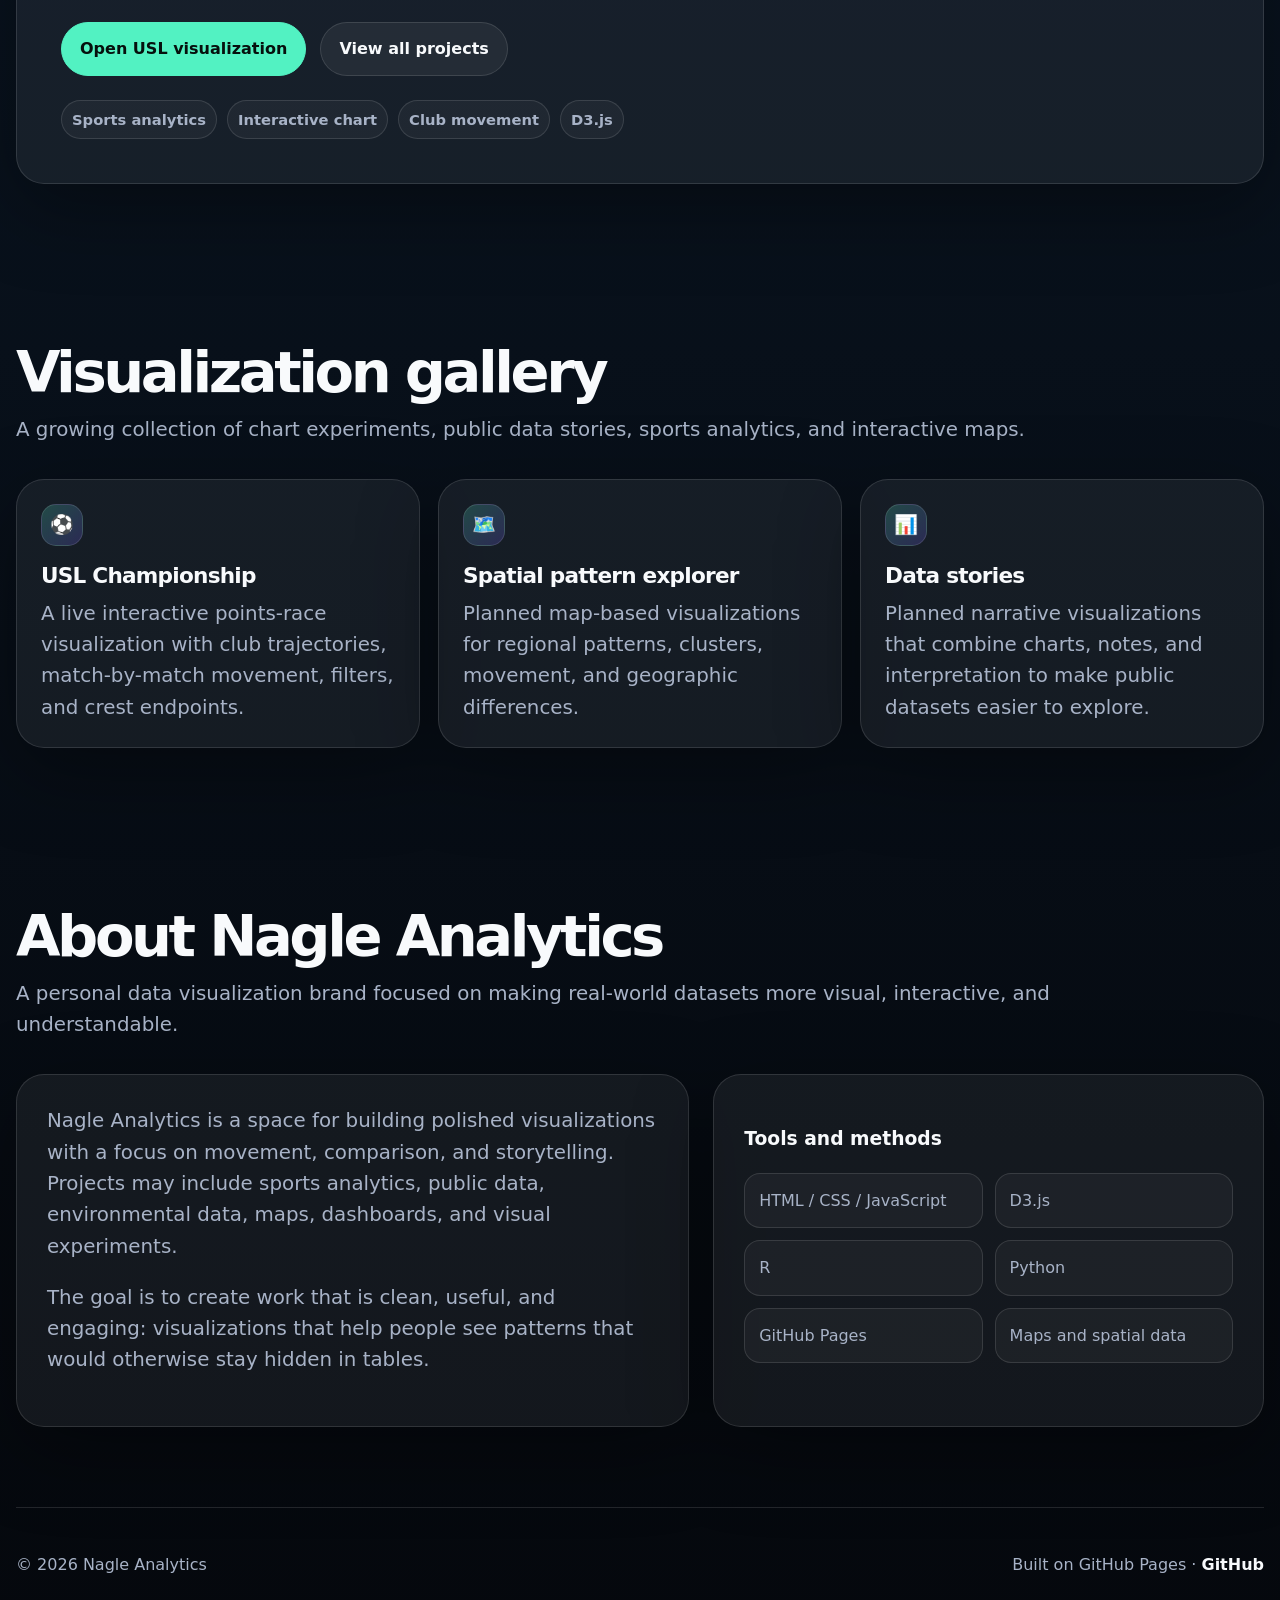
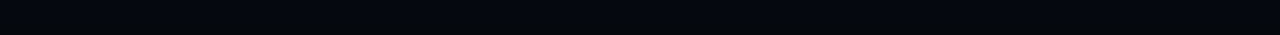
==== commit 681d263a: "Refactor CSS for layout and responsiveness improvements Updated various CSS properties for layout an" ====
--- a/index.html
+++ b/index.html
@@ -25,7 +25,9 @@
       --shadow: 0 24px 80px rgba(0, 0, 0, 0.35);
       --radius-lg: 28px;
       --radius-md: 18px;
-      --max-width: 1160px;
+      --max-width: 1280px;
+      --copy-size: clamp(1.08rem, 1.55vw, 1.35rem);
+      --copy-line: 1.58;
     }
 
     * {
@@ -52,20 +54,20 @@
       text-decoration: none;
     }
 
-.dynamic-bg {
-  position: fixed;
-  inset: 0;
-  z-index: -2;
-  width: 100%;
-  height: 100%;
-  background: #071018;
-}
-
-.page {
-  position: relative;
-  z-index: 1;
-  overflow: hidden;
-}
+    .dynamic-bg {
+      position: fixed;
+      inset: 0;
+      z-index: -2;
+      width: 100%;
+      height: 100%;
+      background: #071018;
+    }
+
+    .page {
+      position: relative;
+      z-index: 1;
+      overflow-x: hidden;
+    }
 
     .nav {
       position: sticky;
@@ -95,12 +97,30 @@
     }
 
     .brand-mark {
-      width: 36px;
-      height: 36px;
-      border-radius: 12px;
-      background:
-        linear-gradient(135deg, var(--accent), var(--accent-2));
-      box-shadow: 0 0 30px rgba(82, 242, 194, 0.25);
+      width: 38px;
+      height: 38px;
+      display: grid;
+      place-items: center;
+      flex: 0 0 auto;
+      filter: drop-shadow(0 0 22px rgba(82, 242, 194, 0.24));
+    }
+
+    .brand-mark svg {
+      width: 100%;
+      height: 100%;
+      display: block;
+    }
+
+    .logo-path {
+      fill: none;
+      stroke: rgba(248, 250, 252, 0.92);
+      stroke-width: 3.4;
+      stroke-linecap: round;
+      stroke-linejoin: round;
+    }
+
+    .logo-dot {
+      fill: #f8fafc;
     }
 
     .nav-links {
@@ -115,15 +135,19 @@
       color: var(--text);
     }
 
+    .hero,
+    section,
+    footer {
+      width: min(100% - 32px, var(--max-width));
+      margin-inline: auto;
+    }
+
     .hero {
-      width: min(100% - 32px, var(--max-width));
-      margin: 0 auto;
-      padding: 104px 0 96px;
-      display: block;
-    }
-
-    .hero > div {
-      max-width: 900px;
+      padding: clamp(72px, 9vw, 116px) 0 clamp(64px, 8vw, 92px);
+    }
+
+    .hero-content {
+      max-width: 1180px;
     }
 
     .eyebrow {
@@ -146,11 +170,18 @@
       box-shadow: 0 0 0 8px rgba(82, 242, 194, 0.12);
     }
 
+    h1,
+    h2,
+    h3 {
+      text-wrap: balance;
+    }
+
     h1 {
+      max-width: 1180px;
       margin: 24px 0 20px;
-      font-size: clamp(3rem, 8vw, 6.4rem);
-      line-height: 0.92;
-      letter-spacing: -0.08em;
+      font-size: clamp(3.35rem, 6.1vw, 5.65rem);
+      line-height: 0.98;
+      letter-spacing: -0.075em;
     }
 
     .gradient-text {
@@ -160,10 +191,19 @@
       color: transparent;
     }
 
+    .hero-copy,
+    .section-heading p,
+    .feature-copy p,
+    .card p,
+    .about-panel p {
+      color: var(--muted);
+      font-size: var(--copy-size);
+      line-height: var(--copy-line);
+    }
+
     .hero-copy {
-      max-width: 680px;
-      color: var(--muted);
-      font-size: clamp(1.08rem, 2vw, 1.35rem);
+      max-width: 1100px;
+      margin: 0;
     }
 
     .hero-actions {
@@ -181,7 +221,7 @@
       padding: 13px 18px;
       border-radius: 999px;
       border: 1px solid var(--line);
-      font-weight: 700;
+      font-weight: 800;
       transition: transform 180ms ease, border-color 180ms ease, background 180ms ease;
     }
 
@@ -201,109 +241,89 @@
       background: rgba(255, 255, 255, 0.06);
     }
 
-    .hero-panel {
-      position: relative;
-      min-height: 520px;
+    section {
+      padding: clamp(56px, 7vw, 80px) 0;
+    }
+
+    .section-heading {
+      max-width: 1100px;
+      margin-bottom: 34px;
+    }
+
+    .section-heading h2 {
+      margin: 0 0 12px;
+      font-size: clamp(2.2rem, 5vw, 3.6rem);
+      line-height: 1;
+      letter-spacing: -0.06em;
+    }
+
+    .section-heading p {
+      margin: 0;
+      max-width: 1120px;
+    }
+
+    .feature {
+      display: block;
+    }
+
+    .feature-copy,
+    .card,
+    .about-panel {
       border: 1px solid var(--line);
+      background: var(--bg-card);
       border-radius: var(--radius-lg);
-      background:
-        linear-gradient(180deg, rgba(255, 255, 255, 0.11), rgba(255, 255, 255, 0.045)),
-        rgba(255, 255, 255, 0.04);
       box-shadow: var(--shadow);
-      overflow: hidden;
-    }
-
-    .hero-panel::before {
-      content: "";
-      position: absolute;
-      inset: -40%;
-      background:
-        radial-gradient(circle, rgba(82, 242, 194, 0.12), transparent 26%),
-        radial-gradient(circle, rgba(124, 92, 255, 0.12), transparent 28%);
-      animation: drift 12s linear infinite;
-    }
-
-    @keyframes drift {
-      from { transform: rotate(0deg); }
-      to { transform: rotate(360deg); }
-    }
-
-    .chart-card {
-      position: absolute;
-      inset: 24px;
-      z-index: 2;
-      border-radius: 24px;
-      border: 1px solid var(--line);
-      background: rgba(7, 16, 24, 0.74);
-      backdrop-filter: blur(18px);
-      padding: 22px;
-      display: flex;
-      flex-direction: column;
-      justify-content: space-between;
-    }
-
-    .chart-top {
-      display: flex;
-      justify-content: space-between;
-      gap: 18px;
-      align-items: flex-start;
-    }
-
-    .chart-top h2 {
-      margin: 0;
-      letter-spacing: -0.04em;
-      font-size: 1.35rem;
-    }
-
-    .chart-top p {
-      margin: 4px 0 0;
-      color: var(--muted);
-      font-size: 0.94rem;
-    }
-
-    .status-pill {
-      white-space: nowrap;
-      color: var(--accent);
-      border: 1px solid rgba(82, 242, 194, 0.35);
-      background: rgba(82, 242, 194, 0.08);
-      padding: 6px 10px;
-      border-radius: 999px;
-      font-size: 0.78rem;
-      font-weight: 700;
-    }
-
-    .hero-panel-link {
+    }
+
+    .feature-copy {
+      padding: clamp(28px, 4vw, 44px);
+    }
+
+    .feature-copy h3 {
+      margin: 0 0 12px;
+      font-size: clamp(2rem, 4vw, 3rem);
+      line-height: 1;
+      letter-spacing: -0.055em;
+    }
+
+    .feature-copy p {
+      margin: 0 0 18px;
+      max-width: 1120px;
+    }
+
+    .feature-preview {
       display: block;
+      margin: 30px 0 26px;
       color: inherit;
     }
 
-    .hero-panel-link:focus-visible {
+    .feature-preview:focus-visible {
       outline: 3px solid rgba(82, 242, 194, 0.8);
       outline-offset: 6px;
+      border-radius: 26px;
     }
 
     .mini-tracker {
       position: relative;
-      height: 300px;
-      margin: 30px 0 22px;
-      padding: 18px;
-      border-radius: 20px;
-      border: 1px solid rgba(255,255,255,0.08);
+      min-height: clamp(330px, 38vw, 480px);
+      border-radius: 24px;
+      border: 1px solid rgba(255,255,255,0.10);
       background:
         linear-gradient(rgba(255,255,255,0.055) 1px, transparent 1px),
         linear-gradient(90deg, rgba(255,255,255,0.055) 1px, transparent 1px),
-        rgba(255,255,255,0.035);
+        rgba(255,255,255,0.025);
       background-size: 100% 25%, 20% 100%;
       overflow: hidden;
+      box-shadow: inset 0 0 0 1px rgba(255,255,255,0.03);
     }
 
     .mini-tracker::after {
       content: "GP 14";
       position: absolute;
-      right: 18px;
-      bottom: 8px;
-      color: rgba(255,255,255,0.08);
-      font-size: 4.8rem;
+      right: clamp(18px, 3vw, 34px);
+      bottom: clamp(18px, 3vw, 32px);
+      color: rgba(255,255,255,0.07);
+      font-size: clamp(4.5rem, 11vw, 9.5rem);
       line-height: 1;
       font-weight: 900;
       letter-spacing: -0.08em;
@@ -312,177 +332,44 @@
 
     .mini-tracker svg {
       position: absolute;
-      inset: 18px;
-      width: calc(100% - 36px);
-      height: calc(100% - 36px);
+      inset: clamp(18px, 3vw, 34px);
+      width: calc(100% - clamp(36px, 6vw, 68px));
+      height: calc(100% - clamp(36px, 6vw, 68px));
       overflow: visible;
     }
 
     .mini-line {
       fill: none;
-      stroke-width: 3.5;
+      stroke-width: 4.3;
       stroke-linecap: round;
       stroke-linejoin: round;
-      opacity: 0.86;
-    }
-
-    .mini-club {
-      position: absolute;
-      width: 44px;
-      height: 44px;
-      display: grid;
-      place-items: center;
-      transform: translate(-50%, -50%);
-      z-index: 3;
-    }
-
-    .mini-club img {
-      width: 44px;
-      height: 44px;
-      object-fit: contain;
-      filter: drop-shadow(0 2px 4px rgba(0,0,0,0.78));
-    }
-
-    .mini-club.is-leader img {
-      width: 52px;
-      height: 52px;
-    }
-
-    .mini-club-label {
-      position: absolute;
-      left: calc(100% + 4px);
-      color: var(--text);
-      font-size: 0.72rem;
-      font-weight: 900;
-      text-shadow: 0 2px 8px rgba(0,0,0,0.7);
+      opacity: 0.72;
+    }
+
+    .mini-crest {
+      width: 38px;
+      height: 38px;
+      filter:
+        drop-shadow(0 2px 4px rgba(0,0,0,0.85))
+        drop-shadow(0 0 6px rgba(0,0,0,0.55));
+    }
+
+    .mini-crest.leader {
+      width: 48px;
+      height: 48px;
     }
 
     .mini-axis-label {
       position: absolute;
-      left: 18px;
-      bottom: 10px;
-      color: rgba(248,250,252,0.55);
-      font-size: 0.75rem;
-      font-weight: 800;
-      letter-spacing: 0.02em;
-    }
-
-    .chart-caption {
-      display: flex;
-      justify-content: space-between;
-      gap: 12px;
-      color: var(--muted);
-      font-size: 0.9rem;
-      border-top: 1px solid var(--line);
-      padding-top: 16px;
-    }
-
-    section {
-      width: min(100% - 32px, var(--max-width));
-      margin: 0 auto;
-      padding: 72px 0;
-    }
-
-    .section-heading {
-      max-width: 760px;
-      margin-bottom: 34px;
-    }
-
-    .section-heading h2 {
-      margin: 0 0 12px;
-      font-size: clamp(2rem, 5vw, 3.4rem);
-      line-height: 1;
-      letter-spacing: -0.06em;
-    }
-
-    .section-heading p {
-      margin: 0;
-      color: var(--muted);
-      font-size: 1.1rem;
-    }
-
-    .feature {
-      display: block;
-    }
-
-    .feature-copy,
-    .feature-visual,
-    .card {
-      border: 1px solid var(--line);
-      background: var(--bg-card);
-      border-radius: var(--radius-lg);
-      box-shadow: var(--shadow);
-    }
-
-    .feature-copy {
-      padding: 30px;
-    }
-
-    .feature-copy h3 {
-      margin: 0 0 12px;
-      font-size: 2rem;
-      letter-spacing: -0.05em;
-    }
-
-    .feature-copy p {
-      color: var(--muted);
-      margin: 0 0 18px;
-    }
-
-    .feature-copy.is-featured {
-      padding: clamp(28px, 4vw, 44px);
-    }
-
-    .feature-copy.is-featured .feature-text {
-      max-width: 820px;
-    }
-
-    .feature-preview {
-      display: block;
-      margin: 30px 0 26px;
-      color: inherit;
-    }
-
-    .feature-preview .mini-tracker {
-      height: clamp(320px, 38vw, 460px);
-      margin: 0;
-      border-radius: 24px;
-      background-size: 100% 25%, 20% 100%;
-    }
-
-    .feature-preview .mini-tracker::after {
-      font-size: clamp(4.8rem, 11vw, 9rem);
-      right: 26px;
-      bottom: 20px;
-    }
-
-    .feature-preview .mini-line {
-      stroke-width: 4.2;
-      opacity: 0.9;
-    }
-
-    .feature-preview .mini-club,
-    .feature-preview .mini-club img {
-      width: 56px;
-      height: 56px;
-    }
-
-    .feature-preview .mini-club.is-leader img {
-      width: 66px;
-      height: 66px;
-    }
-
-    .feature-preview .mini-club-label {
-      font-size: 0.82rem;
-    }
-
-    .feature-preview .mini-axis-label {
-      font-size: 0.85rem;
-      left: 24px;
-      bottom: 18px;
-    }
-
-    .feature-copy.is-featured .hero-actions {
+      left: clamp(22px, 3vw, 38px);
+      bottom: clamp(18px, 3vw, 30px);
+      color: rgba(248,250,252,0.62);
+      font-size: 0.95rem;
+      font-weight: 850;
+      letter-spacing: 0.01em;
+    }
+
+    .hero-actions.compact-actions {
       margin-top: 0;
     }
 
@@ -499,76 +386,8 @@
       border: 1px solid var(--line);
       color: var(--muted);
       background: rgba(255,255,255,0.04);
-      font-size: 0.86rem;
-    }
-
-    .feature-visual {
-      min-height: 440px;
-      padding: 26px;
-      overflow: hidden;
-    }
-
-    .bump-placeholder {
-      height: 100%;
-      min-height: 380px;
-      border-radius: 24px;
-      border: 1px solid rgba(255,255,255,0.1);
-      background:
-        linear-gradient(rgba(255,255,255,0.055) 1px, transparent 1px),
-        linear-gradient(90deg, rgba(255,255,255,0.055) 1px, transparent 1px),
-        rgba(255,255,255,0.035);
-      background-size: 100% 20%, 16.66% 100%;
-      position: relative;
-      overflow: hidden;
-    }
-
-    .bump-line {
-      position: absolute;
-      left: 8%;
-      right: 8%;
-      height: 3px;
-      border-radius: 999px;
-      background: linear-gradient(90deg, var(--accent), var(--accent-2));
-      transform-origin: left center;
-      opacity: 0.9;
-    }
-
-    .bump-line.one {
-      top: 28%;
-      transform: rotate(7deg);
-    }
-
-    .bump-line.two {
-      top: 48%;
-      transform: rotate(-5deg);
-      background: linear-gradient(90deg, #ffffff, var(--accent));
-      opacity: 0.55;
-    }
-
-    .bump-line.three {
-      top: 67%;
-      transform: rotate(4deg);
-      background: linear-gradient(90deg, var(--accent-2), #ffffff);
-      opacity: 0.45;
-    }
-
-    .bump-dot {
-      position: absolute;
-      width: 16px;
-      height: 16px;
-      border-radius: 99px;
-      background: var(--accent);
-      box-shadow: 0 0 24px rgba(82, 242, 194, 0.7);
-      animation: moveDot 5s ease-in-out infinite;
-    }
-
-    .bump-dot.a { top: 25%; left: 12%; }
-    .bump-dot.b { top: 45%; left: 48%; animation-delay: 0.5s; background: var(--accent-2); }
-    .bump-dot.c { top: 64%; left: 78%; animation-delay: 1s; background: #ffffff; }
-
-    @keyframes moveDot {
-      0%, 100% { transform: translateY(0); }
-      50% { transform: translateY(-18px); }
+      font-size: 0.92rem;
+      font-weight: 700;
     }
 
     .gallery {
@@ -597,17 +416,18 @@
       display: grid;
       place-items: center;
       margin-bottom: 18px;
+      font-size: 1.2rem;
     }
 
     .card h3 {
       margin: 0 0 10px;
-      font-size: 1.22rem;
-      letter-spacing: -0.03em;
+      font-size: 1.35rem;
+      letter-spacing: -0.035em;
+      line-height: 1.08;
     }
 
     .card p {
       margin: 0;
-      color: var(--muted);
     }
 
     .about-grid {
@@ -617,14 +437,10 @@
     }
 
     .about-panel {
-      border-radius: var(--radius-lg);
-      border: 1px solid var(--line);
-      background: var(--bg-card);
       padding: 30px;
     }
 
     .about-panel p {
-      color: var(--muted);
       margin-top: 0;
     }
 
@@ -640,11 +456,10 @@
       border: 1px solid var(--line);
       background: rgba(255,255,255,0.04);
       color: var(--muted);
+      font-size: 1rem;
     }
 
     footer {
-      width: min(100% - 32px, var(--max-width));
-      margin: 0 auto;
       padding: 44px 0 58px;
       color: var(--muted);
       border-top: 1px solid var(--line);
@@ -659,51 +474,53 @@
       font-weight: 700;
     }
 
-
-    @media (max-width: 760px) {
-      .feature-preview .mini-tracker {
-        height: 300px;
-      }
-
-      .feature-preview .mini-club,
-      .feature-preview .mini-club img {
-        width: 44px;
-        height: 44px;
-      }
-
-      .feature-preview .mini-club.is-leader img {
-        width: 52px;
-        height: 52px;
-      }
-    }
-
     @media (max-width: 900px) {
-      .hero,
-      .feature,
+      .nav-inner {
+        min-height: auto;
+        padding: 16px 0;
+        flex-wrap: wrap;
+      }
+
+      .nav-links {
+        width: 100%;
+        justify-content: flex-start;
+        flex-wrap: wrap;
+        gap: 14px;
+      }
+
+      .gallery,
       .about-grid {
         grid-template-columns: 1fr;
       }
 
-      .hero {
-        padding-top: 72px;
-      }
-
-      .hero-panel {
-        min-height: 460px;
-      }
-
-      .gallery {
-        grid-template-columns: 1fr;
-      }
-
-      .nav-links {
-        display: none;
-      }
-    }
-
-    @media (max-width: 560px) {
-      .chart-caption {
-        flex-direction: column;
+      h1 {
+        font-size: clamp(3.35rem, 12vw, 5rem);
+      }
+    }
+
+    @media (max-width: 640px) {
+      :root {
+        --copy-size: 1.06rem;
+      }
+
+      .hero,
+      section,
+      footer {
+        width: min(100% - 24px, var(--max-width));
+      }
+
+      .mini-tracker {
+        min-height: 300px;
+      }
+
+      .mini-line {
+        stroke-width: 3.6;
+      }
+
+      .mini-crest,
+      .mini-crest.leader {
+        width: 34px;
+        height: 34px;
       }
 
       .tool-list {
@@ -711,10 +528,20 @@
       }
 
       .feature-copy,
-      .feature-visual,
       .about-panel,
       .card {
         border-radius: 22px;
+      }
+    }
+
+    @media (prefers-reduced-motion: reduce) {
+      *,
+      *::before,
+      *::after {
+        animation-duration: 0.01ms !important;
+        animation-iteration-count: 1 !important;
+        scroll-behavior: auto !important;
+        transition-duration: 0.01ms !important;
       }
     }
   </style>
@@ -725,8 +552,23 @@
   <div class="page">
     <header class="nav">
       <div class="nav-inner">
-        <a class="brand" href="index.html">
-          <span class="brand-mark" aria-hidden="true"></span>
+        <a class="brand" href="index.html" aria-label="Nagle Analytics home">
+          <span class="brand-mark" aria-hidden="true">
+            <svg viewBox="0 0 42 42" role="img">
+              <defs>
+                <linearGradient id="logoGradient" x1="0" y1="0" x2="1" y2="1">
+                  <stop offset="0" stop-color="#52f2c2" />
+                  <stop offset="1" stop-color="#7c5cff" />
+                </linearGradient>
+              </defs>
+              <rect width="42" height="42" rx="13" fill="url(#logoGradient)" />
+              <path class="logo-path" d="M11 29 L11 14 L31 29 L31 13" />
+              <path class="logo-path" d="M11 29 C17 24 22 22 31 13" opacity="0.72" />
+              <circle class="logo-dot" cx="11" cy="29" r="2.3" />
+              <circle class="logo-dot" cx="21" cy="22" r="2.3" opacity="0.9" />
+              <circle class="logo-dot" cx="31" cy="13" r="2.3" />
+            </svg>
+          </span>
           <span>Nagle Analytics</span>
         </a>
 
@@ -741,7 +583,7 @@
 
     <main>
       <section class="hero">
-        <div>
+        <div class="hero-content">
           <span class="eyebrow">
             <span class="pulse" aria-hidden="true"></span>
             Interactive data visualization lab
@@ -761,7 +603,6 @@
             <a class="button secondary" href="#gallery">View gallery</a>
           </div>
         </div>
-
       </section>
 
       <section id="featured">
@@ -787,42 +628,37 @@
               </p>
             </div>
 
-            <a class="feature-preview hero-panel-link" href="usl-cup-tracker.html" aria-label="Open the USL Championship visualization">
+            <a class="feature-preview" href="usl-cup-tracker.html" aria-label="Open the USL Championship visualization">
               <div class="mini-tracker" aria-hidden="true">
-                <svg viewBox="0 0 360 220" preserveAspectRatio="none">
-                  <path class="mini-line" d="M0,182 C48,160 76,112 122,98 C176,80 204,40 260,24 C304,12 330,16 360,8" stroke="#4C8D2B" />
-                  <path class="mini-line" d="M0,184 C58,132 96,142 136,110 C190,68 230,78 282,58 C318,44 338,50 360,48" stroke="#FF6720" />
-                  <path class="mini-line" d="M0,188 C52,150 98,124 142,122 C194,118 226,86 276,82 C318,78 338,70 360,70" stroke="#010101" />
-                  <path class="mini-line" d="M0,190 C46,174 88,160 134,136 C190,104 226,98 276,90 C318,84 338,94 360,86" stroke="#FCE300" />
-                  <path class="mini-line" d="M0,192 C58,184 96,178 142,152 C196,122 228,118 280,112 C318,108 340,104 360,102" stroke="#2CCCD3" />
+                <svg viewBox="0 0 520 300" preserveAspectRatio="none">
+                  <path class="mini-line" d="M28,266 C76,238 104,178 154,150 C214,116 240,86 314,58 C380,32 430,38 488,32" stroke="#4C8D2B" />
+                  <path class="mini-line" d="M28,268 C86,214 118,206 166,166 C224,116 282,118 344,88 C404,62 438,64 474,72" stroke="#FFCD00" />
+                  <path class="mini-line" d="M28,270 C88,220 126,198 180,168 C236,136 282,116 338,104 C402,88 438,96 472,92" stroke="#FF6720" />
+                  <path class="mini-line" d="M28,272 C90,216 132,230 182,176 C236,132 302,148 356,118 C404,96 440,108 482,110" stroke="#010101" />
+                  <path class="mini-line" d="M28,274 C84,244 132,210 178,208 C246,206 300,144 358,138 C408,132 432,132 454,126" stroke="#330072" />
+                  <path class="mini-line" d="M28,276 C88,252 128,236 180,206 C238,172 300,158 352,146 C398,138 422,146 448,144" stroke="#FCE300" />
+                  <path class="mini-line" d="M28,278 C82,260 126,248 178,222 C238,190 300,184 352,166 C398,154 422,162 450,160" stroke="#7C2629" />
+                  <path class="mini-line" d="M28,280 C90,266 138,252 186,236 C244,214 300,202 358,184 C410,170 438,176 488,174" stroke="#2CCCD3" />
+                  <path class="mini-line" d="M28,282 C86,270 130,266 180,246 C238,224 302,220 360,206 C410,196 436,198 462,198" stroke="#0C2340" />
+                  <path class="mini-line" d="M28,284 C84,272 130,274 184,252 C236,232 298,232 350,220 C402,208 430,214 456,214" stroke="#00E11E" />
+
+                  <image class="mini-crest leader" href="assets/usl/crests/tbr.png" x="464" y="8" width="48" height="48" preserveAspectRatio="xMidYMid meet" />
+                  <image class="mini-crest" href="assets/usl/crests/chs.png" x="455" y="53" width="38" height="38" preserveAspectRatio="xMidYMid meet" />
+                  <image class="mini-crest" href="assets/usl/crests/oc.png" x="453" y="73" width="38" height="38" preserveAspectRatio="xMidYMid meet" />
+                  <image class="mini-crest" href="assets/usl/crests/oak.png" x="463" y="91" width="38" height="38" preserveAspectRatio="xMidYMid meet" />
+                  <image class="mini-crest" href="assets/usl/crests/lou.png" x="435" y="107" width="38" height="38" preserveAspectRatio="xMidYMid meet" />
+                  <image class="mini-crest" href="assets/usl/crests/nm.png" x="429" y="125" width="38" height="38" preserveAspectRatio="xMidYMid meet" />
+                  <image class="mini-crest" href="assets/usl/crests/sac.png" x="431" y="141" width="38" height="38" preserveAspectRatio="xMidYMid meet" />
+                  <image class="mini-crest" href="assets/usl/crests/mb.png" x="469" y="155" width="38" height="38" preserveAspectRatio="xMidYMid meet" />
+                  <image class="mini-crest" href="assets/usl/crests/ri.png" x="443" y="179" width="38" height="38" preserveAspectRatio="xMidYMid meet" />
+                  <image class="mini-crest" href="assets/usl/crests/lex.png" x="437" y="195" width="38" height="38" preserveAspectRatio="xMidYMid meet" />
                 </svg>
-
-                <span class="mini-club is-leader" style="left: 83%; top: 18%;">
-                  <img src="assets/usl/crests/tbr.png" alt="" loading="lazy" />
-                  <span class="mini-club-label">TBR</span>
-                </span>
-                <span class="mini-club" style="left: 75%; top: 38%;">
-                  <img src="assets/usl/crests/oc.png" alt="" loading="lazy" />
-                  <span class="mini-club-label">OC</span>
-                </span>
-                <span class="mini-club" style="left: 82%; top: 48%;">
-                  <img src="assets/usl/crests/oak.png" alt="" loading="lazy" />
-                  <span class="mini-club-label">OAK</span>
-                </span>
-                <span class="mini-club" style="left: 72%; top: 58%;">
-                  <img src="assets/usl/crests/nm.png" alt="" loading="lazy" />
-                  <span class="mini-club-label">NM</span>
-                </span>
-                <span class="mini-club" style="left: 84%; top: 67%;">
-                  <img src="assets/usl/crests/mb.png" alt="" loading="lazy" />
-                  <span class="mini-club-label">MB</span>
-                </span>
 
                 <span class="mini-axis-label">Points by matches played · Open full project →</span>
               </div>
             </a>
 
-            <div class="hero-actions">
+            <div class="hero-actions compact-actions">
               <a class="button primary" href="usl-cup-tracker.html">Open USL visualization</a>
               <a class="button secondary" href="viz-gallery.html">View all projects</a>
             </div>
@@ -929,12 +765,12 @@
 
   const canvas = document.getElementById("dynamic-bg");
   const ctx = canvas.getContext("2d");
+  const reduceMotion = window.matchMedia("(prefers-reduced-motion: reduce)").matches;
 
   let width;
   let height;
   let particles = [];
 
-  const particleCount = 72;
   const maxDistance = 150;
 
   function resizeCanvas() {
@@ -943,6 +779,7 @@
   }
 
   function createParticles() {
+    const particleCount = window.innerWidth < 700 ? 34 : 72;
     particles = [];
 
     for (let i = 0; i < particleCount; i++) {
@@ -995,8 +832,10 @@
     for (let i = 0; i < particles.length; i++) {
       const p = particles[i];
 
-      p.x += p.vx;
-      p.y += p.vy;
+      if (!reduceMotion) {
+        p.x += p.vx;
+        p.y += p.vy;
+      }
 
       if (p.x < 0 || p.x > width) p.vx *= -1;
       if (p.y < 0 || p.y > height) p.vy *= -1;
@@ -1033,12 +872,16 @@
     drawBackgroundGlow();
     drawConnections();
     drawParticles();
-    requestAnimationFrame(animate);
+
+    if (!reduceMotion) {
+      requestAnimationFrame(animate);
+    }
   }
 
   window.addEventListener("resize", () => {
     resizeCanvas();
     createParticles();
+    drawBackgroundGlow();
   });
 
   resizeCanvas();
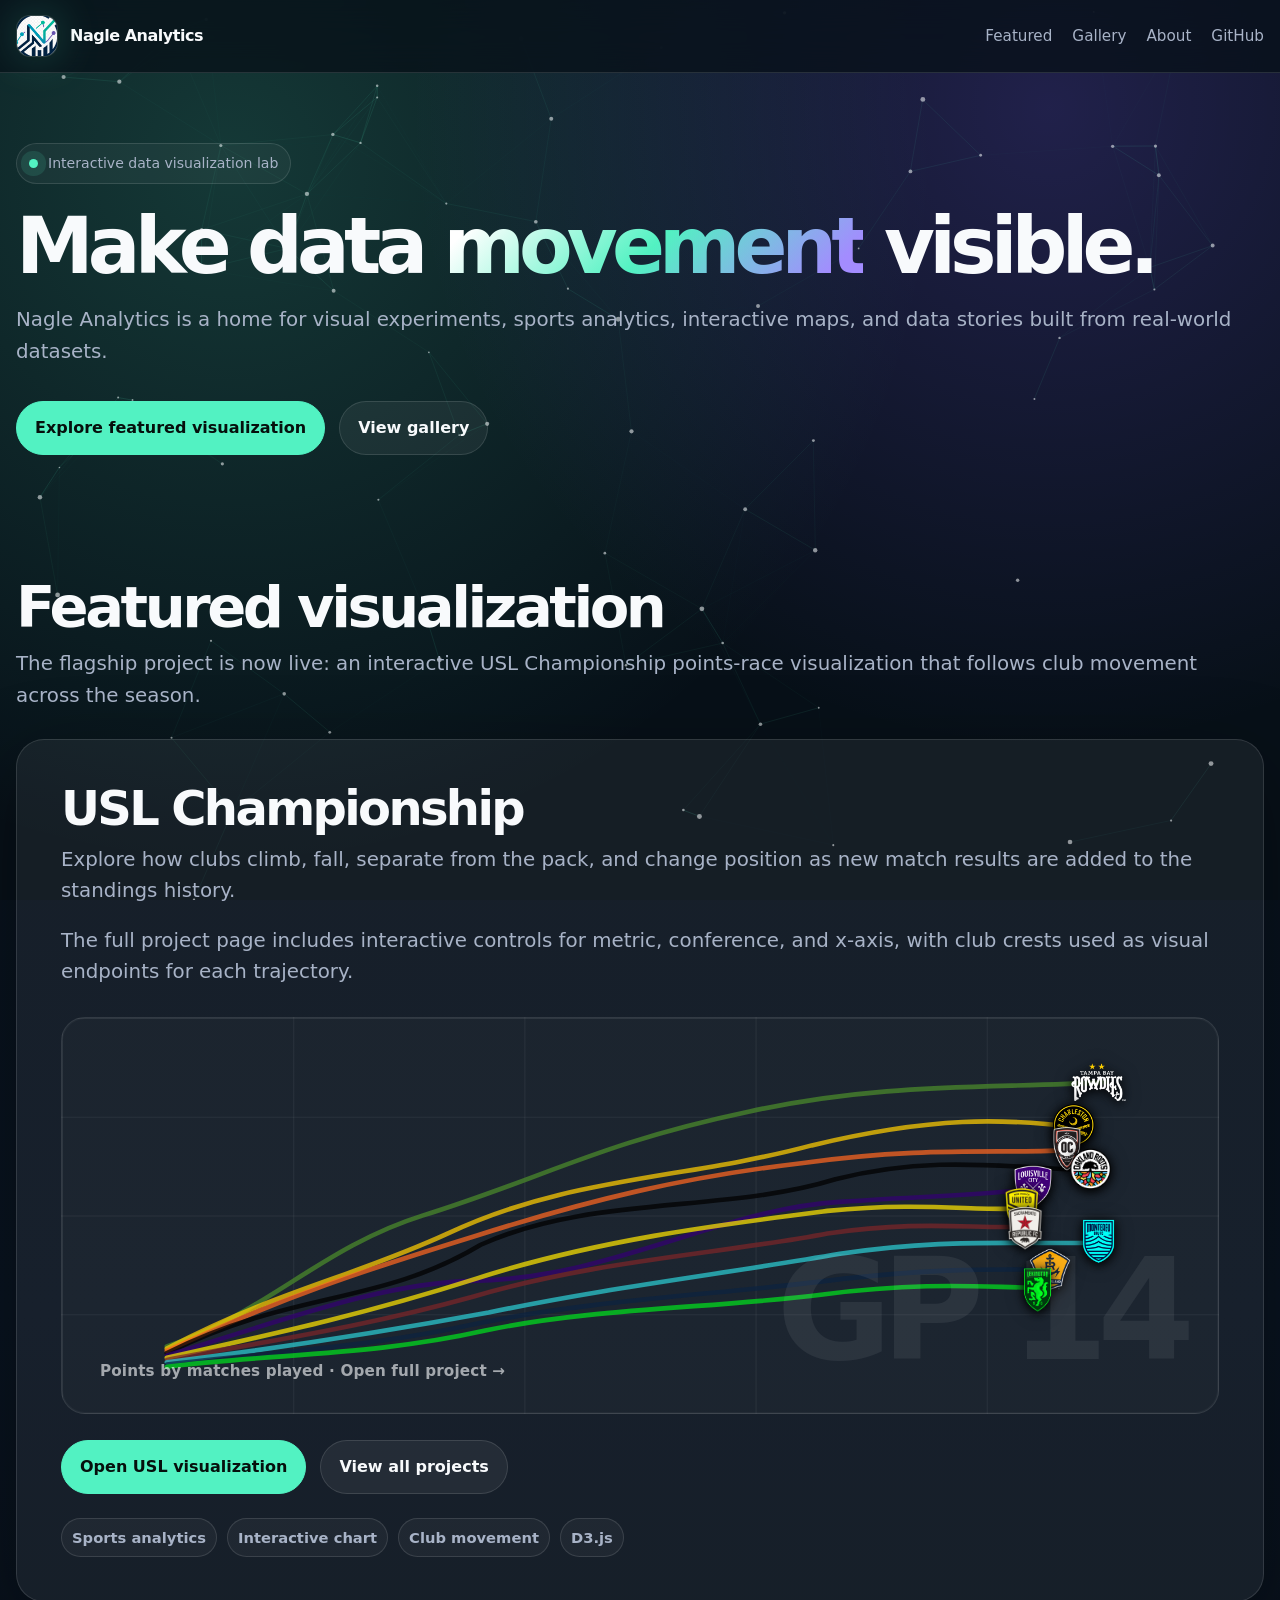
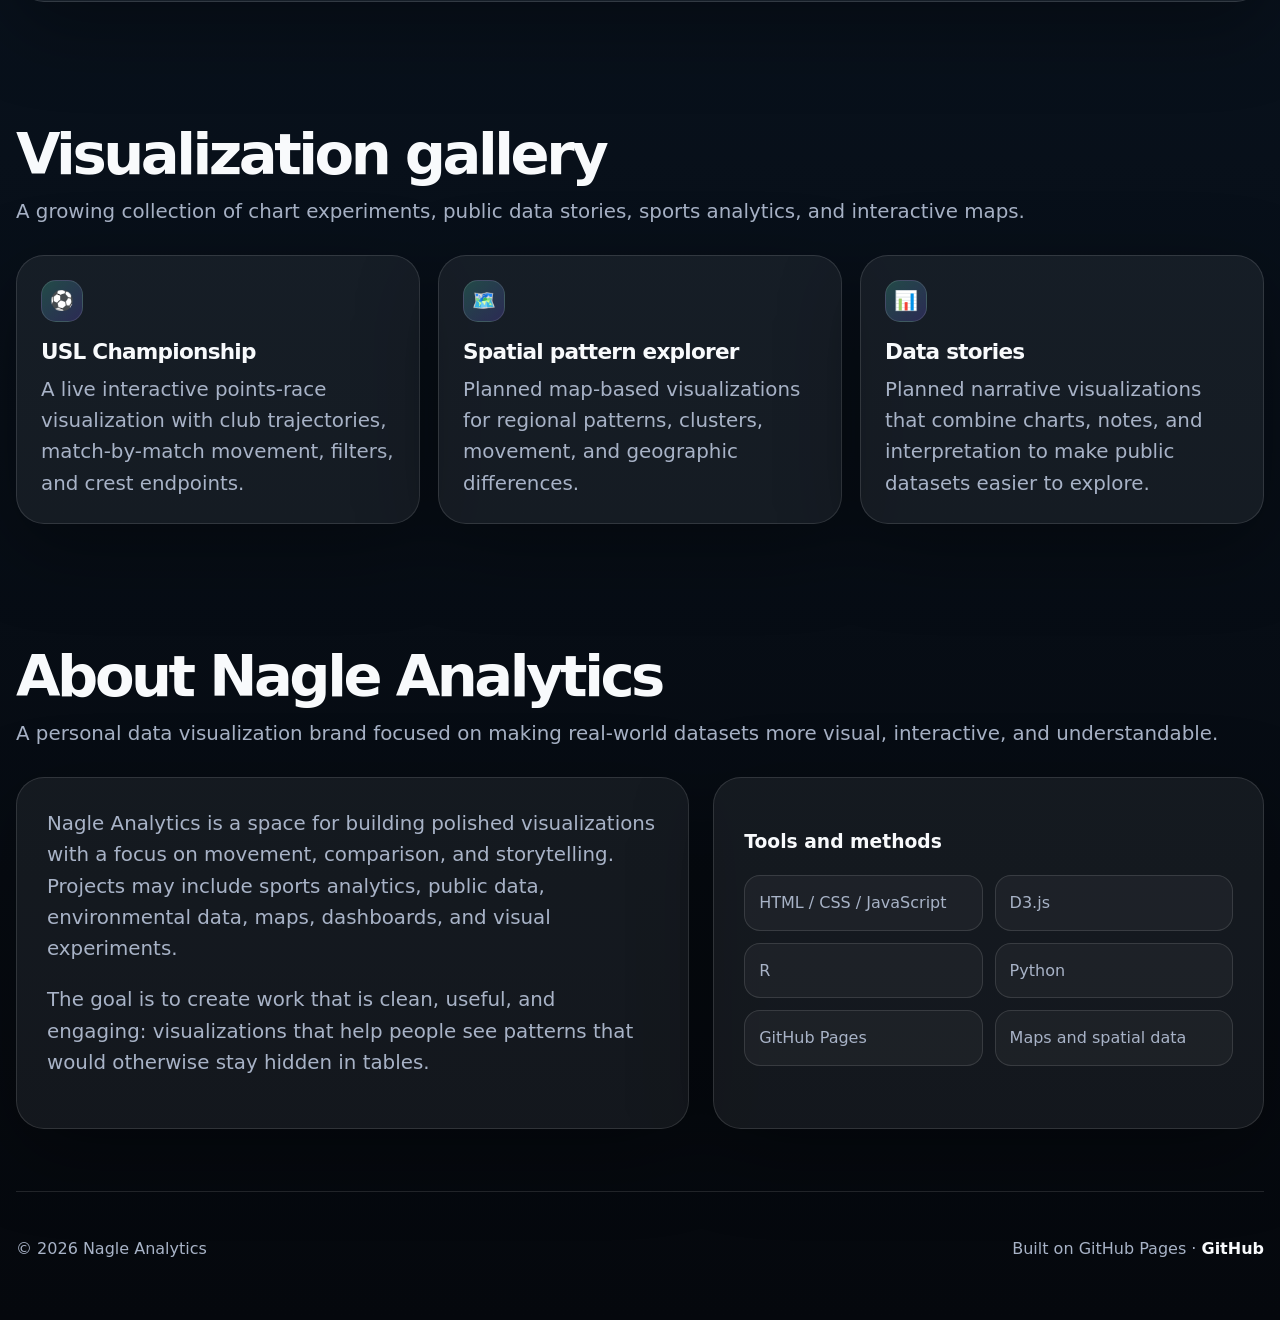
==== commit af83867f: "Refactor styles and replace logo with image Updated various CSS styles for layout adjustments and im" ====
--- a/index.html
+++ b/index.html
@@ -25,7 +25,7 @@
       --shadow: 0 24px 80px rgba(0, 0, 0, 0.35);
       --radius-lg: 28px;
       --radius-md: 18px;
-      --max-width: 1280px;
+      --max-width: 1360px;
       --copy-size: clamp(1.08rem, 1.55vw, 1.35rem);
       --copy-line: 1.58;
     }
@@ -97,30 +97,24 @@
     }
 
     .brand-mark {
-      width: 38px;
-      height: 38px;
+      width: 42px;
+      height: 42px;
       display: grid;
       place-items: center;
       flex: 0 0 auto;
+      border-radius: 14px;
+      background: rgba(255, 255, 255, 0.045);
+      border: 1px solid rgba(255, 255, 255, 0.10);
+      overflow: hidden;
       filter: drop-shadow(0 0 22px rgba(82, 242, 194, 0.24));
     }
 
-    .brand-mark svg {
+    .brand-mark img {
       width: 100%;
       height: 100%;
+      object-fit: contain;
       display: block;
-    }
-
-    .logo-path {
-      fill: none;
-      stroke: rgba(248, 250, 252, 0.92);
-      stroke-width: 3.4;
-      stroke-linecap: round;
-      stroke-linejoin: round;
-    }
-
-    .logo-dot {
-      fill: #f8fafc;
+      transform: scale(1.18);
     }
 
     .nav-links {
@@ -143,11 +137,11 @@
     }
 
     .hero {
-      padding: clamp(72px, 9vw, 116px) 0 clamp(64px, 8vw, 92px);
+      padding: clamp(42px, 5.5vw, 72px) 0 clamp(42px, 5vw, 62px);
     }
 
     .hero-content {
-      max-width: 1180px;
+      max-width: 100%;
     }
 
     .eyebrow {
@@ -177,7 +171,7 @@
     }
 
     h1 {
-      max-width: 1180px;
+      max-width: 100%;
       margin: 24px 0 20px;
       font-size: clamp(3.35rem, 6.1vw, 5.65rem);
       line-height: 0.98;
@@ -202,7 +196,7 @@
     }
 
     .hero-copy {
-      max-width: 1100px;
+      max-width: 100%;
       margin: 0;
     }
 
@@ -242,12 +236,12 @@
     }
 
     section {
-      padding: clamp(56px, 7vw, 80px) 0;
+      padding: clamp(42px, 5vw, 62px) 0;
     }
 
     .section-heading {
-      max-width: 1100px;
-      margin-bottom: 34px;
+      max-width: 100%;
+      margin-bottom: 28px;
     }
 
     .section-heading h2 {
@@ -259,7 +253,7 @@
 
     .section-heading p {
       margin: 0;
-      max-width: 1120px;
+      max-width: 100%;
     }
 
     .feature {
@@ -288,7 +282,7 @@
 
     .feature-copy p {
       margin: 0 0 18px;
-      max-width: 1120px;
+      max-width: 100%;
     }
 
     .feature-preview {
@@ -305,7 +299,7 @@
 
     .mini-tracker {
       position: relative;
-      min-height: clamp(330px, 38vw, 480px);
+      min-height: clamp(300px, 31vw, 420px);
       border-radius: 24px;
       border: 1px solid rgba(255,255,255,0.10);
       background:
@@ -332,15 +326,15 @@
 
     .mini-tracker svg {
       position: absolute;
-      inset: clamp(18px, 3vw, 34px);
-      width: calc(100% - clamp(36px, 6vw, 68px));
-      height: calc(100% - clamp(36px, 6vw, 68px));
+      inset: clamp(14px, 2.2vw, 28px);
+      width: calc(100% - clamp(28px, 4.4vw, 56px));
+      height: calc(100% - clamp(28px, 4.4vw, 56px));
       overflow: visible;
     }
 
     .mini-line {
       fill: none;
-      stroke-width: 4.3;
+      stroke-width: 4.1;
       stroke-linecap: round;
       stroke-linejoin: round;
       opacity: 0.72;
@@ -510,7 +504,7 @@
       }
 
       .mini-tracker {
-        min-height: 300px;
+        min-height: 260px;
       }
 
       .mini-line {
@@ -554,20 +548,7 @@
       <div class="nav-inner">
         <a class="brand" href="index.html" aria-label="Nagle Analytics home">
           <span class="brand-mark" aria-hidden="true">
-            <svg viewBox="0 0 42 42" role="img">
-              <defs>
-                <linearGradient id="logoGradient" x1="0" y1="0" x2="1" y2="1">
-                  <stop offset="0" stop-color="#52f2c2" />
-                  <stop offset="1" stop-color="#7c5cff" />
-                </linearGradient>
-              </defs>
-              <rect width="42" height="42" rx="13" fill="url(#logoGradient)" />
-              <path class="logo-path" d="M11 29 L11 14 L31 29 L31 13" />
-              <path class="logo-path" d="M11 29 C17 24 22 22 31 13" opacity="0.72" />
-              <circle class="logo-dot" cx="11" cy="29" r="2.3" />
-              <circle class="logo-dot" cx="21" cy="22" r="2.3" opacity="0.9" />
-              <circle class="logo-dot" cx="31" cy="13" r="2.3" />
-            </svg>
+            <img src="assets/brand/nagle-analytics-mark-transparent.png" alt="" loading="eager" />
           </span>
           <span>Nagle Analytics</span>
         </a>
@@ -630,28 +611,28 @@
 
             <a class="feature-preview" href="usl-cup-tracker.html" aria-label="Open the USL Championship visualization">
               <div class="mini-tracker" aria-hidden="true">
-                <svg viewBox="0 0 520 300" preserveAspectRatio="none">
-                  <path class="mini-line" d="M28,266 C76,238 104,178 154,150 C214,116 240,86 314,58 C380,32 430,38 488,32" stroke="#4C8D2B" />
-                  <path class="mini-line" d="M28,268 C86,214 118,206 166,166 C224,116 282,118 344,88 C404,62 438,64 474,72" stroke="#FFCD00" />
-                  <path class="mini-line" d="M28,270 C88,220 126,198 180,168 C236,136 282,116 338,104 C402,88 438,96 472,92" stroke="#FF6720" />
-                  <path class="mini-line" d="M28,272 C90,216 132,230 182,176 C236,132 302,148 356,118 C404,96 440,108 482,110" stroke="#010101" />
-                  <path class="mini-line" d="M28,274 C84,244 132,210 178,208 C246,206 300,144 358,138 C408,132 432,132 454,126" stroke="#330072" />
-                  <path class="mini-line" d="M28,276 C88,252 128,236 180,206 C238,172 300,158 352,146 C398,138 422,146 448,144" stroke="#FCE300" />
-                  <path class="mini-line" d="M28,278 C82,260 126,248 178,222 C238,190 300,184 352,166 C398,154 422,162 450,160" stroke="#7C2629" />
-                  <path class="mini-line" d="M28,280 C90,266 138,252 186,236 C244,214 300,202 358,184 C410,170 438,176 488,174" stroke="#2CCCD3" />
-                  <path class="mini-line" d="M28,282 C86,270 130,266 180,246 C238,224 302,220 360,206 C410,196 436,198 462,198" stroke="#0C2340" />
-                  <path class="mini-line" d="M28,284 C84,272 130,274 184,252 C236,232 298,232 350,220 C402,208 430,214 456,214" stroke="#00E11E" />
-
-                  <image class="mini-crest leader" href="assets/usl/crests/tbr.png" x="464" y="8" width="48" height="48" preserveAspectRatio="xMidYMid meet" />
-                  <image class="mini-crest" href="assets/usl/crests/chs.png" x="455" y="53" width="38" height="38" preserveAspectRatio="xMidYMid meet" />
-                  <image class="mini-crest" href="assets/usl/crests/oc.png" x="453" y="73" width="38" height="38" preserveAspectRatio="xMidYMid meet" />
-                  <image class="mini-crest" href="assets/usl/crests/oak.png" x="463" y="91" width="38" height="38" preserveAspectRatio="xMidYMid meet" />
-                  <image class="mini-crest" href="assets/usl/crests/lou.png" x="435" y="107" width="38" height="38" preserveAspectRatio="xMidYMid meet" />
-                  <image class="mini-crest" href="assets/usl/crests/nm.png" x="429" y="125" width="38" height="38" preserveAspectRatio="xMidYMid meet" />
-                  <image class="mini-crest" href="assets/usl/crests/sac.png" x="431" y="141" width="38" height="38" preserveAspectRatio="xMidYMid meet" />
-                  <image class="mini-crest" href="assets/usl/crests/mb.png" x="469" y="155" width="38" height="38" preserveAspectRatio="xMidYMid meet" />
-                  <image class="mini-crest" href="assets/usl/crests/ri.png" x="443" y="179" width="38" height="38" preserveAspectRatio="xMidYMid meet" />
-                  <image class="mini-crest" href="assets/usl/crests/lex.png" x="437" y="195" width="38" height="38" preserveAspectRatio="xMidYMid meet" />
+                <svg viewBox="0 0 940 300" preserveAspectRatio="xMidYMid meet">
+                  <path class="mini-line" d="M51,266 C137,238 188,178 278,150 C387,116 434,86 567,58 C687,32 777,38 882,32" stroke="#4C8D2B" />
+                  <path class="mini-line" d="M51,268 C155,214 213,206 300,166 C405,116 510,118 622,88 C730,62 792,64 857,72" stroke="#FFCD00" />
+                  <path class="mini-line" d="M51,270 C159,220 228,198 325,168 C426,136 510,116 611,104 C727,88 792,96 853,92" stroke="#FF6720" />
+                  <path class="mini-line" d="M51,272 C163,216 239,230 329,176 C426,132 546,148 643,118 C730,96 795,108 871,110" stroke="#010101" />
+                  <path class="mini-line" d="M51,274 C152,244 239,210 322,208 C445,206 542,144 647,138 C737,132 781,132 821,126" stroke="#330072" />
+                  <path class="mini-line" d="M51,276 C159,252 231,236 325,206 C430,172 542,158 636,146 C719,138 763,146 810,144" stroke="#FCE300" />
+                  <path class="mini-line" d="M51,278 C148,260 228,248 322,222 C430,190 542,184 636,166 C719,154 763,162 813,160" stroke="#7C2629" />
+                  <path class="mini-line" d="M51,280 C163,266 249,252 336,236 C441,214 542,202 647,184 C741,170 792,176 882,174" stroke="#2CCCD3" />
+                  <path class="mini-line" d="M51,282 C155,270 235,266 325,246 C430,224 546,220 651,206 C741,196 788,198 835,198" stroke="#0C2340" />
+                  <path class="mini-line" d="M51,284 C152,272 235,274 333,252 C426,232 539,232 632,220 C727,208 777,214 824,214" stroke="#00E11E" />
+
+                  <image class="mini-crest leader" href="assets/usl/crests/tbr.png" x="852" y="8" width="50" height="50" preserveAspectRatio="xMidYMid meet" />
+                  <image class="mini-crest" href="assets/usl/crests/chs.png" x="835" y="51" width="42" height="42" preserveAspectRatio="xMidYMid meet" />
+                  <image class="mini-crest" href="assets/usl/crests/oc.png" x="829" y="72" width="42" height="42" preserveAspectRatio="xMidYMid meet" />
+                  <image class="mini-crest" href="assets/usl/crests/oak.png" x="850" y="90" width="42" height="42" preserveAspectRatio="xMidYMid meet" />
+                  <image class="mini-crest" href="assets/usl/crests/lou.png" x="799" y="106" width="42" height="42" preserveAspectRatio="xMidYMid meet" />
+                  <image class="mini-crest" href="assets/usl/crests/nm.png" x="789" y="125" width="42" height="42" preserveAspectRatio="xMidYMid meet" />
+                  <image class="mini-crest" href="assets/usl/crests/sac.png" x="792" y="142" width="42" height="42" preserveAspectRatio="xMidYMid meet" />
+                  <image class="mini-crest" href="assets/usl/crests/mb.png" x="857" y="154" width="42" height="42" preserveAspectRatio="xMidYMid meet" />
+                  <image class="mini-crest" href="assets/usl/crests/ri.png" x="814" y="179" width="42" height="42" preserveAspectRatio="xMidYMid meet" />
+                  <image class="mini-crest" href="assets/usl/crests/lex.png" x="803" y="197" width="42" height="42" preserveAspectRatio="xMidYMid meet" />
                 </svg>
 
                 <span class="mini-axis-label">Points by matches played · Open full project →</span>
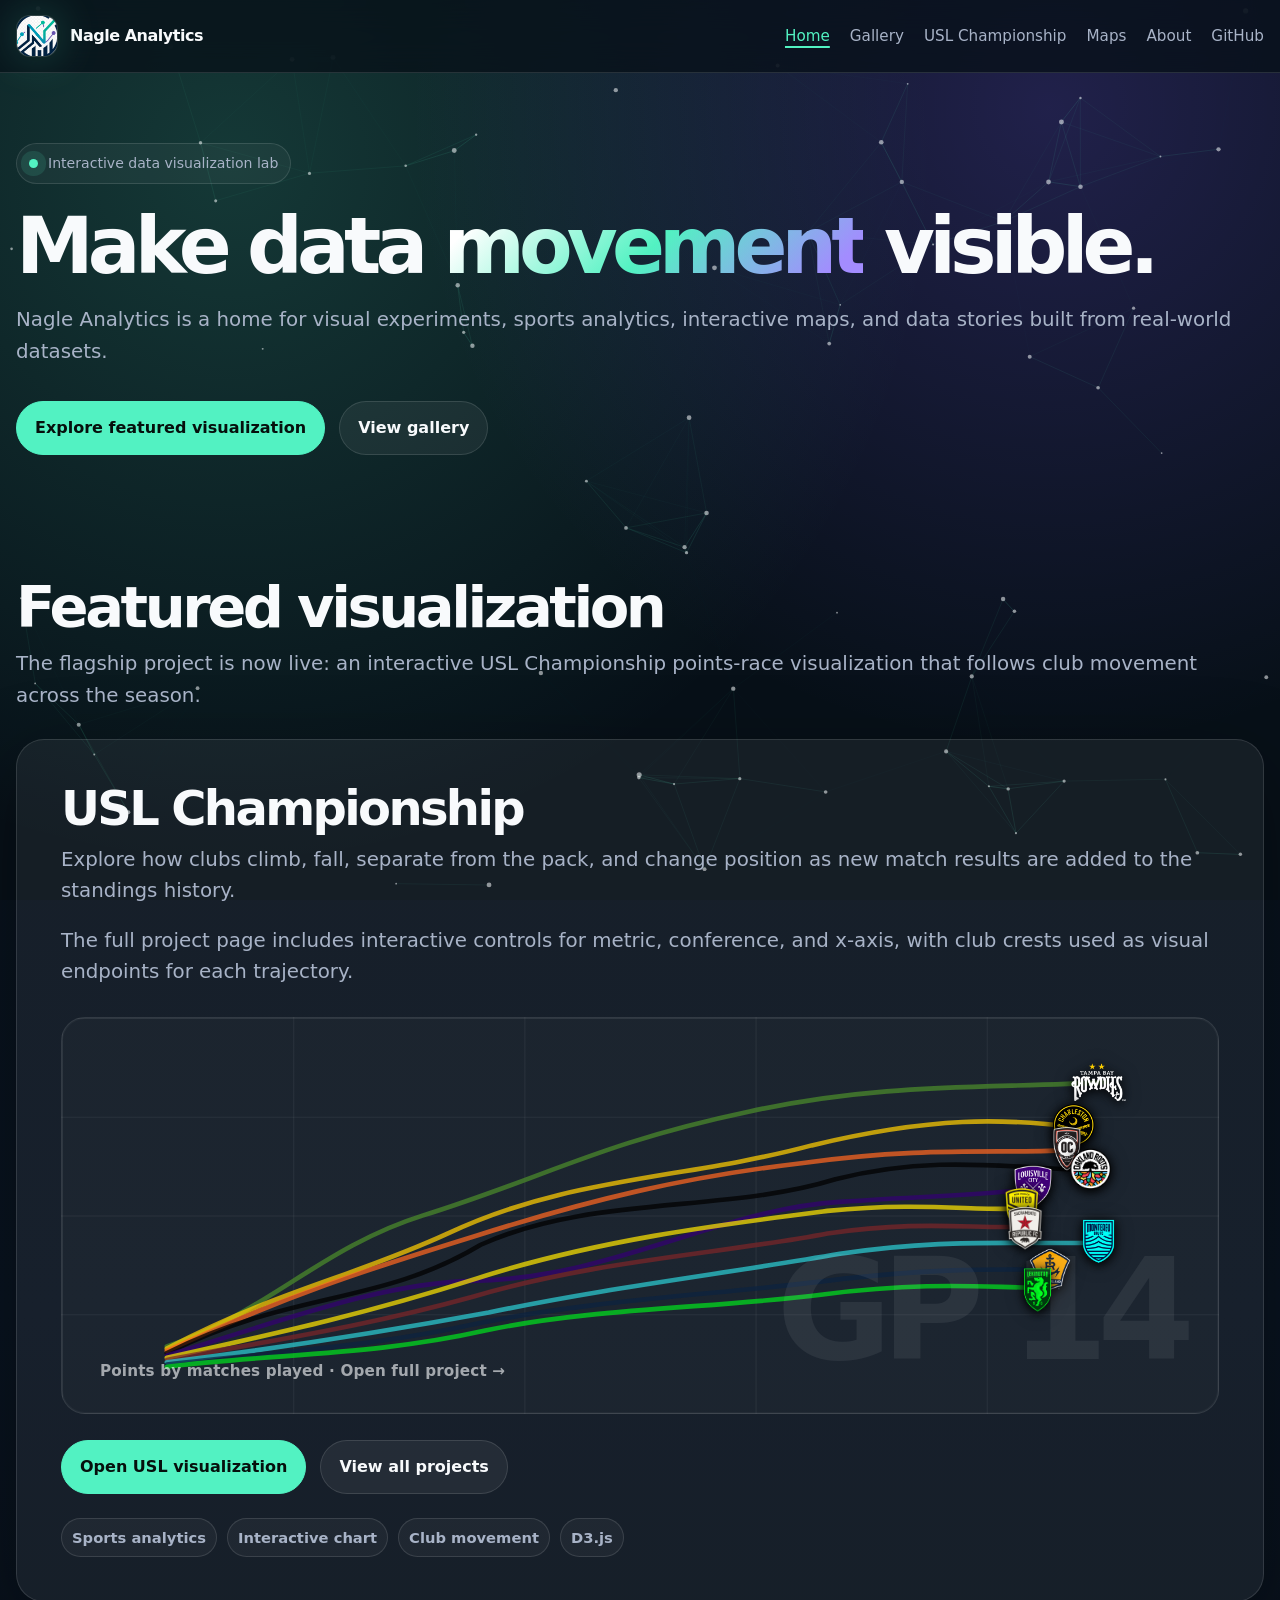
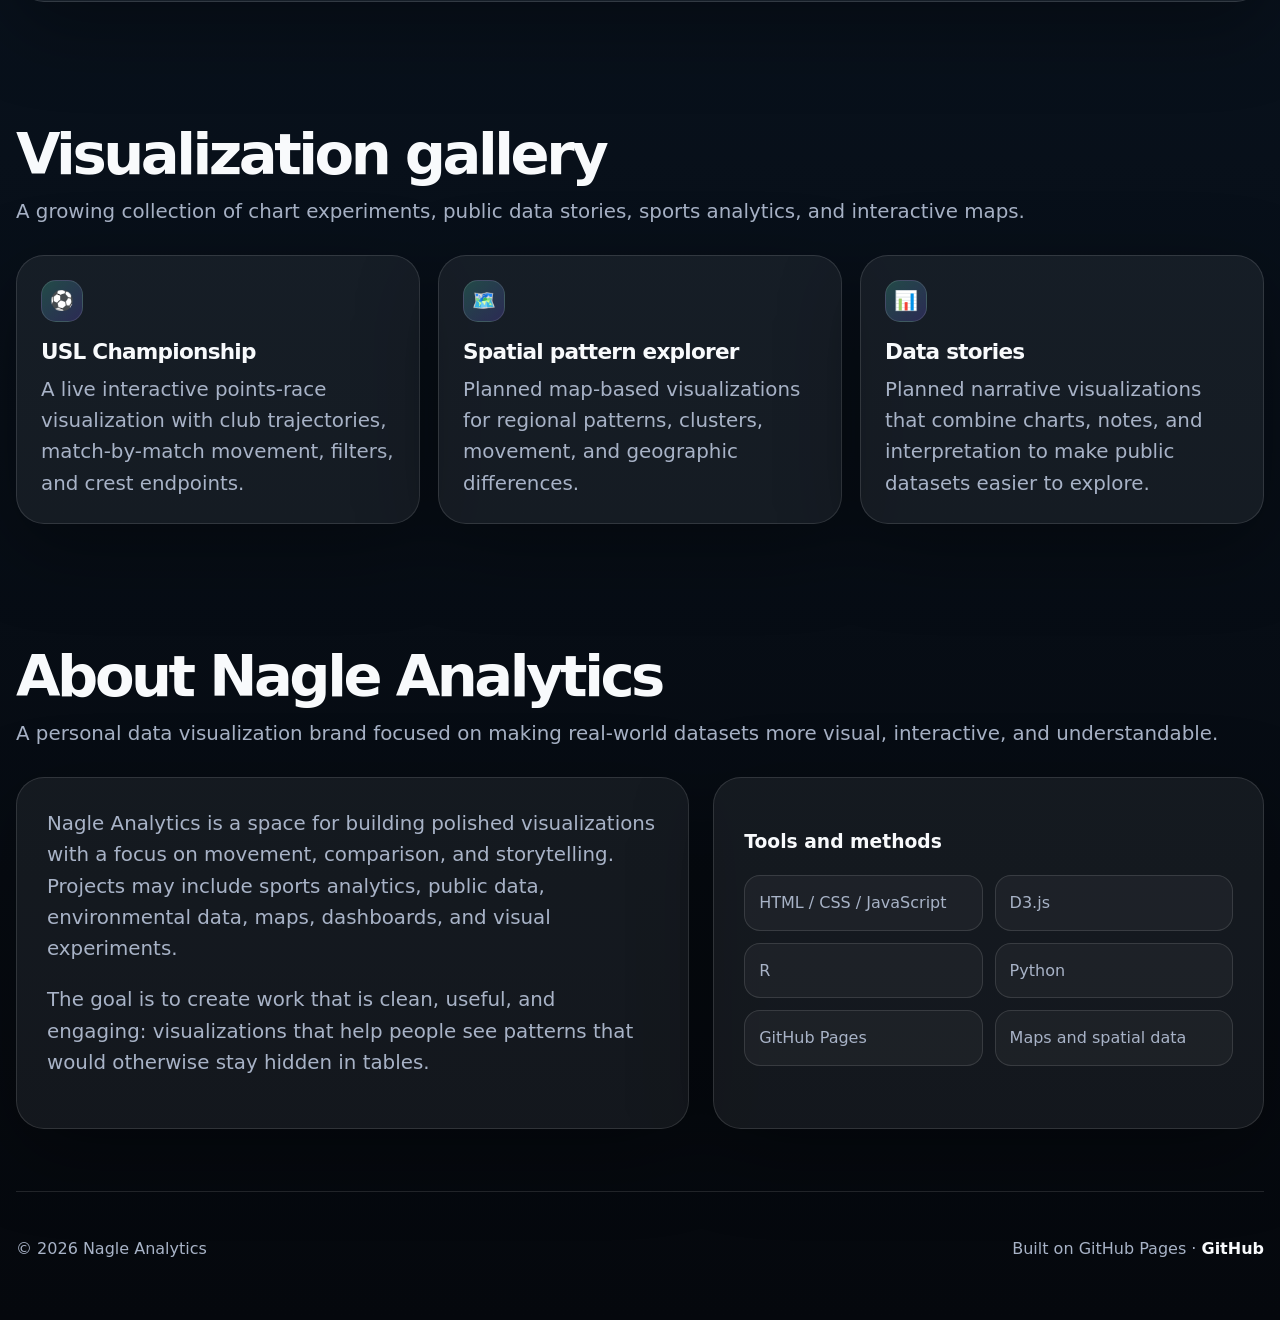
==== commit e4fb4526: "Improve website foundation and USL tracker Standardize site navigation and branding, improve accessi" ====
--- a/index.html
+++ b/index.html
@@ -10,6 +10,8 @@
     name="description"
     content="Nagle Analytics is a data visualization brand focused on interactive charts, maps, sports analytics, and visual data stories."
   />
+
+  <link rel="stylesheet" href="assets/css/site.css" />
 
   <style>
     :root {
@@ -88,35 +90,6 @@
       gap: 24px;
     }
 
-    .brand {
-      display: flex;
-      align-items: center;
-      gap: 12px;
-      font-weight: 800;
-      letter-spacing: -0.03em;
-    }
-
-    .brand-mark {
-      width: 42px;
-      height: 42px;
-      display: grid;
-      place-items: center;
-      flex: 0 0 auto;
-      border-radius: 14px;
-      background: rgba(255, 255, 255, 0.045);
-      border: 1px solid rgba(255, 255, 255, 0.10);
-      overflow: hidden;
-      filter: drop-shadow(0 0 22px rgba(82, 242, 194, 0.24));
-    }
-
-    .brand-mark img {
-      width: 100%;
-      height: 100%;
-      object-fit: contain;
-      display: block;
-      transform: scale(1.18);
-    }
-
     .nav-links {
       display: flex;
       align-items: center;
@@ -542,27 +515,34 @@
 </head>
 
 <body>
+  <a class="skip-link" href="#main-content">Skip to main content</a>
   <canvas class="dynamic-bg" id="dynamic-bg" aria-hidden="true"></canvas>
   <div class="page">
     <header class="nav">
       <div class="nav-inner">
         <a class="brand" href="index.html" aria-label="Nagle Analytics home">
           <span class="brand-mark" aria-hidden="true">
-            <img src="assets/brand/nagle-analytics-mark-transparent.png" alt="" loading="eager" />
+            <img
+              src="assets/brand/nagle-analytics-mark-transparent.png"
+              alt=""
+              loading="eager"
+            />
           </span>
           <span>Nagle Analytics</span>
         </a>
 
         <nav class="nav-links" aria-label="Main navigation">
-          <a href="featured.html">Featured</a>
+          <a href="index.html" aria-current="page">Home</a>
           <a href="viz-gallery.html">Gallery</a>
+          <a href="usl-cup-tracker.html">USL Championship</a>
+          <a href="maps.html">Maps</a>
           <a href="about.html">About</a>
           <a href="https://github.com/nagle-analytics" target="_blank" rel="noopener">GitHub</a>
         </nav>
       </div>
     </header>
 
-    <main>
+    <main id="main-content">
       <section class="hero">
         <div class="hero-content">
           <span class="eyebrow">
--- a/assets/css/site.css
+++ b/assets/css/site.css
@@ -0,0 +1,80 @@
+/* Shared, low-risk site foundations. Page-specific visual styles remain inline. */
+.brand {
+  display: flex;
+  align-items: center;
+  gap: 12px;
+  font-weight: 800;
+  letter-spacing: -0.03em;
+}
+
+.brand-mark {
+  width: 42px;
+  height: 42px;
+  display: grid;
+  place-items: center;
+  flex: 0 0 auto;
+  border-radius: 14px;
+  background: rgba(255, 255, 255, 0.045);
+  border: 1px solid rgba(255, 255, 255, 0.10);
+  overflow: hidden;
+  filter: drop-shadow(0 0 22px rgba(82, 242, 194, 0.24));
+}
+
+.brand-mark img {
+  width: 100%;
+  height: 100%;
+  object-fit: contain;
+  display: block;
+  transform: scale(1.18);
+}
+
+.skip-link {
+  position: fixed;
+  top: 0.75rem;
+  left: 0.75rem;
+  z-index: 10000;
+  padding: 0.7rem 1rem;
+  border-radius: 0.5rem;
+  background: #f8fafc;
+  color: #071018;
+  font-weight: 800;
+  text-decoration: none;
+  transform: translateY(-200%);
+}
+
+.skip-link:focus {
+  transform: translateY(0);
+}
+
+:where(a, button, input, select, textarea, [tabindex]):focus-visible {
+  outline: 3px solid #52f2c2;
+  outline-offset: 3px;
+}
+
+.nav-inner,
+.nav-links {
+  flex-wrap: wrap;
+}
+
+.nav-links a[aria-current="page"] {
+  color: #52f2c2;
+  text-decoration: underline;
+  text-decoration-thickness: 2px;
+  text-underline-offset: 0.35em;
+}
+
+button[aria-pressed="true"] {
+  border-color: #52f2c2;
+}
+
+.sr-only {
+  position: absolute !important;
+  width: 1px !important;
+  height: 1px !important;
+  padding: 0 !important;
+  margin: -1px !important;
+  overflow: hidden !important;
+  clip: rect(0, 0, 0, 0) !important;
+  white-space: nowrap !important;
+  border: 0 !important;
+}
